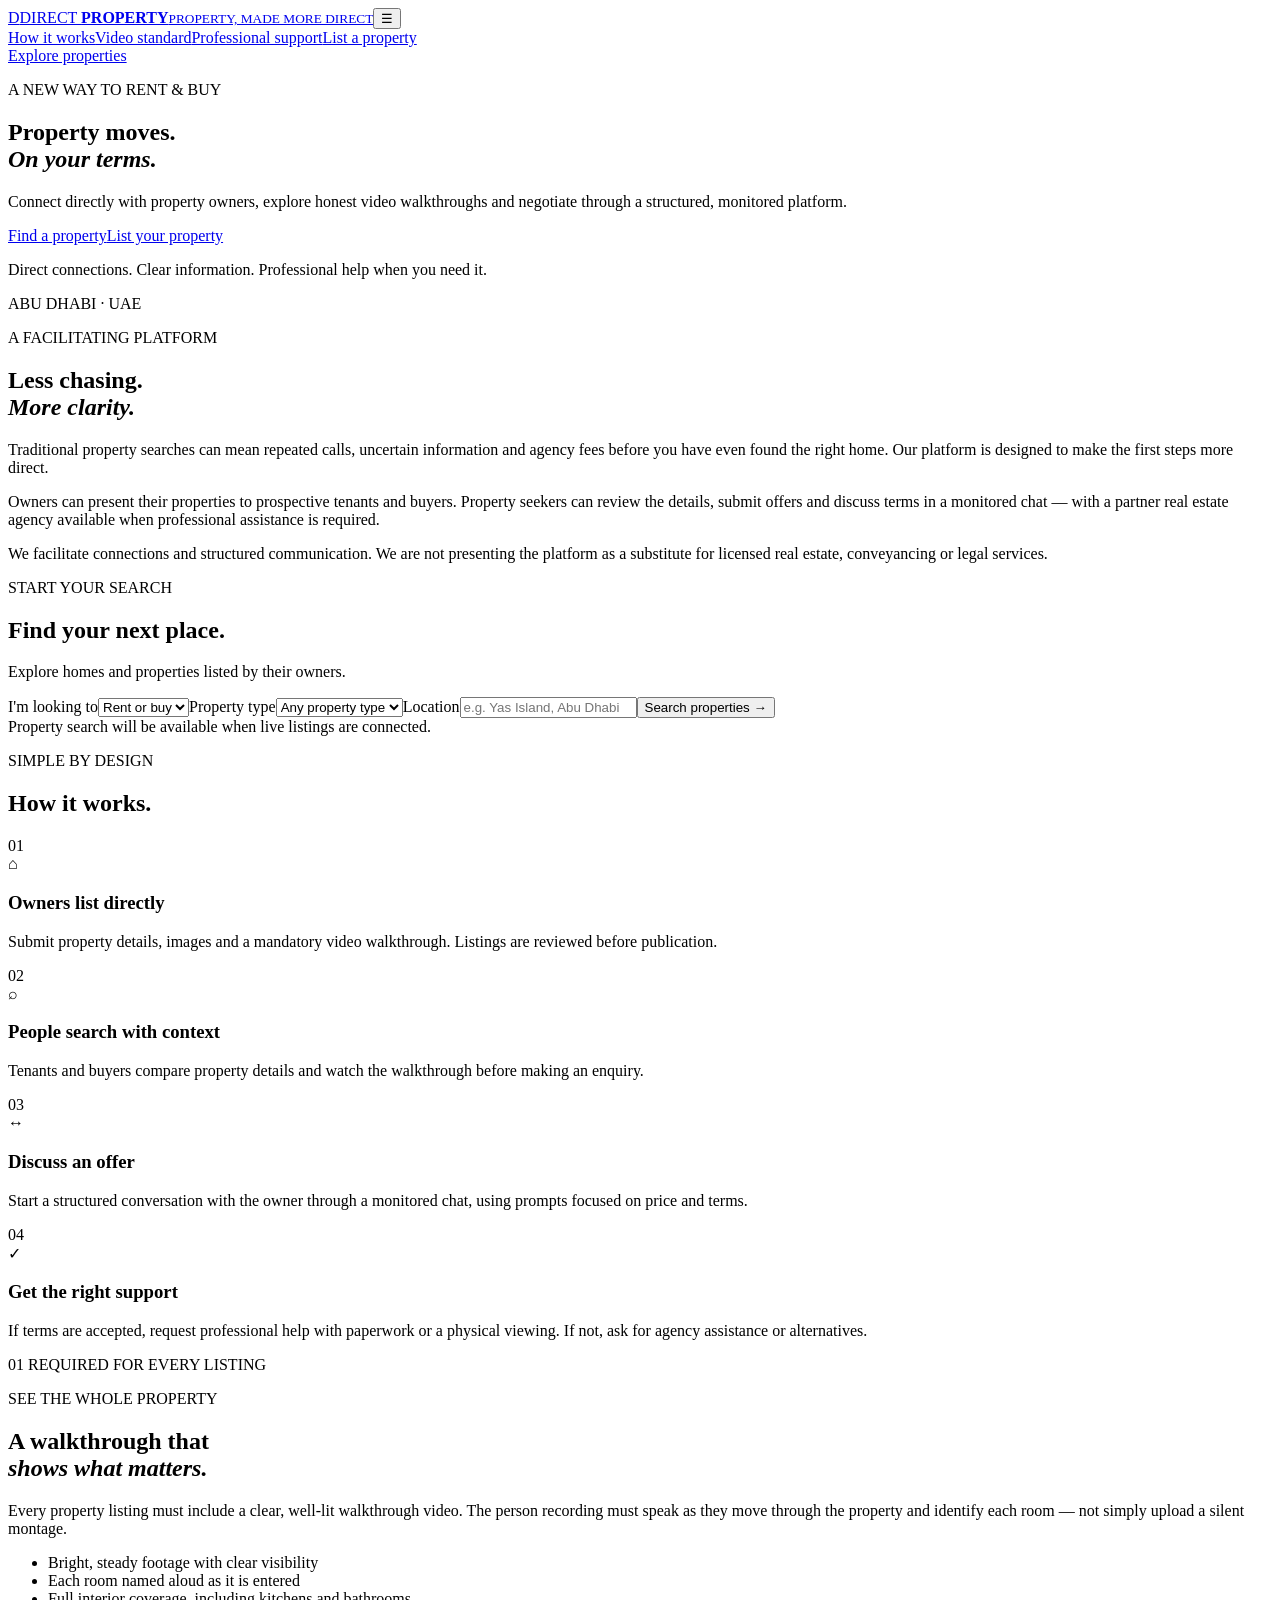
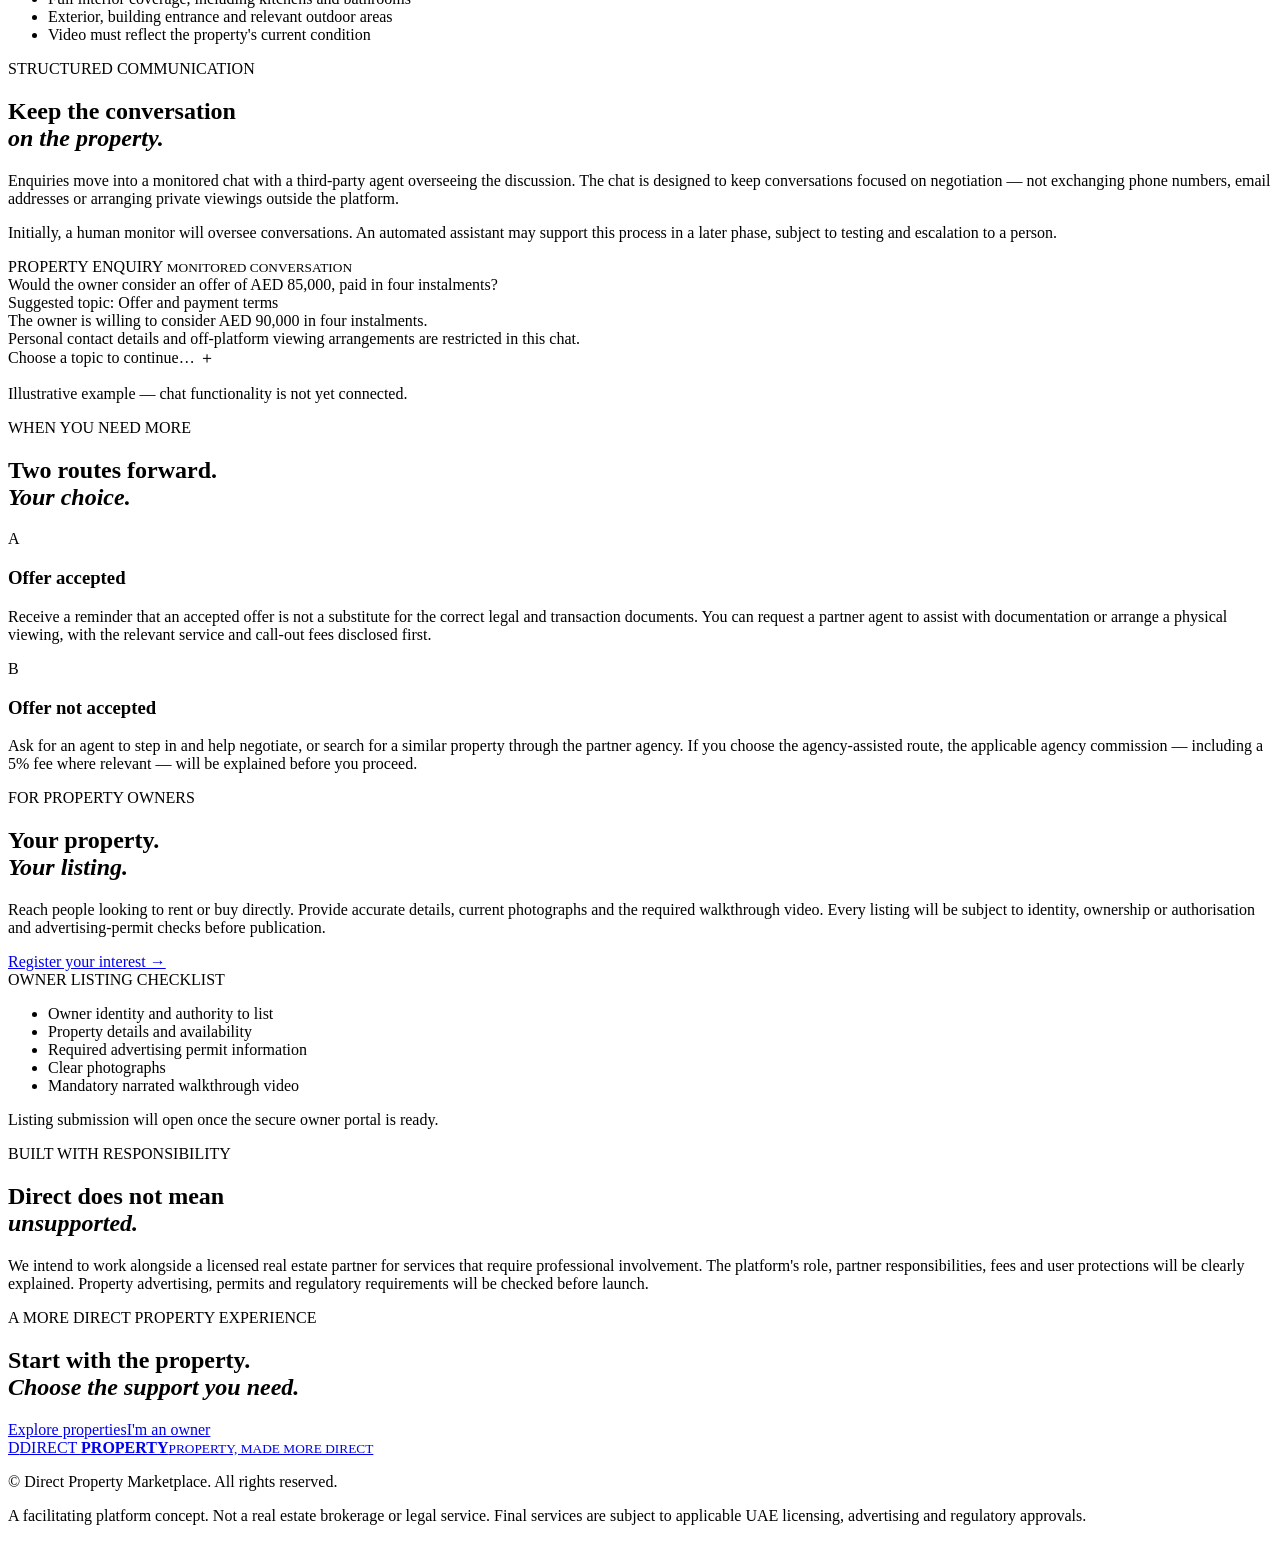
==== index.html @ 38fd944b "Add direct property marketplace homepage" ====
<!doctype html>
<html lang="en"><head><meta charset="utf-8"><meta name="viewport" content="width=device-width, initial-scale=1"><meta name="description" content="A direct property marketplace for owners, tenants, sellers and buyers."><title>Direct Property | A more direct way to move</title><link rel="preconnect" href="https://fonts.googleapis.com"><link href="https://fonts.googleapis.com/css2?family=DM+Sans:wght@400;500;600;700&family=Playfair+Display:wght@500;600;700&display=swap" rel="stylesheet"><link rel="stylesheet" href="styles.css"></head>
<body><header class="site-header"><a class="brand" href="#home"><span class="brand-mark">D</span><span>DIRECT <b>PROPERTY</b><small>PROPERTY, MADE MORE DIRECT</small></span></a><button class="menu-toggle" aria-label="Open menu" aria-expanded="false">☰</button><nav class="main-nav"><a href="#how-it-works">How it works</a><a href="#video-standard">Video standard</a><a href="#support">Professional support</a><a href="#list-property">List a property</a></nav><a class="header-cta" href="#search">Explore properties</a></header>
<main><section class="hero" id="home"><div class="hero-content"><p class="eyebrow light">A NEW WAY TO RENT & BUY</p><h1>Property moves.<br><em>On your terms.</em></h1><p class="hero-copy">Connect directly with property owners, explore honest video walkthroughs and negotiate through a structured, monitored platform.</p><div class="hero-actions"><a class="button button-gold" href="#search">Find a property</a><a class="button button-outline" href="#list-property">List your property</a></div><p class="hero-note">Direct connections. Clear information. Professional help when you need it.</p></div><div class="hero-side-note">ABU DHABI · UAE</div></section>
<section class="intro section-wrap"><div><p class="eyebrow">A FACILITATING PLATFORM</p><h2>Less chasing.<br><em>More clarity.</em></h2></div><div class="intro-text"><p>Traditional property searches can mean repeated calls, uncertain information and agency fees before you have even found the right home. Our platform is designed to make the first steps more direct.</p><p>Owners can present their properties to prospective tenants and buyers. Property seekers can review the details, submit offers and discuss terms in a monitored chat — with a partner real estate agency available when professional assistance is required.</p><p class="small-note">We facilitate connections and structured communication. We are not presenting the platform as a substitute for licensed real estate, conveyancing or legal services.</p></div></section>
<section class="search-section" id="search"><div class="section-wrap"><div class="section-heading"><div><p class="eyebrow">START YOUR SEARCH</p><h2>Find your next place.</h2></div><p>Explore homes and properties listed by their owners.</p></div><form class="search-panel" id="search-form"><label>I'm looking to<select id="purpose"><option value="all">Rent or buy</option><option value="rent">Rent</option><option value="sale">Buy</option></select></label><label>Property type<select id="property-type"><option value="all">Any property type</option><option>Apartment</option><option>Villa</option><option>Townhouse</option><option>Duplex</option><option>Penthouse</option><option>Land</option><option>Commercial</option></select></label><label>Location<input id="location" placeholder="e.g. Yas Island, Abu Dhabi"></label><button class="button button-dark" type="submit">Search properties →</button></form><div class="search-result" id="search-result" aria-live="polite">Property search will be available when live listings are connected.</div></div></section>
<section class="steps-section section-wrap" id="how-it-works"><p class="eyebrow">SIMPLE BY DESIGN</p><h2>How it works.</h2><div class="steps-grid"><article class="step"><span>01</span><div class="step-icon">⌂</div><h3>Owners list directly</h3><p>Submit property details, images and a mandatory video walkthrough. Listings are reviewed before publication.</p></article><article class="step"><span>02</span><div class="step-icon">⌕</div><h3>People search with context</h3><p>Tenants and buyers compare property details and watch the walkthrough before making an enquiry.</p></article><article class="step"><span>03</span><div class="step-icon">↔</div><h3>Discuss an offer</h3><p>Start a structured conversation with the owner through a monitored chat, using prompts focused on price and terms.</p></article><article class="step"><span>04</span><div class="step-icon">✓</div><h3>Get the right support</h3><p>If terms are accepted, request professional help with paperwork or a physical viewing. If not, ask for agency assistance or alternatives.</p></article></div></section>
<section class="video-section" id="video-standard"><div class="video-image"><div class="video-stamp"><span>01</span> REQUIRED FOR EVERY LISTING</div></div><div class="video-copy"><p class="eyebrow light">SEE THE WHOLE PROPERTY</p><h2>A walkthrough that<br><em>shows what matters.</em></h2><p>Every property listing must include a clear, well-lit walkthrough video. The person recording must speak as they move through the property and identify each room — not simply upload a silent montage.</p><ul class="check-list"><li>Bright, steady footage with clear visibility</li><li>Each room named aloud as it is entered</li><li>Full interior coverage, including kitchens and bathrooms</li><li>Exterior, building entrance and relevant outdoor areas</li><li>Video must reflect the property's current condition</li></ul></div></section>
<section class="chat-section section-wrap"><div class="chat-copy"><p class="eyebrow">STRUCTURED COMMUNICATION</p><h2>Keep the conversation<br><em>on the property.</em></h2><p>Enquiries move into a monitored chat with a third-party agent overseeing the discussion. The chat is designed to keep conversations focused on negotiation — not exchanging phone numbers, email addresses or arranging private viewings outside the platform.</p><p>Initially, a human monitor will oversee conversations. An automated assistant may support this process in a later phase, subject to testing and escalation to a person.</p></div><div class="chat-demo"><div class="chat-top"><span class="online-dot"></span> PROPERTY ENQUIRY <small>MONITORED CONVERSATION</small></div><div class="chat-bubble">Would the owner consider an offer of AED 85,000, paid in four instalments?</div><div class="chat-system">Suggested topic: Offer and payment terms</div><div class="chat-bubble owner">The owner is willing to consider AED 90,000 in four instalments.</div><div class="chat-system warning">Personal contact details and off-platform viewing arrangements are restricted in this chat.</div><div class="chat-input">Choose a topic to continue… <span>＋</span></div><p class="demo-caption">Illustrative example — chat functionality is not yet connected.</p></div></section>
<section class="outcome-section" id="support"><div class="section-wrap"><p class="eyebrow light">WHEN YOU NEED MORE</p><h2>Two routes forward.<br><em>Your choice.</em></h2><div class="outcome-grid"><article><div class="outcome-number">A</div><h3>Offer accepted</h3><p>Receive a reminder that an accepted offer is not a substitute for the correct legal and transaction documents. You can request a partner agent to assist with documentation or arrange a physical viewing, with the relevant service and call-out fees disclosed first.</p></article><article><div class="outcome-number">B</div><h3>Offer not accepted</h3><p>Ask for an agent to step in and help negotiate, or search for a similar property through the partner agency. If you choose the agency-assisted route, the applicable agency commission — including a 5% fee where relevant — will be explained before you proceed.</p></article></div></div></section>
<section class="list-section section-wrap" id="list-property"><div><p class="eyebrow">FOR PROPERTY OWNERS</p><h2>Your property.<br><em>Your listing.</em></h2><p>Reach people looking to rent or buy directly. Provide accurate details, current photographs and the required walkthrough video. Every listing will be subject to identity, ownership or authorisation and advertising-permit checks before publication.</p><a class="button button-dark" href="mailto:hello@directproperty.example?subject=Property%20listing%20enquiry">Register your interest →</a></div><div class="owner-panel"><div class="owner-panel-top">OWNER LISTING CHECKLIST</div><ul class="check-list dark-check"><li>Owner identity and authority to list</li><li>Property details and availability</li><li>Required advertising permit information</li><li>Clear photographs</li><li>Mandatory narrated walkthrough video</li></ul><p>Listing submission will open once the secure owner portal is ready.</p></div></section>
<section class="trust-section"><div class="section-wrap trust-inner"><div><p class="eyebrow">BUILT WITH RESPONSIBILITY</p><h2>Direct does not mean<br><em>unsupported.</em></h2></div><p>We intend to work alongside a licensed real estate partner for services that require professional involvement. The platform's role, partner responsibilities, fees and user protections will be clearly explained. Property advertising, permits and regulatory requirements will be checked before launch.</p></div></section>
<section class="final-cta"><p class="eyebrow light">A MORE DIRECT PROPERTY EXPERIENCE</p><h2>Start with the property.<br><em>Choose the support you need.</em></h2><div class="hero-actions"><a class="button button-gold" href="#search">Explore properties</a><a class="button button-outline" href="#list-property">I'm an owner</a></div></section></main>
<footer><a class="brand footer-brand" href="#home"><span class="brand-mark">D</span><span>DIRECT <b>PROPERTY</b><small>PROPERTY, MADE MORE DIRECT</small></span></a><p>© <span id="year"></span> Direct Property Marketplace. All rights reserved.</p><p class="footer-disclaimer">A facilitating platform concept. Not a real estate brokerage or legal service. Final services are subject to applicable UAE licensing, advertising and regulatory approvals.</p></footer><script src="script.js"></script></body></html>
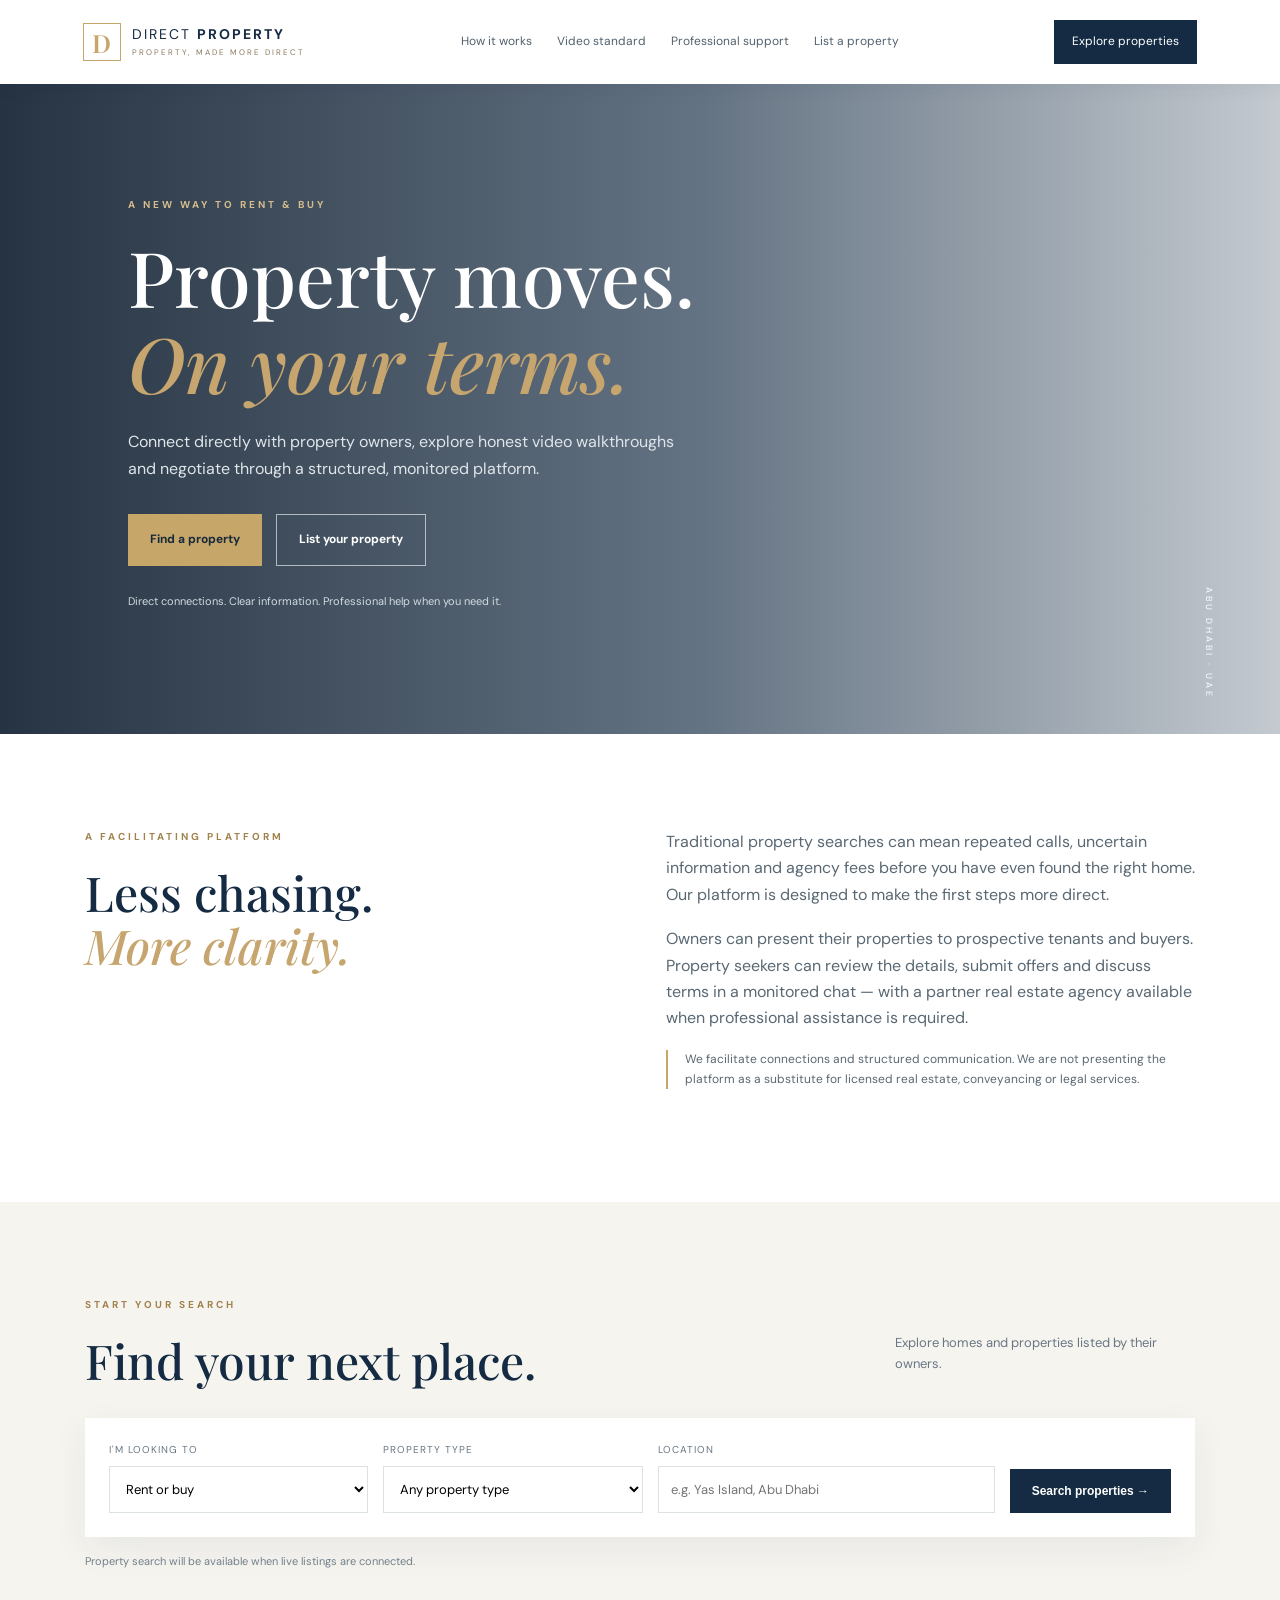
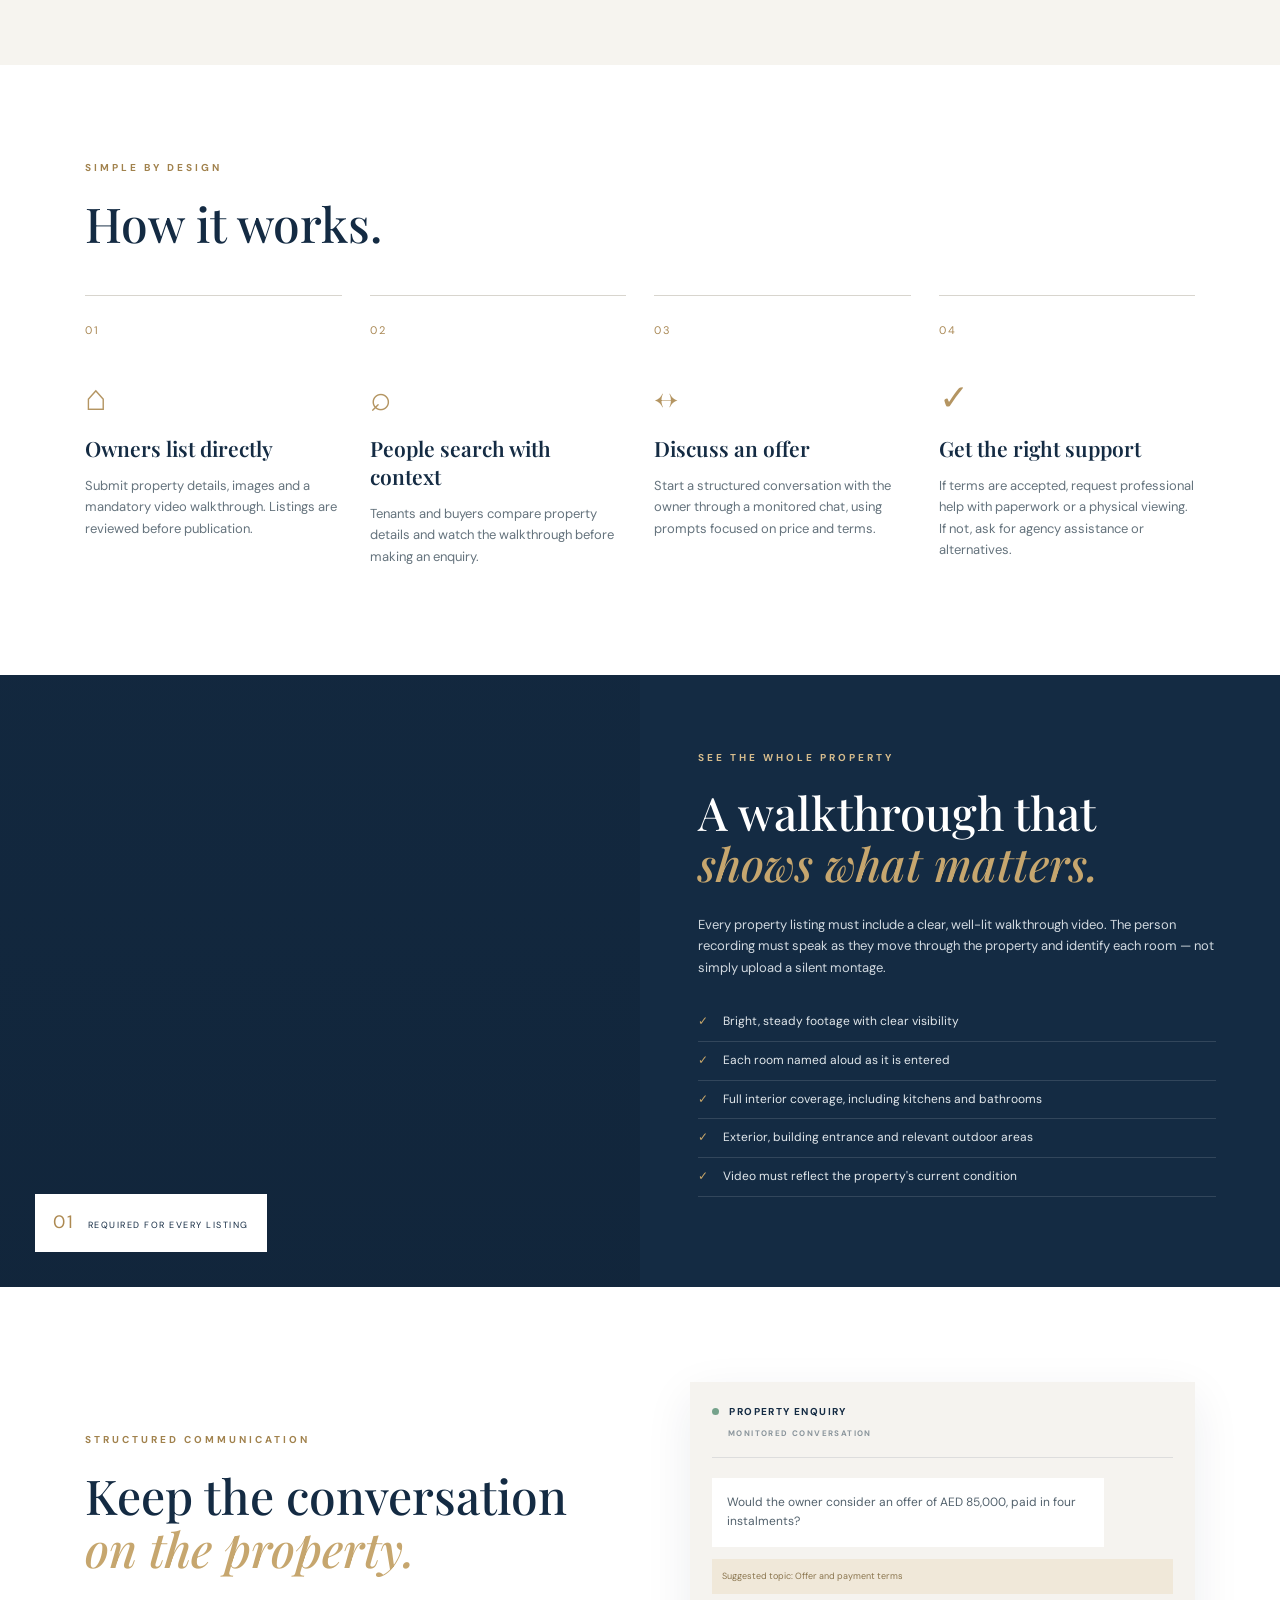
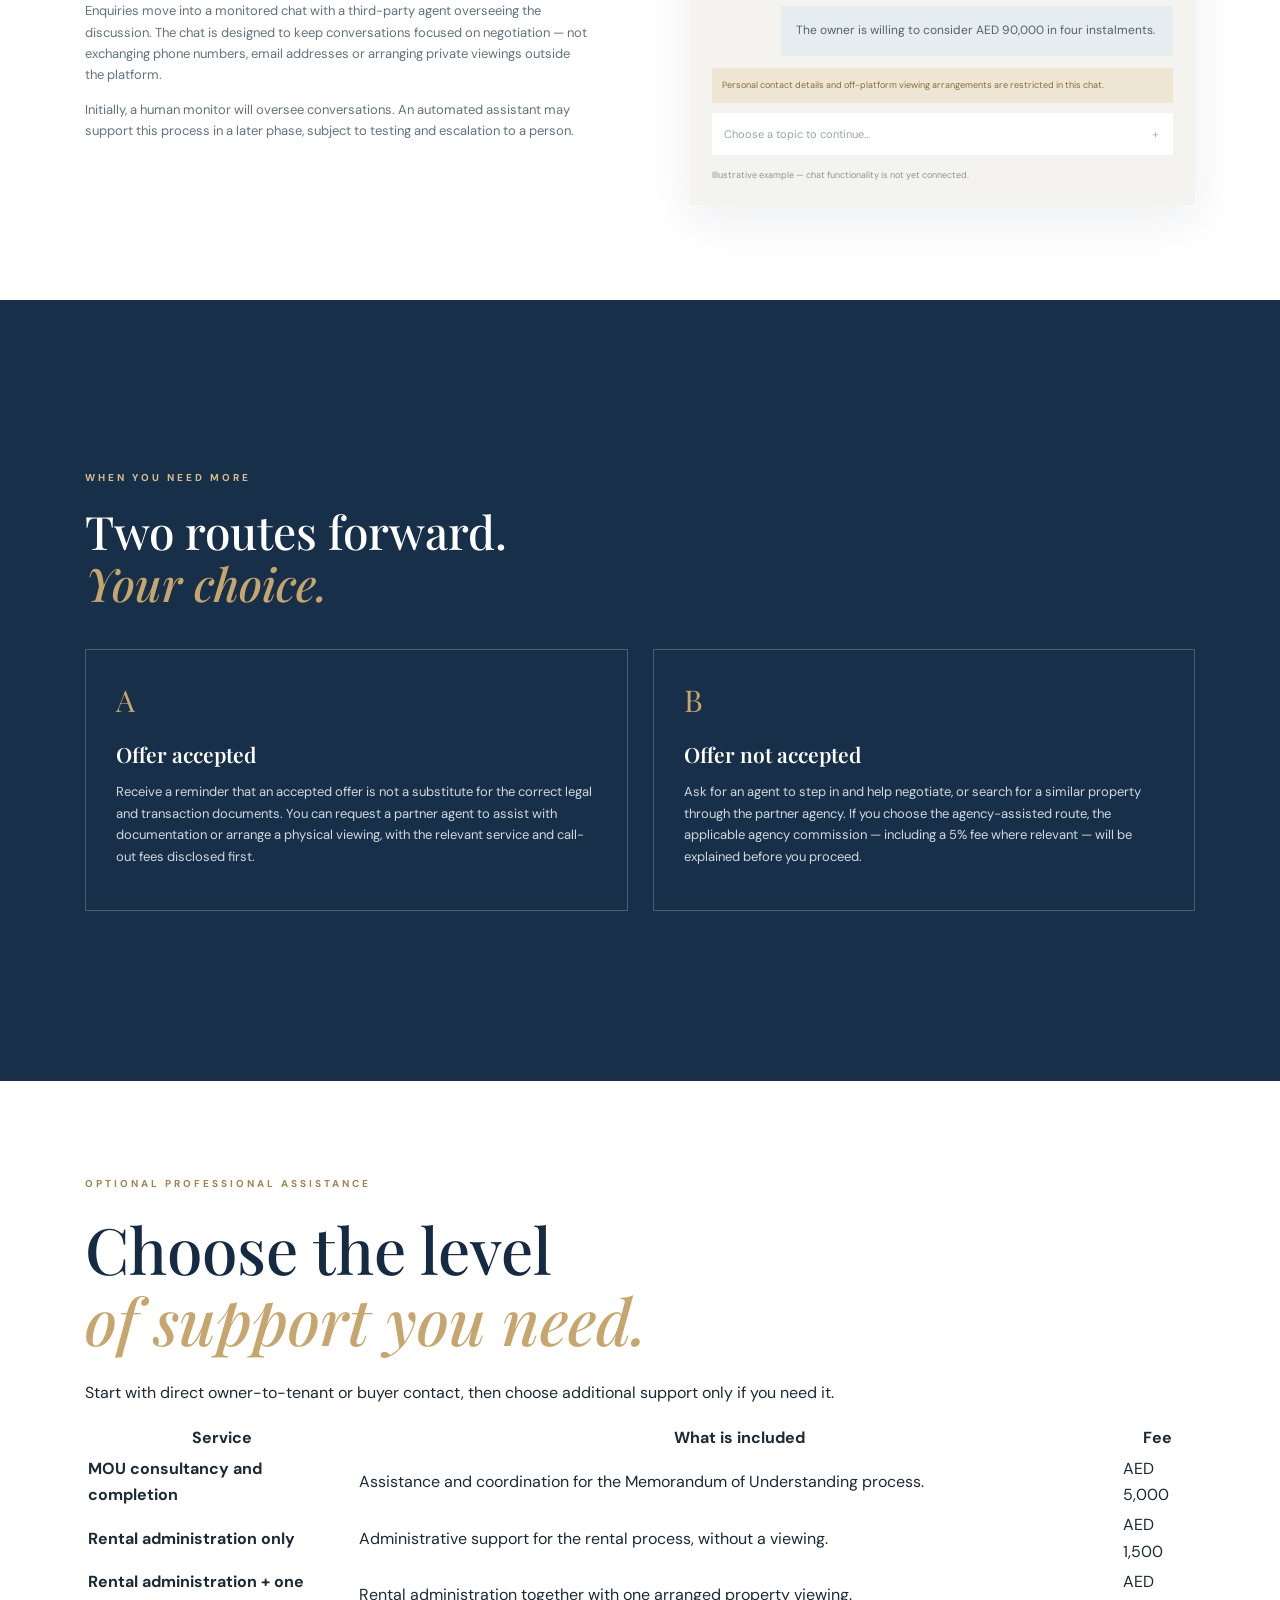
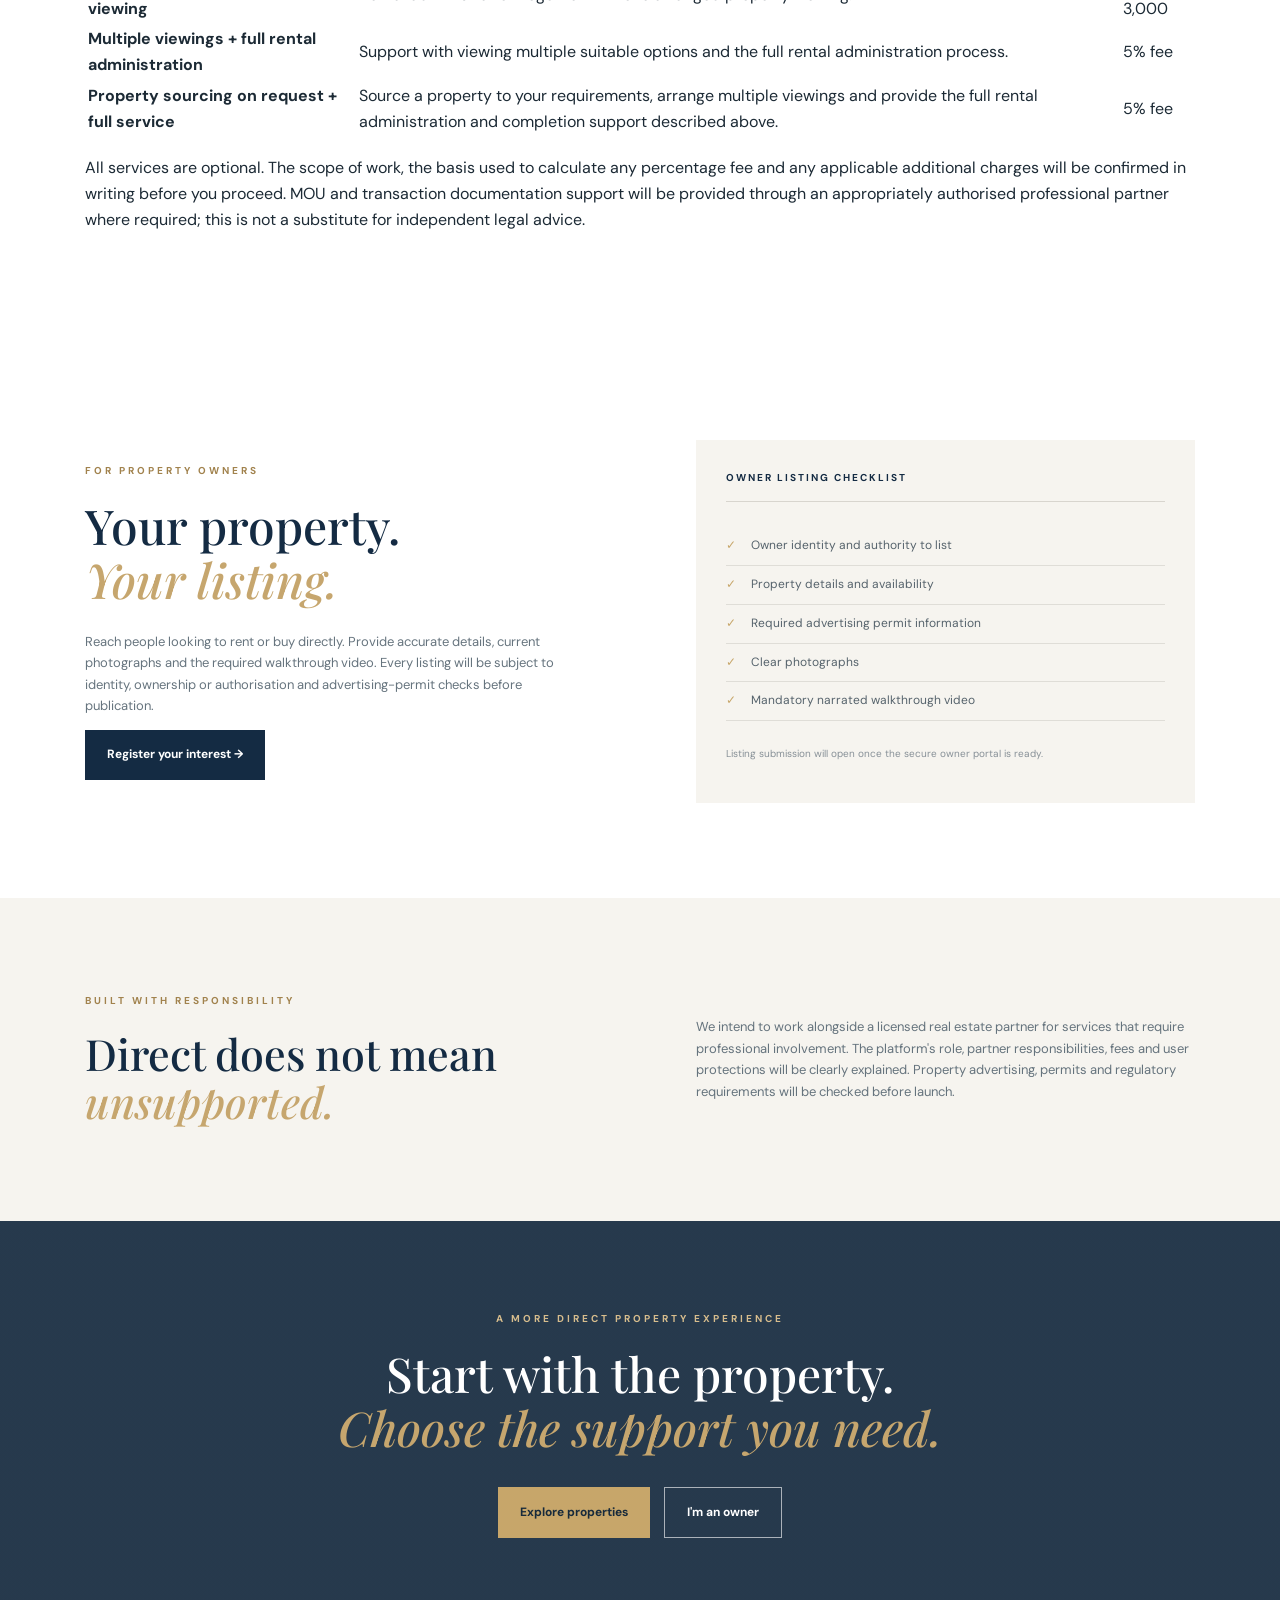
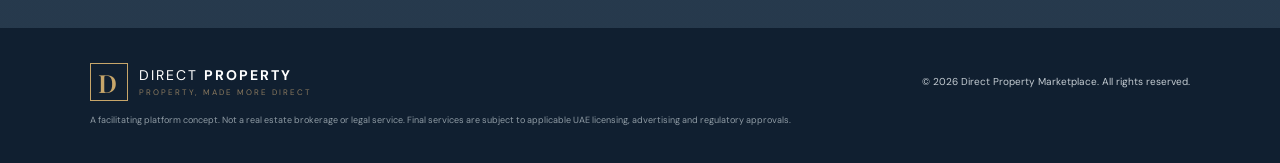
==== commit 70620cbc: "Add professional services and fees section" ====
--- a/index.html
+++ b/index.html
@@ -8,6 +8,7 @@
 <section class="video-section" id="video-standard"><div class="video-image"><div class="video-stamp"><span>01</span> REQUIRED FOR EVERY LISTING</div></div><div class="video-copy"><p class="eyebrow light">SEE THE WHOLE PROPERTY</p><h2>A walkthrough that<br><em>shows what matters.</em></h2><p>Every property listing must include a clear, well-lit walkthrough video. The person recording must speak as they move through the property and identify each room — not simply upload a silent montage.</p><ul class="check-list"><li>Bright, steady footage with clear visibility</li><li>Each room named aloud as it is entered</li><li>Full interior coverage, including kitchens and bathrooms</li><li>Exterior, building entrance and relevant outdoor areas</li><li>Video must reflect the property's current condition</li></ul></div></section>
 <section class="chat-section section-wrap"><div class="chat-copy"><p class="eyebrow">STRUCTURED COMMUNICATION</p><h2>Keep the conversation<br><em>on the property.</em></h2><p>Enquiries move into a monitored chat with a third-party agent overseeing the discussion. The chat is designed to keep conversations focused on negotiation — not exchanging phone numbers, email addresses or arranging private viewings outside the platform.</p><p>Initially, a human monitor will oversee conversations. An automated assistant may support this process in a later phase, subject to testing and escalation to a person.</p></div><div class="chat-demo"><div class="chat-top"><span class="online-dot"></span> PROPERTY ENQUIRY <small>MONITORED CONVERSATION</small></div><div class="chat-bubble">Would the owner consider an offer of AED 85,000, paid in four instalments?</div><div class="chat-system">Suggested topic: Offer and payment terms</div><div class="chat-bubble owner">The owner is willing to consider AED 90,000 in four instalments.</div><div class="chat-system warning">Personal contact details and off-platform viewing arrangements are restricted in this chat.</div><div class="chat-input">Choose a topic to continue… <span>＋</span></div><p class="demo-caption">Illustrative example — chat functionality is not yet connected.</p></div></section>
 <section class="outcome-section" id="support"><div class="section-wrap"><p class="eyebrow light">WHEN YOU NEED MORE</p><h2>Two routes forward.<br><em>Your choice.</em></h2><div class="outcome-grid"><article><div class="outcome-number">A</div><h3>Offer accepted</h3><p>Receive a reminder that an accepted offer is not a substitute for the correct legal and transaction documents. You can request a partner agent to assist with documentation or arrange a physical viewing, with the relevant service and call-out fees disclosed first.</p></article><article><div class="outcome-number">B</div><h3>Offer not accepted</h3><p>Ask for an agent to step in and help negotiate, or search for a similar property through the partner agency. If you choose the agency-assisted route, the applicable agency commission — including a 5% fee where relevant — will be explained before you proceed.</p></article></div></div></section>
+<section class="fees-section section-wrap" id="service-fees"><div class="fees-heading"><div><p class="eyebrow">OPTIONAL PROFESSIONAL ASSISTANCE</p><h2>Choose the level<br><em>of support you need.</em></h2></div><p>Start with direct owner-to-tenant or buyer contact, then choose additional support only if you need it.</p></div><div class="fees-table-wrap"><table class="fees-table"><thead><tr><th>Service</th><th>What is included</th><th>Fee</th></tr></thead><tbody><tr><td><strong>MOU consultancy and completion</strong></td><td>Assistance and coordination for the Memorandum of Understanding process.</td><td class="fee-amount">AED 5,000</td></tr><tr><td><strong>Rental administration only</strong></td><td>Administrative support for the rental process, without a viewing.</td><td class="fee-amount">AED 1,500</td></tr><tr><td><strong>Rental administration + one viewing</strong></td><td>Rental administration together with one arranged property viewing.</td><td class="fee-amount">AED 3,000</td></tr><tr><td><strong>Multiple viewings + full rental administration</strong></td><td>Support with viewing multiple suitable options and the full rental administration process.</td><td class="fee-amount">5% fee</td></tr><tr><td><strong>Property sourcing on request + full service</strong></td><td>Source a property to your requirements, arrange multiple viewings and provide the full rental administration and completion support described above.</td><td class="fee-amount">5% fee</td></tr></tbody></table></div><p class="fees-note">All services are optional. The scope of work, the basis used to calculate any percentage fee and any applicable additional charges will be confirmed in writing before you proceed. MOU and transaction documentation support will be provided through an appropriately authorised professional partner where required; this is not a substitute for independent legal advice.</p></section>
 <section class="list-section section-wrap" id="list-property"><div><p class="eyebrow">FOR PROPERTY OWNERS</p><h2>Your property.<br><em>Your listing.</em></h2><p>Reach people looking to rent or buy directly. Provide accurate details, current photographs and the required walkthrough video. Every listing will be subject to identity, ownership or authorisation and advertising-permit checks before publication.</p><a class="button button-dark" href="mailto:hello@directproperty.example?subject=Property%20listing%20enquiry">Register your interest →</a></div><div class="owner-panel"><div class="owner-panel-top">OWNER LISTING CHECKLIST</div><ul class="check-list dark-check"><li>Owner identity and authority to list</li><li>Property details and availability</li><li>Required advertising permit information</li><li>Clear photographs</li><li>Mandatory narrated walkthrough video</li></ul><p>Listing submission will open once the secure owner portal is ready.</p></div></section>
 <section class="trust-section"><div class="section-wrap trust-inner"><div><p class="eyebrow">BUILT WITH RESPONSIBILITY</p><h2>Direct does not mean<br><em>unsupported.</em></h2></div><p>We intend to work alongside a licensed real estate partner for services that require professional involvement. The platform's role, partner responsibilities, fees and user protections will be clearly explained. Property advertising, permits and regulatory requirements will be checked before launch.</p></div></section>
 <section class="final-cta"><p class="eyebrow light">A MORE DIRECT PROPERTY EXPERIENCE</p><h2>Start with the property.<br><em>Choose the support you need.</em></h2><div class="hero-actions"><a class="button button-gold" href="#search">Explore properties</a><a class="button button-outline" href="#list-property">I'm an owner</a></div></section></main>
--- a/styles.css
+++ b/styles.css
@@ -0,0 +1 @@
+:root{--navy:#142b43;--gold:#c7a66a;--ink:#1c2a35;--cream:#f6f4ef}*{box-sizing:border-box}html{scroll-behavior:smooth}body{margin:0;color:var(--ink);font-family:'DM Sans',sans-serif;line-height:1.65}a{color:inherit;text-decoration:none}.site-header{height:84px;padding:0 6.5%;display:flex;align-items:center;justify-content:space-between;background:#fff;position:sticky;top:0;z-index:20;box-shadow:0 3px 18px #142b4310}.brand{display:flex;align-items:center;gap:11px;font-size:14px;letter-spacing:2px;color:var(--navy);line-height:1.2}.brand small{display:block;font-size:8px;letter-spacing:2px;color:#8a795e;margin-top:5px}.brand-mark{width:38px;height:38px;border:1px solid var(--gold);display:grid;place-items:center;color:var(--gold);font:600 25px 'Playfair Display'}.main-nav{display:flex;gap:25px;font-size:12px;color:#52616d}.main-nav a:hover{color:#a27d40}.header-cta{font-size:12px;padding:12px 18px;background:var(--navy);color:white}.menu-toggle{display:none;background:none;border:0;font-size:24px}.hero{min-height:650px;position:relative;display:flex;align-items:center;padding:90px 10%;color:white;background:linear-gradient(90deg,#101f30e8,#142b43a8 55%,#142b4340),url('https://images.unsplash.com/photo-1600607687939-ce8a6c25118c?auto=format&fit=crop&w=2000&q=85') center/cover}.hero-content{max-width:680px}.eyebrow{font-size:10px;letter-spacing:3px;font-weight:700;color:#a1824d;margin:0 0 20px}.eyebrow.light{color:#d7bd8d}.hero h1,h2{font:500 clamp(38px,5vw,64px)/1.12 'Playfair Display',serif;margin:0 0 24px;color:var(--navy)}.hero h1{color:white;font-size:clamp(52px,6vw,78px)}h1 em,h2 em{font-weight:500;color:#c6a66e}.hero-copy{max-width:570px;color:#e0e5e9;font-size:16px}.hero-actions{display:flex;gap:14px;flex-wrap:wrap;margin-top:32px}.button{display:inline-flex;align-items:center;gap:18px;padding:15px 22px;font-size:12px;font-weight:700}.button-gold{background:var(--gold);color:#172a3b}.button-outline{border:1px solid #ffffff9c;color:white}.button-dark{background:var(--navy);color:white;border:0;cursor:pointer}.hero-note{font-size:11px;color:#d3dbe0;margin-top:26px}.hero-side-note{position:absolute;right:5%;bottom:35px;font-size:9px;letter-spacing:3px;writing-mode:vertical-rl}.section-wrap{max-width:1180px;margin:auto;padding:95px 35px}.intro{display:grid;grid-template-columns:1fr 1.1fr;gap:9%}.intro h2,.section-heading h2,.steps-section h2,.chat-copy h2,.list-section h2,.trust-section h2{font-size:48px}.intro-text p{color:#596873;margin:0 0 18px}.small-note{font-size:12px;border-left:2px solid var(--gold);padding-left:17px}.search-section,.trust-section{background:var(--cream)}.section-heading{display:flex;justify-content:space-between;align-items:end;margin-bottom:30px}.section-heading h2{margin:0}.section-heading>p{color:#687783;max-width:300px;font-size:13px}.search-panel{background:white;padding:24px;display:grid;grid-template-columns:1fr 1fr 1.3fr auto;gap:15px;align-items:end;box-shadow:0 12px 35px #152b4310}.search-panel label{display:flex;flex-direction:column;gap:8px;font-size:10px;letter-spacing:1px;text-transform:uppercase;color:#687783}.search-panel input,.search-panel select{height:47px;border:1px solid #dce1e4;background:white;padding:0 12px;font:13px 'DM Sans';min-width:0}.search-result{font-size:11px;color:#71808b;margin-top:15px}.steps-section>h2{margin-bottom:45px}.steps-grid{display:grid;grid-template-columns:repeat(4,1fr);gap:28px}.step{border-top:1px solid #d8d5ce;padding-top:20px}.step>span{font-size:11px;color:#aa8956;letter-spacing:2px}.step-icon{font:36px 'Playfair Display';color:#b49562;margin:28px 0 15px}.step h3,.outcome-grid h3{font:600 21px 'Playfair Display';color:var(--navy);margin:0 0 12px}.step p,.outcome-grid p{font-size:13px;color:#65737d}.video-section{display:grid;grid-template-columns:1fr 1fr;background:var(--navy);color:white}.video-image{min-height:570px;background:linear-gradient(#0c1b2c33,#0c1b2c55),url('https://images.unsplash.com/photo-1600210492486-724fe5c67fb0?auto=format&fit=crop&w=1200&q=85') center/cover;position:relative}.video-stamp{position:absolute;bottom:35px;left:35px;background:white;color:var(--navy);padding:14px 18px;font-size:9px;letter-spacing:1.5px}.video-stamp span{color:#ad8951;font-size:18px;margin-right:10px}.video-copy{padding:75px 10% 65px 9%}.video-copy h2,.outcome-section h2,.final-cta h2{color:white;font-size:46px}.video-copy>p:not(.eyebrow){color:#d0d8df;font-size:13px}.check-list{list-style:none;padding:0;margin:25px 0}.check-list li{font-size:12px;color:#e1e7eb;padding:9px 0 9px 25px;position:relative;border-bottom:1px solid #ffffff20}.check-list li:before{content:'✓';position:absolute;left:0;color:var(--gold)}.chat-section{display:grid;grid-template-columns:1fr 1fr;gap:9%;align-items:center}.chat-copy>p:not(.eyebrow){font-size:13px;color:#64727d}.chat-demo{background:#f5f3ef;padding:22px;box-shadow:0 15px 45px #142b4314}.chat-top{font-size:10px;letter-spacing:1.4px;font-weight:700;color:var(--navy);padding-bottom:17px;border-bottom:1px solid #ddd}.chat-top small{display:block;font-size:8px;color:#89949b;margin:6px 0 0 16px}.online-dot{display:inline-block;width:7px;height:7px;border-radius:50%;background:#75a28b;margin-right:7px}.chat-bubble{background:white;padding:15px;margin:20px 25px 12px 0;font-size:12px;color:#52616c;max-width:85%}.chat-bubble.owner{margin:12px 0 12px auto;background:#e6edf1}.chat-system{font-size:9px;color:#8a754e;background:#f0e8d9;padding:10px;margin:10px 0}.chat-system.warning{color:#876b3e;background:#eee5d4}.chat-input{background:white;padding:12px;color:#9aa3a9;font-size:11px;display:flex;justify-content:space-between}.demo-caption{font-size:9px;color:#89949b;margin:13px 0 0}.outcome-section{background:#172f48;color:white;padding:75px 0}.outcome-section h2{margin-bottom:40px}.outcome-grid{display:grid;grid-template-columns:1fr 1fr;gap:25px}.outcome-grid article{border:1px solid #ffffff3a;padding:30px}.outcome-number{font:30px 'Playfair Display';color:var(--gold);margin-bottom:20px}.outcome-grid h3{color:white}.outcome-grid p{color:#d0d8df}.list-section{display:grid;grid-template-columns:1fr 1fr;gap:10%;align-items:center}.list-section>div:first-child>p:not(.eyebrow){color:#66747e;font-size:13px}.owner-panel{background:var(--cream);padding:30px}.owner-panel-top{font-size:10px;letter-spacing:2px;font-weight:700;color:var(--navy);padding-bottom:15px;border-bottom:1px solid #d8d5ce}.dark-check li{color:#56636c;border-color:#dfddd7}.owner-panel>p{font-size:10px;color:#879097;margin-top:22px}.trust-inner{display:grid;grid-template-columns:1fr 1fr;gap:10%;align-items:center}.trust-section h2{font-size:43px;margin:0}.trust-inner>p{font-size:13px;color:#65737d}.final-cta{background:linear-gradient(90deg,#11263be8,#11263be8),url('https://images.unsplash.com/photo-1600607687920-4e2a09cf159d?auto=format&fit=crop&w=1800&q=85') center/cover;text-align:center;padding:90px 20px;color:white}.final-cta h2{font-size:48px}.final-cta .hero-actions{justify-content:center}footer{padding:35px 7%;display:grid;grid-template-columns:1fr 1fr;gap:12px;align-items:center;background:#101f30;color:#c5cdd3}footer>p{font-size:10px;text-align:right;margin:0}.footer-brand{color:white}.footer-disclaimer{grid-column:1/-1;text-align:left;color:#8f9ba4;font-size:9px}@media(max-width:900px){.main-nav{gap:12px}.main-nav a{font-size:10px}.header-cta{display:none}.search-panel{grid-template-columns:1fr 1fr}.steps-grid{grid-template-columns:1fr 1fr}}@media(max-width:650px){.site-header{height:70px;padding:0 5%}.menu-toggle{display:block;color:var(--navy)}.main-nav{display:none;position:absolute;top:70px;left:0;right:0;background:white;padding:20px 7%;flex-direction:column}.main-nav.open{display:flex}.hero{min-height:590px;padding:70px 7%}.hero h1{font-size:52px}.hero-side-note{display:none}.section-wrap{padding:68px 7%}.intro,.chat-section,.list-section,.trust-inner,.video-section{grid-template-columns:1fr}.intro{gap:20px}.intro h2,.section-heading h2,.steps-section h2,.chat-copy h2,.list-section h2,.trust-section h2{font-size:39px}.section-heading{display:block}.section-heading>p{margin-top:12px}.search-panel,.steps-grid,.outcome-grid{grid-template-columns:1fr}.video-image{min-height:320px}.video-copy{padding:55px 7%}.video-copy h2,.outcome-section h2,.final-cta h2{font-size:38px}.chat-demo{margin-top:15px}.list-section{gap:30px}.trust-inner{gap:12px}.final-cta{padding:70px 7%}footer{grid-template-columns:1fr}footer>p{text-align:left}.footer-disclaimer{grid-column:auto}}
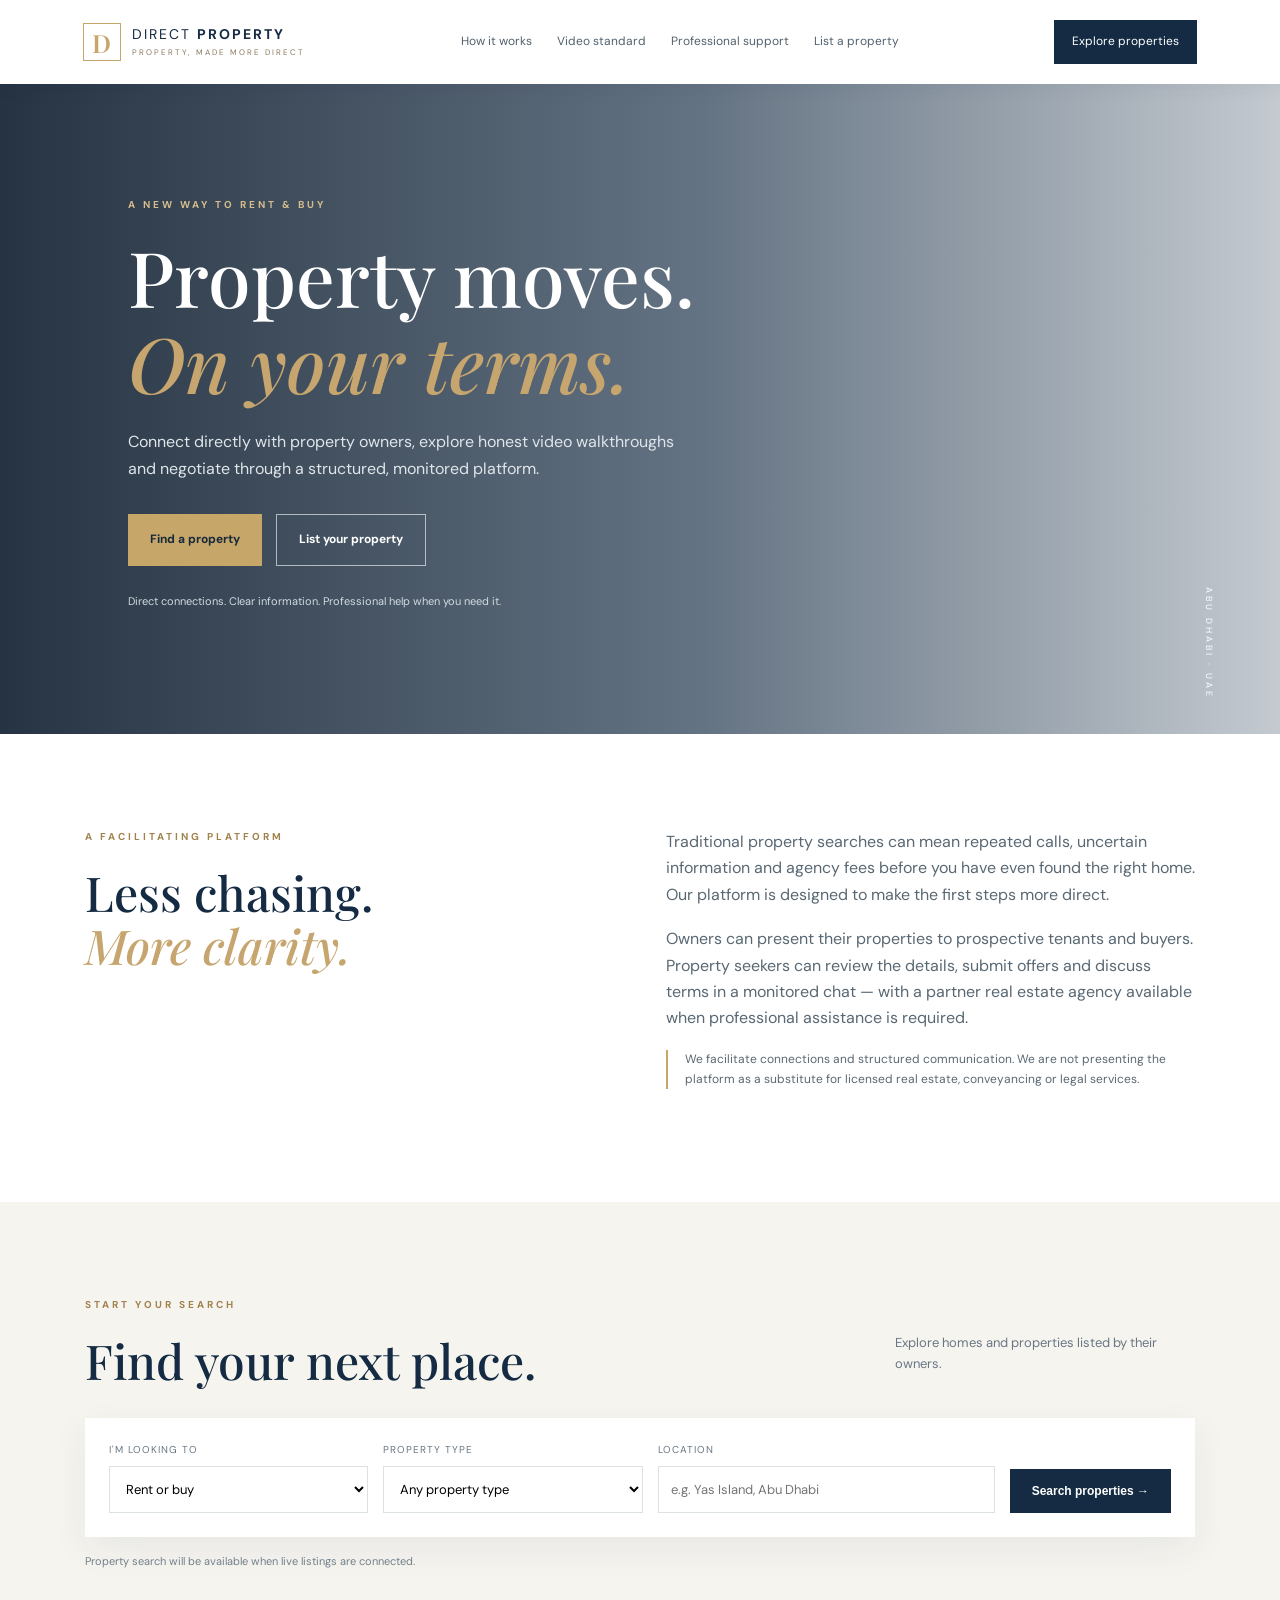
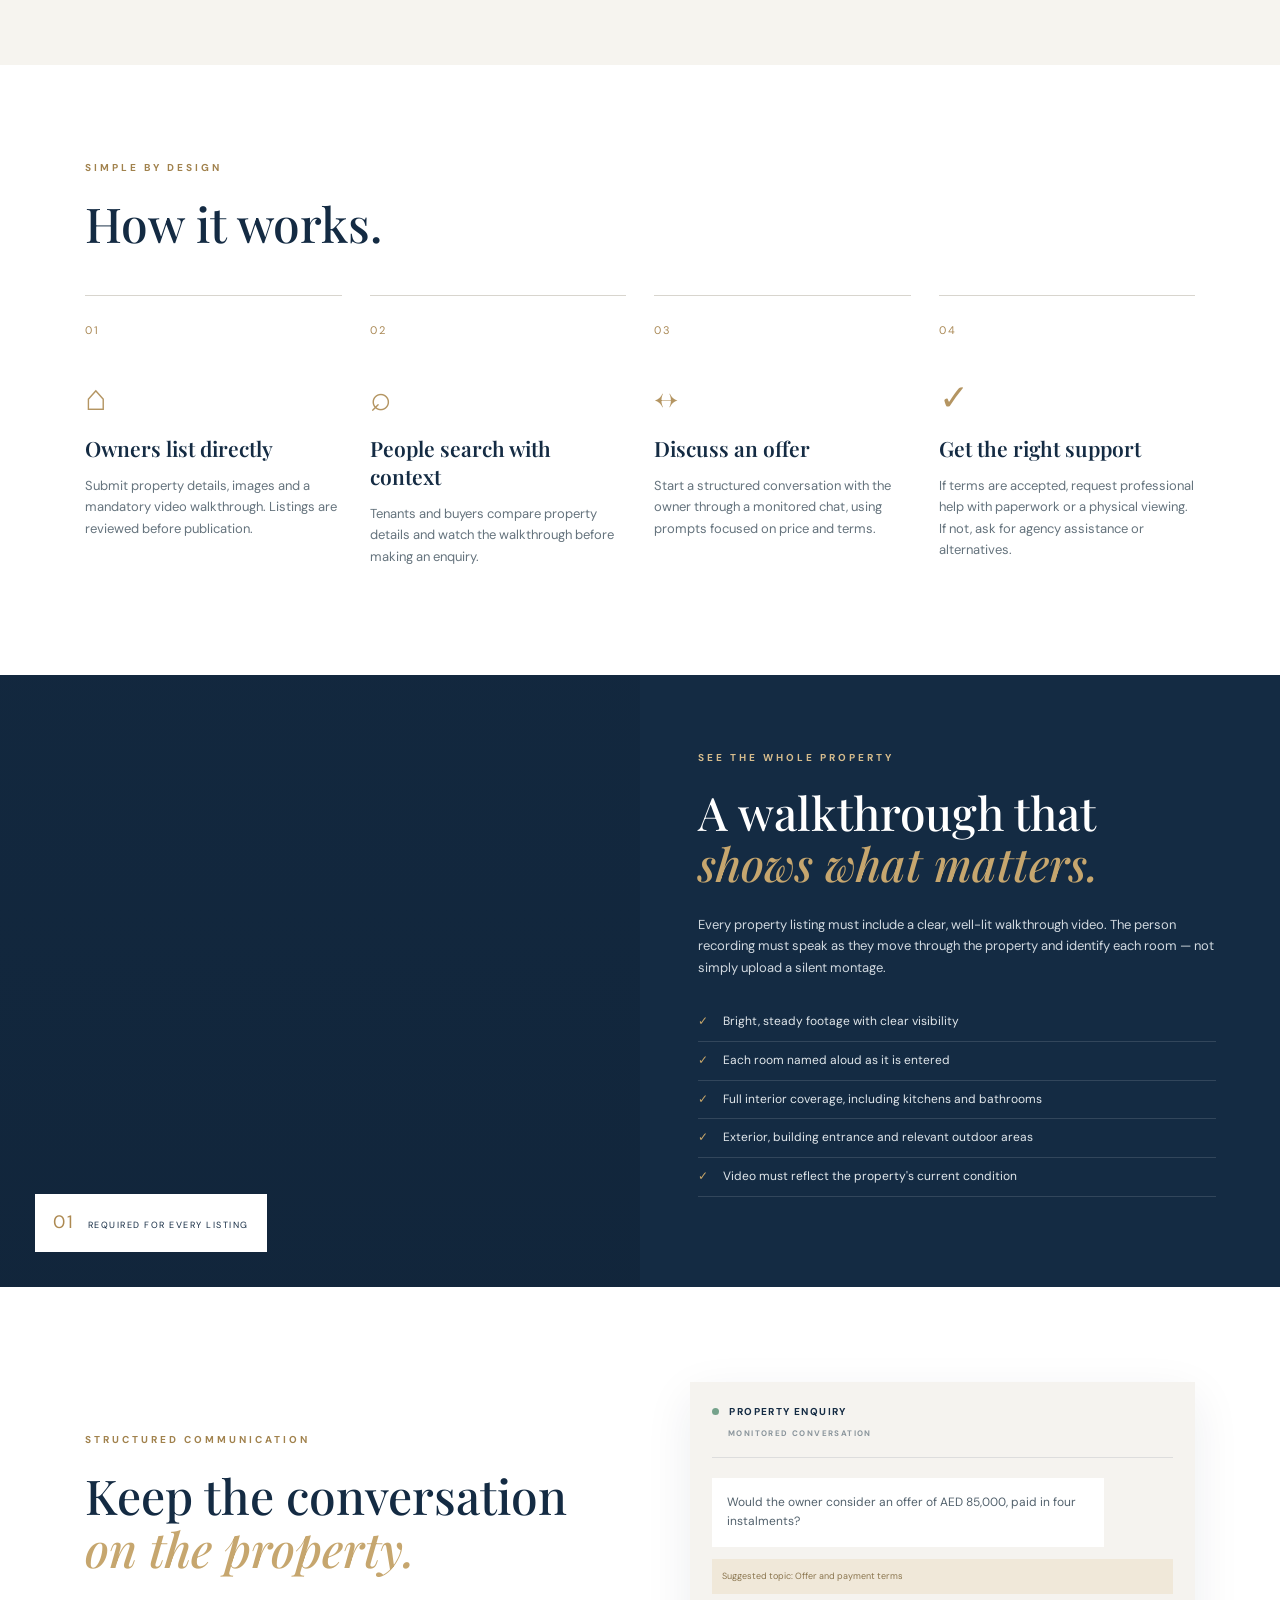
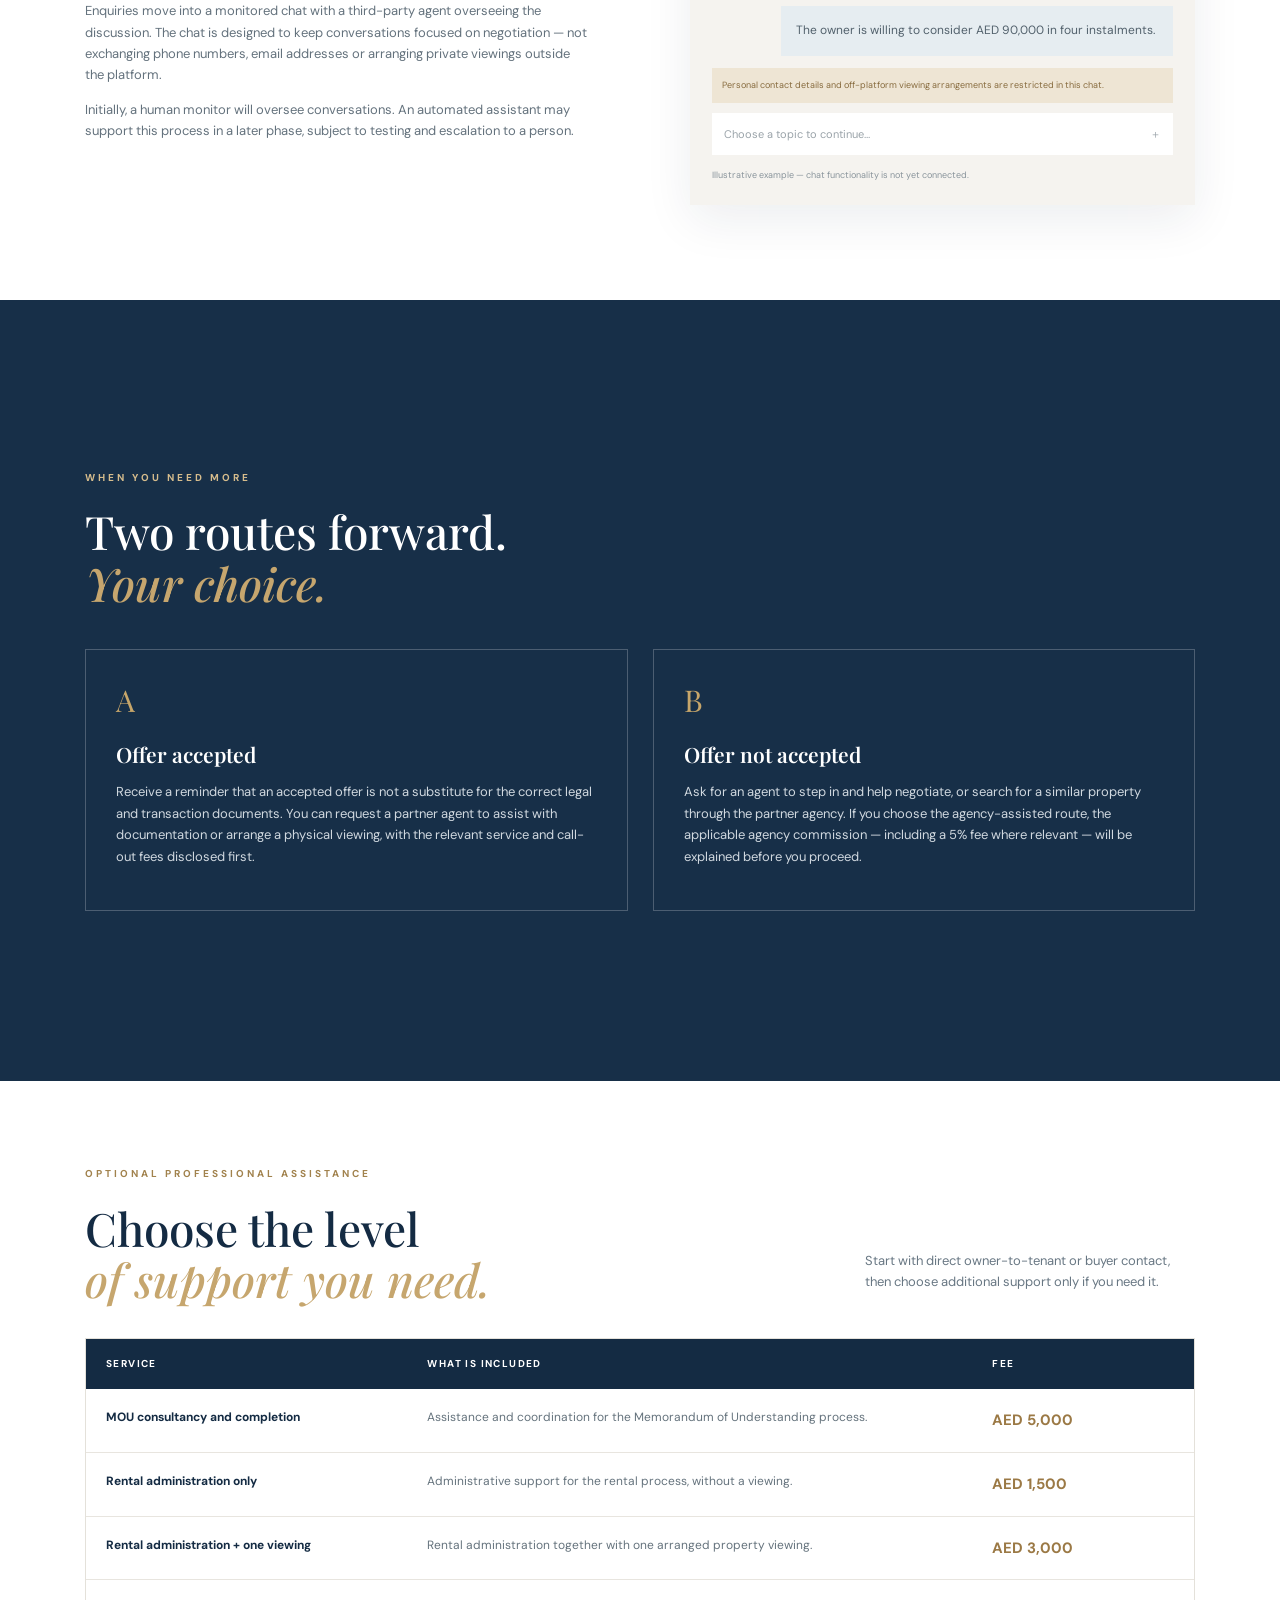
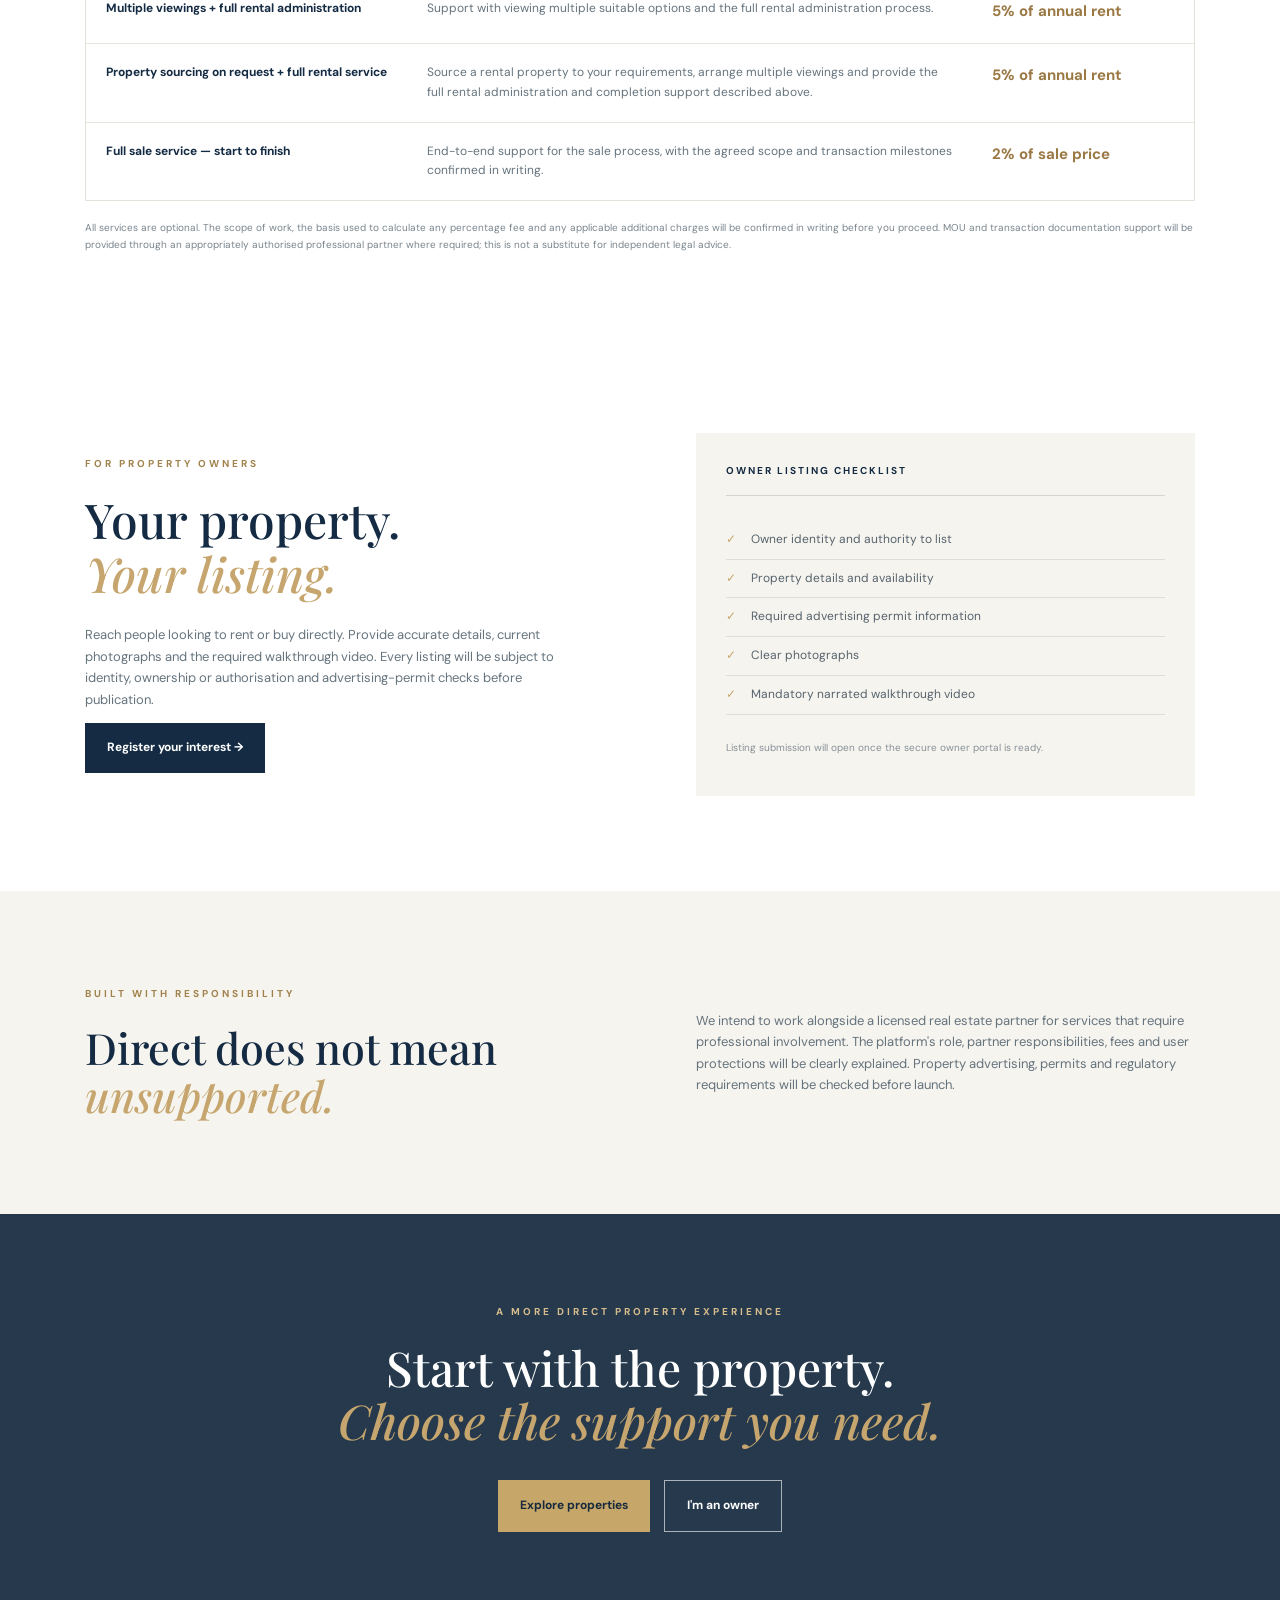
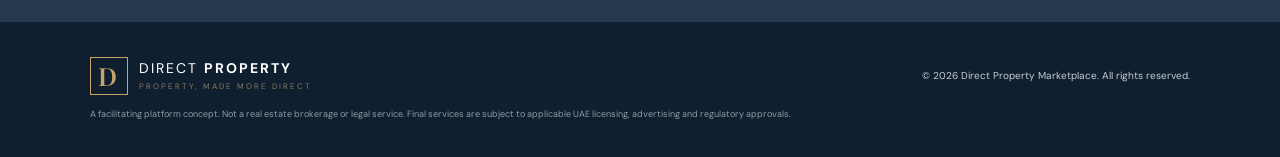
==== commit 6f7db2fe: "Clarify rental percentage basis and add 2% full sale service" ====
--- a/index.html
+++ b/index.html
@@ -8,7 +8,7 @@
 <section class="video-section" id="video-standard"><div class="video-image"><div class="video-stamp"><span>01</span> REQUIRED FOR EVERY LISTING</div></div><div class="video-copy"><p class="eyebrow light">SEE THE WHOLE PROPERTY</p><h2>A walkthrough that<br><em>shows what matters.</em></h2><p>Every property listing must include a clear, well-lit walkthrough video. The person recording must speak as they move through the property and identify each room — not simply upload a silent montage.</p><ul class="check-list"><li>Bright, steady footage with clear visibility</li><li>Each room named aloud as it is entered</li><li>Full interior coverage, including kitchens and bathrooms</li><li>Exterior, building entrance and relevant outdoor areas</li><li>Video must reflect the property's current condition</li></ul></div></section>
 <section class="chat-section section-wrap"><div class="chat-copy"><p class="eyebrow">STRUCTURED COMMUNICATION</p><h2>Keep the conversation<br><em>on the property.</em></h2><p>Enquiries move into a monitored chat with a third-party agent overseeing the discussion. The chat is designed to keep conversations focused on negotiation — not exchanging phone numbers, email addresses or arranging private viewings outside the platform.</p><p>Initially, a human monitor will oversee conversations. An automated assistant may support this process in a later phase, subject to testing and escalation to a person.</p></div><div class="chat-demo"><div class="chat-top"><span class="online-dot"></span> PROPERTY ENQUIRY <small>MONITORED CONVERSATION</small></div><div class="chat-bubble">Would the owner consider an offer of AED 85,000, paid in four instalments?</div><div class="chat-system">Suggested topic: Offer and payment terms</div><div class="chat-bubble owner">The owner is willing to consider AED 90,000 in four instalments.</div><div class="chat-system warning">Personal contact details and off-platform viewing arrangements are restricted in this chat.</div><div class="chat-input">Choose a topic to continue… <span>＋</span></div><p class="demo-caption">Illustrative example — chat functionality is not yet connected.</p></div></section>
 <section class="outcome-section" id="support"><div class="section-wrap"><p class="eyebrow light">WHEN YOU NEED MORE</p><h2>Two routes forward.<br><em>Your choice.</em></h2><div class="outcome-grid"><article><div class="outcome-number">A</div><h3>Offer accepted</h3><p>Receive a reminder that an accepted offer is not a substitute for the correct legal and transaction documents. You can request a partner agent to assist with documentation or arrange a physical viewing, with the relevant service and call-out fees disclosed first.</p></article><article><div class="outcome-number">B</div><h3>Offer not accepted</h3><p>Ask for an agent to step in and help negotiate, or search for a similar property through the partner agency. If you choose the agency-assisted route, the applicable agency commission — including a 5% fee where relevant — will be explained before you proceed.</p></article></div></div></section>
-<section class="fees-section section-wrap" id="service-fees"><div class="fees-heading"><div><p class="eyebrow">OPTIONAL PROFESSIONAL ASSISTANCE</p><h2>Choose the level<br><em>of support you need.</em></h2></div><p>Start with direct owner-to-tenant or buyer contact, then choose additional support only if you need it.</p></div><div class="fees-table-wrap"><table class="fees-table"><thead><tr><th>Service</th><th>What is included</th><th>Fee</th></tr></thead><tbody><tr><td><strong>MOU consultancy and completion</strong></td><td>Assistance and coordination for the Memorandum of Understanding process.</td><td class="fee-amount">AED 5,000</td></tr><tr><td><strong>Rental administration only</strong></td><td>Administrative support for the rental process, without a viewing.</td><td class="fee-amount">AED 1,500</td></tr><tr><td><strong>Rental administration + one viewing</strong></td><td>Rental administration together with one arranged property viewing.</td><td class="fee-amount">AED 3,000</td></tr><tr><td><strong>Multiple viewings + full rental administration</strong></td><td>Support with viewing multiple suitable options and the full rental administration process.</td><td class="fee-amount">5% fee</td></tr><tr><td><strong>Property sourcing on request + full service</strong></td><td>Source a property to your requirements, arrange multiple viewings and provide the full rental administration and completion support described above.</td><td class="fee-amount">5% fee</td></tr></tbody></table></div><p class="fees-note">All services are optional. The scope of work, the basis used to calculate any percentage fee and any applicable additional charges will be confirmed in writing before you proceed. MOU and transaction documentation support will be provided through an appropriately authorised professional partner where required; this is not a substitute for independent legal advice.</p></section>
+<section class="fees-section section-wrap" id="service-fees"><div class="fees-heading"><div><p class="eyebrow">OPTIONAL PROFESSIONAL ASSISTANCE</p><h2>Choose the level<br><em>of support you need.</em></h2></div><p>Start with direct owner-to-tenant or buyer contact, then choose additional support only if you need it.</p></div><div class="fees-table-wrap"><table class="fees-table"><thead><tr><th>Service</th><th>What is included</th><th>Fee</th></tr></thead><tbody><tr><td><strong>MOU consultancy and completion</strong></td><td>Assistance and coordination for the Memorandum of Understanding process.</td><td class="fee-amount">AED 5,000</td></tr><tr><td><strong>Rental administration only</strong></td><td>Administrative support for the rental process, without a viewing.</td><td class="fee-amount">AED 1,500</td></tr><tr><td><strong>Rental administration + one viewing</strong></td><td>Rental administration together with one arranged property viewing.</td><td class="fee-amount">AED 3,000</td></tr><tr><td><strong>Multiple viewings + full rental administration</strong></td><td>Support with viewing multiple suitable options and the full rental administration process.</td><td class="fee-amount">5% of annual rent</td></tr><tr><td><strong>Property sourcing on request + full rental service</strong></td><td>Source a rental property to your requirements, arrange multiple viewings and provide the full rental administration and completion support described above.</td><td class="fee-amount">5% of annual rent</td></tr><tr><td><strong>Full sale service — start to finish</strong></td><td>End-to-end support for the sale process, with the agreed scope and transaction milestones confirmed in writing.</td><td class="fee-amount">2% of sale price</td></tr></tbody></table></div><p class="fees-note">All services are optional. The scope of work, the basis used to calculate any percentage fee and any applicable additional charges will be confirmed in writing before you proceed. MOU and transaction documentation support will be provided through an appropriately authorised professional partner where required; this is not a substitute for independent legal advice.</p></section>
 <section class="list-section section-wrap" id="list-property"><div><p class="eyebrow">FOR PROPERTY OWNERS</p><h2>Your property.<br><em>Your listing.</em></h2><p>Reach people looking to rent or buy directly. Provide accurate details, current photographs and the required walkthrough video. Every listing will be subject to identity, ownership or authorisation and advertising-permit checks before publication.</p><a class="button button-dark" href="mailto:hello@directproperty.example?subject=Property%20listing%20enquiry">Register your interest →</a></div><div class="owner-panel"><div class="owner-panel-top">OWNER LISTING CHECKLIST</div><ul class="check-list dark-check"><li>Owner identity and authority to list</li><li>Property details and availability</li><li>Required advertising permit information</li><li>Clear photographs</li><li>Mandatory narrated walkthrough video</li></ul><p>Listing submission will open once the secure owner portal is ready.</p></div></section>
 <section class="trust-section"><div class="section-wrap trust-inner"><div><p class="eyebrow">BUILT WITH RESPONSIBILITY</p><h2>Direct does not mean<br><em>unsupported.</em></h2></div><p>We intend to work alongside a licensed real estate partner for services that require professional involvement. The platform's role, partner responsibilities, fees and user protections will be clearly explained. Property advertising, permits and regulatory requirements will be checked before launch.</p></div></section>
 <section class="final-cta"><p class="eyebrow light">A MORE DIRECT PROPERTY EXPERIENCE</p><h2>Start with the property.<br><em>Choose the support you need.</em></h2><div class="hero-actions"><a class="button button-gold" href="#search">Explore properties</a><a class="button button-outline" href="#list-property">I'm an owner</a></div></section></main>
--- a/styles.css
+++ b/styles.css
@@ -1 +1,2 @@
-:root{--navy:#142b43;--gold:#c7a66a;--ink:#1c2a35;--cream:#f6f4ef}*{box-sizing:border-box}html{scroll-behavior:smooth}body{margin:0;color:var(--ink);font-family:'DM Sans',sans-serif;line-height:1.65}a{color:inherit;text-decoration:none}.site-header{height:84px;padding:0 6.5%;display:flex;align-items:center;justify-content:space-between;background:#fff;position:sticky;top:0;z-index:20;box-shadow:0 3px 18px #142b4310}.brand{display:flex;align-items:center;gap:11px;font-size:14px;letter-spacing:2px;color:var(--navy);line-height:1.2}.brand small{display:block;font-size:8px;letter-spacing:2px;color:#8a795e;margin-top:5px}.brand-mark{width:38px;height:38px;border:1px solid var(--gold);display:grid;place-items:center;color:var(--gold);font:600 25px 'Playfair Display'}.main-nav{display:flex;gap:25px;font-size:12px;color:#52616d}.main-nav a:hover{color:#a27d40}.header-cta{font-size:12px;padding:12px 18px;background:var(--navy);color:white}.menu-toggle{display:none;background:none;border:0;font-size:24px}.hero{min-height:650px;position:relative;display:flex;align-items:center;padding:90px 10%;color:white;background:linear-gradient(90deg,#101f30e8,#142b43a8 55%,#142b4340),url('https://images.unsplash.com/photo-1600607687939-ce8a6c25118c?auto=format&fit=crop&w=2000&q=85') center/cover}.hero-content{max-width:680px}.eyebrow{font-size:10px;letter-spacing:3px;font-weight:700;color:#a1824d;margin:0 0 20px}.eyebrow.light{color:#d7bd8d}.hero h1,h2{font:500 clamp(38px,5vw,64px)/1.12 'Playfair Display',serif;margin:0 0 24px;color:var(--navy)}.hero h1{color:white;font-size:clamp(52px,6vw,78px)}h1 em,h2 em{font-weight:500;color:#c6a66e}.hero-copy{max-width:570px;color:#e0e5e9;font-size:16px}.hero-actions{display:flex;gap:14px;flex-wrap:wrap;margin-top:32px}.button{display:inline-flex;align-items:center;gap:18px;padding:15px 22px;font-size:12px;font-weight:700}.button-gold{background:var(--gold);color:#172a3b}.button-outline{border:1px solid #ffffff9c;color:white}.button-dark{background:var(--navy);color:white;border:0;cursor:pointer}.hero-note{font-size:11px;color:#d3dbe0;margin-top:26px}.hero-side-note{position:absolute;right:5%;bottom:35px;font-size:9px;letter-spacing:3px;writing-mode:vertical-rl}.section-wrap{max-width:1180px;margin:auto;padding:95px 35px}.intro{display:grid;grid-template-columns:1fr 1.1fr;gap:9%}.intro h2,.section-heading h2,.steps-section h2,.chat-copy h2,.list-section h2,.trust-section h2{font-size:48px}.intro-text p{color:#596873;margin:0 0 18px}.small-note{font-size:12px;border-left:2px solid var(--gold);padding-left:17px}.search-section,.trust-section{background:var(--cream)}.section-heading{display:flex;justify-content:space-between;align-items:end;margin-bottom:30px}.section-heading h2{margin:0}.section-heading>p{color:#687783;max-width:300px;font-size:13px}.search-panel{background:white;padding:24px;display:grid;grid-template-columns:1fr 1fr 1.3fr auto;gap:15px;align-items:end;box-shadow:0 12px 35px #152b4310}.search-panel label{display:flex;flex-direction:column;gap:8px;font-size:10px;letter-spacing:1px;text-transform:uppercase;color:#687783}.search-panel input,.search-panel select{height:47px;border:1px solid #dce1e4;background:white;padding:0 12px;font:13px 'DM Sans';min-width:0}.search-result{font-size:11px;color:#71808b;margin-top:15px}.steps-section>h2{margin-bottom:45px}.steps-grid{display:grid;grid-template-columns:repeat(4,1fr);gap:28px}.step{border-top:1px solid #d8d5ce;padding-top:20px}.step>span{font-size:11px;color:#aa8956;letter-spacing:2px}.step-icon{font:36px 'Playfair Display';color:#b49562;margin:28px 0 15px}.step h3,.outcome-grid h3{font:600 21px 'Playfair Display';color:var(--navy);margin:0 0 12px}.step p,.outcome-grid p{font-size:13px;color:#65737d}.video-section{display:grid;grid-template-columns:1fr 1fr;background:var(--navy);color:white}.video-image{min-height:570px;background:linear-gradient(#0c1b2c33,#0c1b2c55),url('https://images.unsplash.com/photo-1600210492486-724fe5c67fb0?auto=format&fit=crop&w=1200&q=85') center/cover;position:relative}.video-stamp{position:absolute;bottom:35px;left:35px;background:white;color:var(--navy);padding:14px 18px;font-size:9px;letter-spacing:1.5px}.video-stamp span{color:#ad8951;font-size:18px;margin-right:10px}.video-copy{padding:75px 10% 65px 9%}.video-copy h2,.outcome-section h2,.final-cta h2{color:white;font-size:46px}.video-copy>p:not(.eyebrow){color:#d0d8df;font-size:13px}.check-list{list-style:none;padding:0;margin:25px 0}.check-list li{font-size:12px;color:#e1e7eb;padding:9px 0 9px 25px;position:relative;border-bottom:1px solid #ffffff20}.check-list li:before{content:'✓';position:absolute;left:0;color:var(--gold)}.chat-section{display:grid;grid-template-columns:1fr 1fr;gap:9%;align-items:center}.chat-copy>p:not(.eyebrow){font-size:13px;color:#64727d}.chat-demo{background:#f5f3ef;padding:22px;box-shadow:0 15px 45px #142b4314}.chat-top{font-size:10px;letter-spacing:1.4px;font-weight:700;color:var(--navy);padding-bottom:17px;border-bottom:1px solid #ddd}.chat-top small{display:block;font-size:8px;color:#89949b;margin:6px 0 0 16px}.online-dot{display:inline-block;width:7px;height:7px;border-radius:50%;background:#75a28b;margin-right:7px}.chat-bubble{background:white;padding:15px;margin:20px 25px 12px 0;font-size:12px;color:#52616c;max-width:85%}.chat-bubble.owner{margin:12px 0 12px auto;background:#e6edf1}.chat-system{font-size:9px;color:#8a754e;background:#f0e8d9;padding:10px;margin:10px 0}.chat-system.warning{color:#876b3e;background:#eee5d4}.chat-input{background:white;padding:12px;color:#9aa3a9;font-size:11px;display:flex;justify-content:space-between}.demo-caption{font-size:9px;color:#89949b;margin:13px 0 0}.outcome-section{background:#172f48;color:white;padding:75px 0}.outcome-section h2{margin-bottom:40px}.outcome-grid{display:grid;grid-template-columns:1fr 1fr;gap:25px}.outcome-grid article{border:1px solid #ffffff3a;padding:30px}.outcome-number{font:30px 'Playfair Display';color:var(--gold);margin-bottom:20px}.outcome-grid h3{color:white}.outcome-grid p{color:#d0d8df}.list-section{display:grid;grid-template-columns:1fr 1fr;gap:10%;align-items:center}.list-section>div:first-child>p:not(.eyebrow){color:#66747e;font-size:13px}.owner-panel{background:var(--cream);padding:30px}.owner-panel-top{font-size:10px;letter-spacing:2px;font-weight:700;color:var(--navy);padding-bottom:15px;border-bottom:1px solid #d8d5ce}.dark-check li{color:#56636c;border-color:#dfddd7}.owner-panel>p{font-size:10px;color:#879097;margin-top:22px}.trust-inner{display:grid;grid-template-columns:1fr 1fr;gap:10%;align-items:center}.trust-section h2{font-size:43px;margin:0}.trust-inner>p{font-size:13px;color:#65737d}.final-cta{background:linear-gradient(90deg,#11263be8,#11263be8),url('https://images.unsplash.com/photo-1600607687920-4e2a09cf159d?auto=format&fit=crop&w=1800&q=85') center/cover;text-align:center;padding:90px 20px;color:white}.final-cta h2{font-size:48px}.final-cta .hero-actions{justify-content:center}footer{padding:35px 7%;display:grid;grid-template-columns:1fr 1fr;gap:12px;align-items:center;background:#101f30;color:#c5cdd3}footer>p{font-size:10px;text-align:right;margin:0}.footer-brand{color:white}.footer-disclaimer{grid-column:1/-1;text-align:left;color:#8f9ba4;font-size:9px}@media(max-width:900px){.main-nav{gap:12px}.main-nav a{font-size:10px}.header-cta{display:none}.search-panel{grid-template-columns:1fr 1fr}.steps-grid{grid-template-columns:1fr 1fr}}@media(max-width:650px){.site-header{height:70px;padding:0 5%}.menu-toggle{display:block;color:var(--navy)}.main-nav{display:none;position:absolute;top:70px;left:0;right:0;background:white;padding:20px 7%;flex-direction:column}.main-nav.open{display:flex}.hero{min-height:590px;padding:70px 7%}.hero h1{font-size:52px}.hero-side-note{display:none}.section-wrap{padding:68px 7%}.intro,.chat-section,.list-section,.trust-inner,.video-section{grid-template-columns:1fr}.intro{gap:20px}.intro h2,.section-heading h2,.steps-section h2,.chat-copy h2,.list-section h2,.trust-section h2{font-size:39px}.section-heading{display:block}.section-heading>p{margin-top:12px}.search-panel,.steps-grid,.outcome-grid{grid-template-columns:1fr}.video-image{min-height:320px}.video-copy{padding:55px 7%}.video-copy h2,.outcome-section h2,.final-cta h2{font-size:38px}.chat-demo{margin-top:15px}.list-section{gap:30px}.trust-inner{gap:12px}.final-cta{padding:70px 7%}footer{grid-template-columns:1fr}footer>p{text-align:left}.footer-disclaimer{grid-column:auto}}+:root{--navy:#142b43;--gold:#c7a66a;--ink:#1c2a35;--cream:#f6f4ef}*{box-sizing:border-box}html{scroll-behavior:smooth}body{margin:0;color:var(--ink);font-family:'DM Sans',sans-serif;line-height:1.65}a{color:inherit;text-decoration:none}.site-header{height:84px;padding:0 6.5%;display:flex;align-items:center;justify-content:space-between;background:#fff;position:sticky;top:0;z-index:20;box-shadow:0 3px 18px #142b4310}.brand{display:flex;align-items:center;gap:11px;font-size:14px;letter-spacing:2px;color:var(--navy);line-height:1.2}.brand small{display:block;font-size:8px;letter-spacing:2px;color:#8a795e;margin-top:5px}.brand-mark{width:38px;height:38px;border:1px solid var(--gold);display:grid;place-items:center;color:var(--gold);font:600 25px 'Playfair Display'}.main-nav{display:flex;gap:25px;font-size:12px;color:#52616d}.main-nav a:hover{color:#a27d40}.header-cta{font-size:12px;padding:12px 18px;background:var(--navy);color:white}.menu-toggle{display:none;background:none;border:0;font-size:24px}.hero{min-height:650px;position:relative;display:flex;align-items:center;padding:90px 10%;color:white;background:linear-gradient(90deg,#101f30e8,#142b43a8 55%,#142b4340),url('https://images.unsplash.com/photo-1600607687939-ce8a6c25118c?auto=format&fit=crop&w=2000&q=85') center/cover}.hero-content{max-width:680px}.eyebrow{font-size:10px;letter-spacing:3px;font-weight:700;color:#a1824d;margin:0 0 20px}.eyebrow.light{color:#d7bd8d}.hero h1,h2{font:500 clamp(38px,5vw,64px)/1.12 'Playfair Display',serif;margin:0 0 24px;color:var(--navy)}.hero h1{color:white;font-size:clamp(52px,6vw,78px)}h1 em,h2 em{font-weight:500;color:#c6a66e}.hero-copy{max-width:570px;color:#e0e5e9;font-size:16px}.hero-actions{display:flex;gap:14px;flex-wrap:wrap;margin-top:32px}.button{display:inline-flex;align-items:center;gap:18px;padding:15px 22px;font-size:12px;font-weight:700}.button-gold{background:var(--gold);color:#172a3b}.button-outline{border:1px solid #ffffff9c;color:white}.button-dark{background:var(--navy);color:white;border:0;cursor:pointer}.hero-note{font-size:11px;color:#d3dbe0;margin-top:26px}.hero-side-note{position:absolute;right:5%;bottom:35px;font-size:9px;letter-spacing:3px;writing-mode:vertical-rl}.section-wrap{max-width:1180px;margin:auto;padding:95px 35px}.intro{display:grid;grid-template-columns:1fr 1.1fr;gap:9%}.intro h2,.section-heading h2,.steps-section h2,.chat-copy h2,.list-section h2,.trust-section h2{font-size:48px}.intro-text p{color:#596873;margin:0 0 18px}.small-note{font-size:12px;border-left:2px solid var(--gold);padding-left:17px}.search-section,.trust-section{background:var(--cream)}.section-heading{display:flex;justify-content:space-between;align-items:end;margin-bottom:30px}.section-heading h2{margin:0}.section-heading>p{color:#687783;max-width:300px;font-size:13px}.search-panel{background:white;padding:24px;display:grid;grid-template-columns:1fr 1fr 1.3fr auto;gap:15px;align-items:end;box-shadow:0 12px 35px #152b4310}.search-panel label{display:flex;flex-direction:column;gap:8px;font-size:10px;letter-spacing:1px;text-transform:uppercase;color:#687783}.search-panel input,.search-panel select{height:47px;border:1px solid #dce1e4;background:white;padding:0 12px;font:13px 'DM Sans';min-width:0}.search-result{font-size:11px;color:#71808b;margin-top:15px}.steps-section>h2{margin-bottom:45px}.steps-grid{display:grid;grid-template-columns:repeat(4,1fr);gap:28px}.step{border-top:1px solid #d8d5ce;padding-top:20px}.step>span{font-size:11px;color:#aa8956;letter-spacing:2px}.step-icon{font:36px 'Playfair Display';color:#b49562;margin:28px 0 15px}.step h3,.outcome-grid h3{font:600 21px 'Playfair Display';color:var(--navy);margin:0 0 12px}.step p,.outcome-grid p{font-size:13px;color:#65737d}.video-section{display:grid;grid-template-columns:1fr 1fr;background:var(--navy);color:white}.video-image{min-height:570px;background:linear-gradient(#0c1b2c33,#0c1b2c55),url('https://images.unsplash.com/photo-1600210492486-724fe5c67fb0?auto=format&fit=crop&w=1200&q=85') center/cover;position:relative}.video-stamp{position:absolute;bottom:35px;left:35px;background:white;color:var(--navy);padding:14px 18px;font-size:9px;letter-spacing:1.5px}.video-stamp span{color:#ad8951;font-size:18px;margin-right:10px}.video-copy{padding:75px 10% 65px 9%}.video-copy h2,.outcome-section h2,.final-cta h2{color:white;font-size:46px}.video-copy>p:not(.eyebrow){color:#d0d8df;font-size:13px}.check-list{list-style:none;padding:0;margin:25px 0}.check-list li{font-size:12px;color:#e1e7eb;padding:9px 0 9px 25px;position:relative;border-bottom:1px solid #ffffff20}.check-list li:before{content:'✓';position:absolute;left:0;color:var(--gold)}.chat-section{display:grid;grid-template-columns:1fr 1fr;gap:9%;align-items:center}.chat-copy>p:not(.eyebrow){font-size:13px;color:#64727d}.chat-demo{background:#f5f3ef;padding:22px;box-shadow:0 15px 45px #142b4314}.chat-top{font-size:10px;letter-spacing:1.4px;font-weight:700;color:var(--navy);padding-bottom:17px;border-bottom:1px solid #ddd}.chat-top small{display:block;font-size:8px;color:#89949b;margin:6px 0 0 16px}.online-dot{display:inline-block;width:7px;height:7px;border-radius:50%;background:#75a28b;margin-right:7px}.chat-bubble{background:white;padding:15px;margin:20px 25px 12px 0;font-size:12px;color:#52616c;max-width:85%}.chat-bubble.owner{margin:12px 0 12px auto;background:#e6edf1}.chat-system{font-size:9px;color:#8a754e;background:#f0e8d9;padding:10px;margin:10px 0}.chat-system.warning{color:#876b3e;background:#eee5d4}.chat-input{background:white;padding:12px;color:#9aa3a9;font-size:11px;display:flex;justify-content:space-between}.demo-caption{font-size:9px;color:#89949b;margin:13px 0 0}.outcome-section{background:#172f48;color:white;padding:75px 0}.outcome-section h2{margin-bottom:40px}.outcome-grid{display:grid;grid-template-columns:1fr 1fr;gap:25px}.outcome-grid article{border:1px solid #ffffff3a;padding:30px}.outcome-number{font:30px 'Playfair Display';color:var(--gold);margin-bottom:20px}.outcome-grid h3{color:white}.outcome-grid p{color:#d0d8df}.list-section{display:grid;grid-template-columns:1fr 1fr;gap:10%;align-items:center}.list-section>div:first-child>p:not(.eyebrow){color:#66747e;font-size:13px}.owner-panel{background:var(--cream);padding:30px}.owner-panel-top{font-size:10px;letter-spacing:2px;font-weight:700;color:var(--navy);padding-bottom:15px;border-bottom:1px solid #d8d5ce}.dark-check li{color:#56636c;border-color:#dfddd7}.owner-panel>p{font-size:10px;color:#879097;margin-top:22px}.trust-inner{display:grid;grid-template-columns:1fr 1fr;gap:10%;align-items:center}.trust-section h2{font-size:43px;margin:0}.trust-inner>p{font-size:13px;color:#65737d}.final-cta{background:linear-gradient(90deg,#11263be8,#11263be8),url('https://images.unsplash.com/photo-1600607687920-4e2a09cf159d?auto=format&fit=crop&w=1800&q=85') center/cover;text-align:center;padding:90px 20px;color:white}.final-cta h2{font-size:48px}.final-cta .hero-actions{justify-content:center}footer{padding:35px 7%;display:grid;grid-template-columns:1fr 1fr;gap:12px;align-items:center;background:#101f30;color:#c5cdd3}footer>p{font-size:10px;text-align:right;margin:0}.footer-brand{color:white}.footer-disclaimer{grid-column:1/-1;text-align:left;color:#8f9ba4;font-size:9px}@media(max-width:900px){.main-nav{gap:12px}.main-nav a{font-size:10px}.header-cta{display:none}.search-panel{grid-template-columns:1fr 1fr}.steps-grid{grid-template-columns:1fr 1fr}}@media(max-width:650px){.site-header{height:70px;padding:0 5%}.menu-toggle{display:block;color:var(--navy)}.main-nav{display:none;position:absolute;top:70px;left:0;right:0;background:white;padding:20px 7%;flex-direction:column}.main-nav.open{display:flex}.hero{min-height:590px;padding:70px 7%}.hero h1{font-size:52px}.hero-side-note{display:none}.section-wrap{padding:68px 7%}.intro,.chat-section,.list-section,.trust-inner,.video-section{grid-template-columns:1fr}.intro{gap:20px}.intro h2,.section-heading h2,.steps-section h2,.chat-copy h2,.list-section h2,.trust-section h2{font-size:39px}.section-heading{display:block}.section-heading>p{margin-top:12px}.search-panel,.steps-grid,.outcome-grid{grid-template-columns:1fr}.video-image{min-height:320px}.video-copy{padding:55px 7%}.video-copy h2,.outcome-section h2,.final-cta h2{font-size:38px}.chat-demo{margin-top:15px}.list-section{gap:30px}.trust-inner{gap:12px}.final-cta{padding:70px 7%}footer{grid-template-columns:1fr}footer>p{text-align:left}.footer-disclaimer{grid-column:auto}}
+.fees-section{padding-top:85px;padding-bottom:85px}.fees-heading{display:flex;justify-content:space-between;align-items:end;gap:8%;margin-bottom:32px}.fees-heading h2{font-size:46px;margin:0}.fees-heading>p{max-width:330px;color:#687783;font-size:13px}.fees-table-wrap{overflow-x:auto;background:#fff;border:1px solid #e4e1da}.fees-table{width:100%;border-collapse:collapse;text-align:left}.fees-table th{background:var(--navy);color:#fff;font-size:10px;letter-spacing:1.4px;text-transform:uppercase;padding:17px 20px}.fees-table td{padding:19px 20px;border-bottom:1px solid #e8e5df;font-size:12px;color:#65737d;vertical-align:top}.fees-table tr:last-child td{border-bottom:0}.fees-table td:first-child{width:29%;color:var(--navy)}.fees-table td:nth-child(2){width:51%}.fees-table .fee-amount{width:20%;white-space:nowrap;color:#9b7945;font-weight:700;font-size:15px}.fees-note{font-size:10px;color:#7a858c;line-height:1.7;margin:18px 0 0}@media(max-width:650px){.fees-heading{display:block}.fees-heading h2{font-size:38px}.fees-heading>p{margin-top:15px}.fees-table{min-width:650px}.fees-table td{padding:15px}}
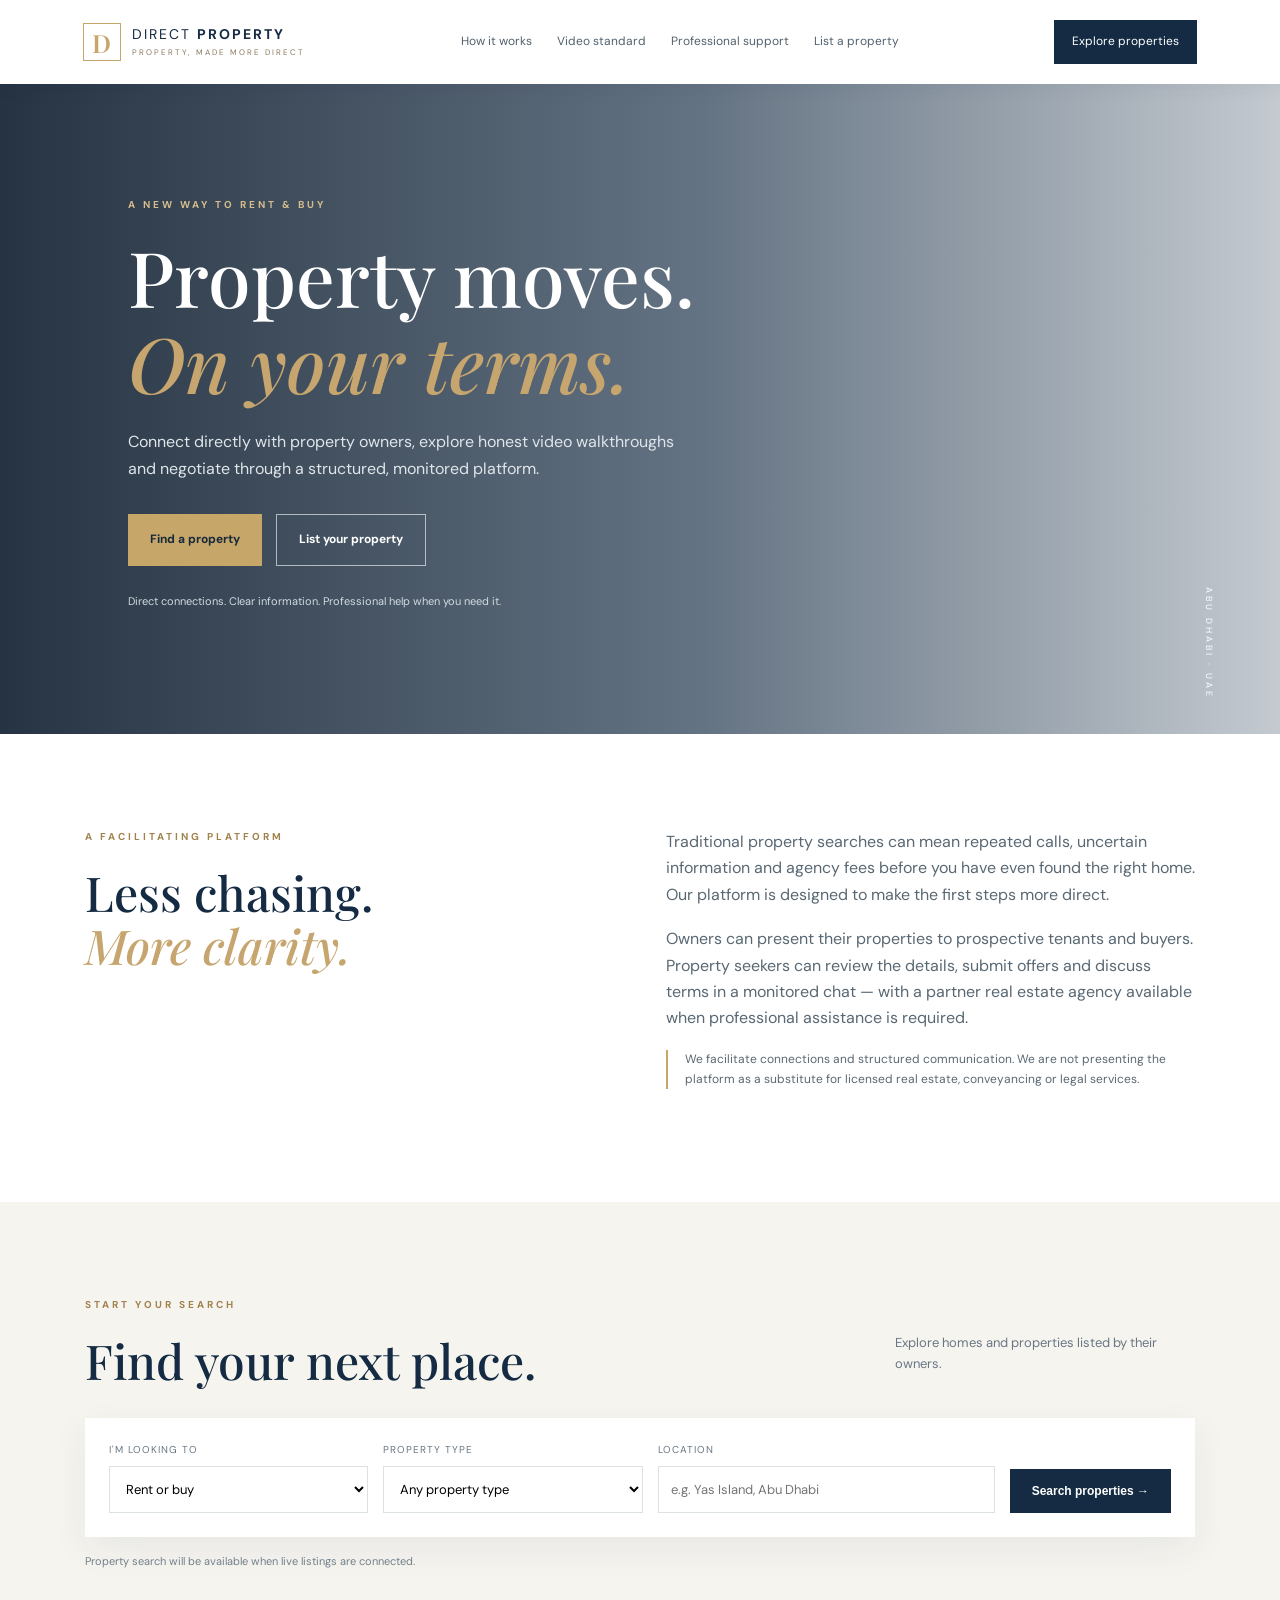
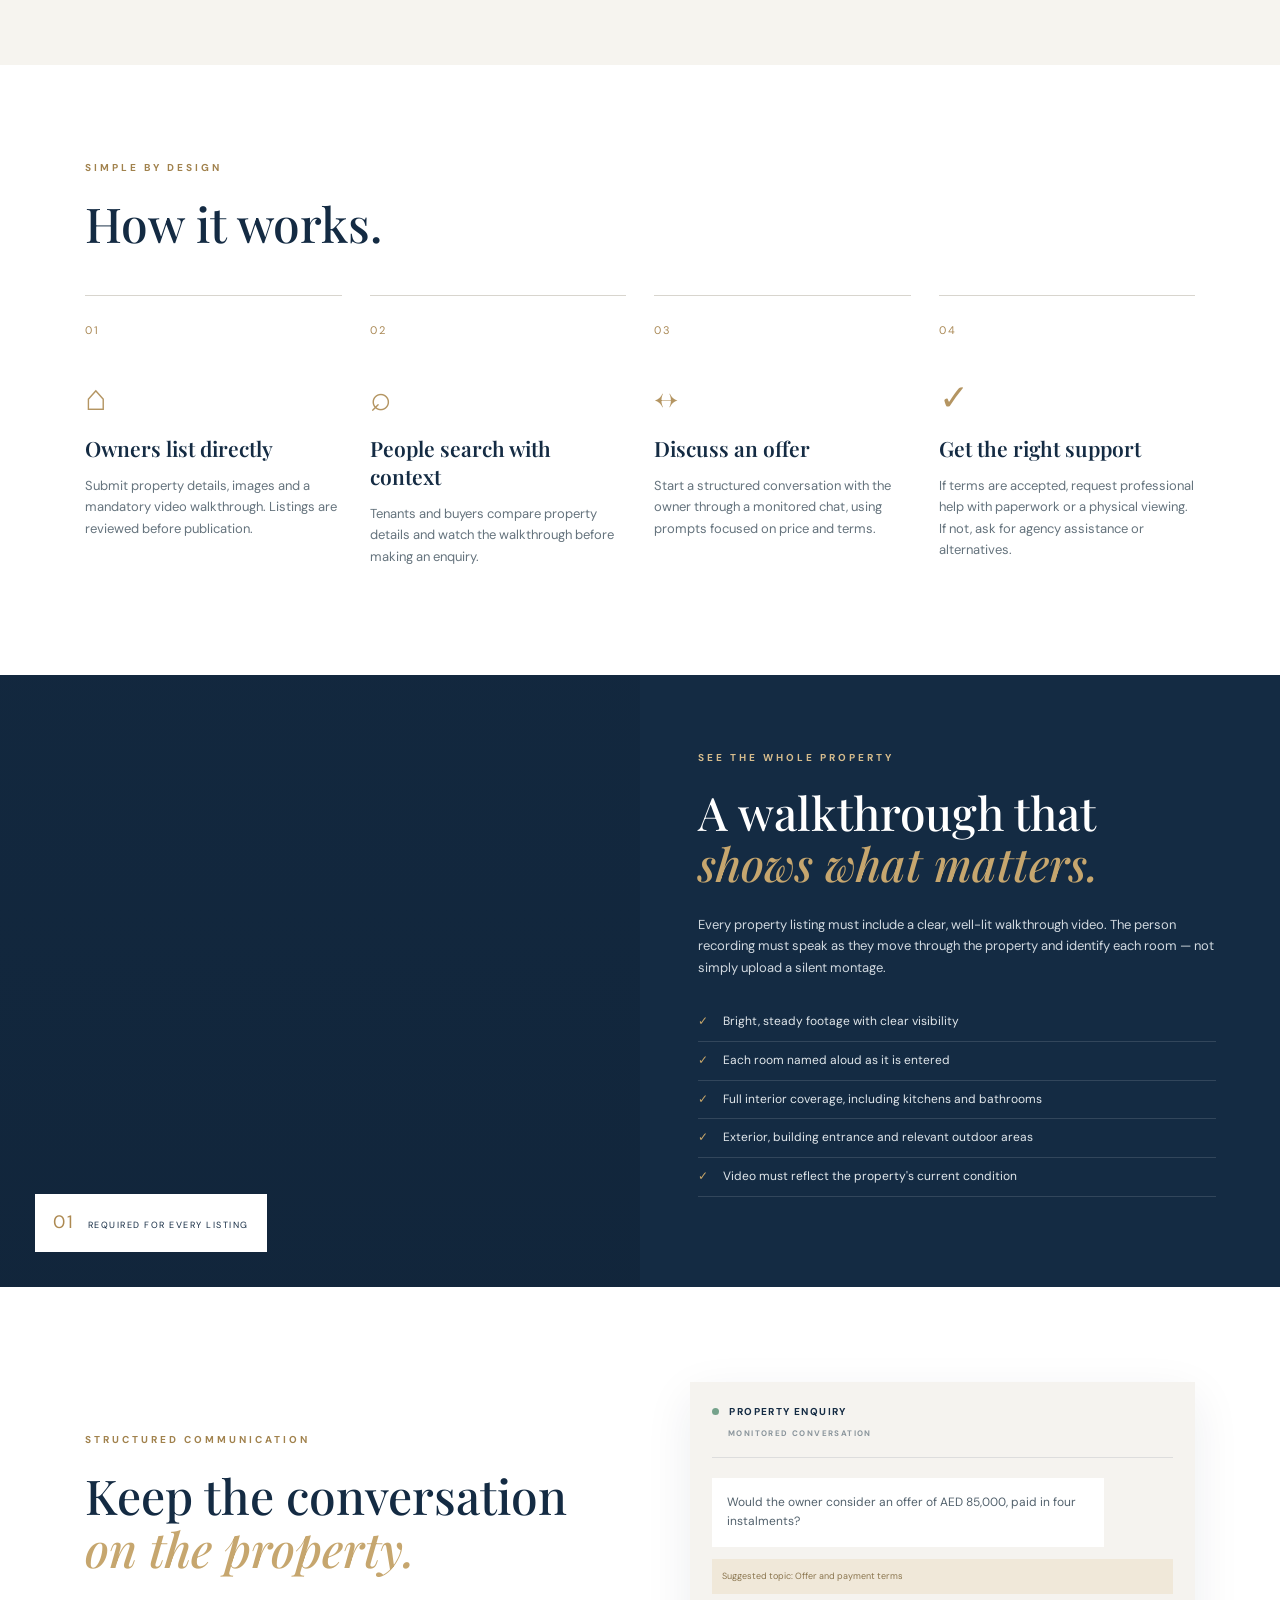
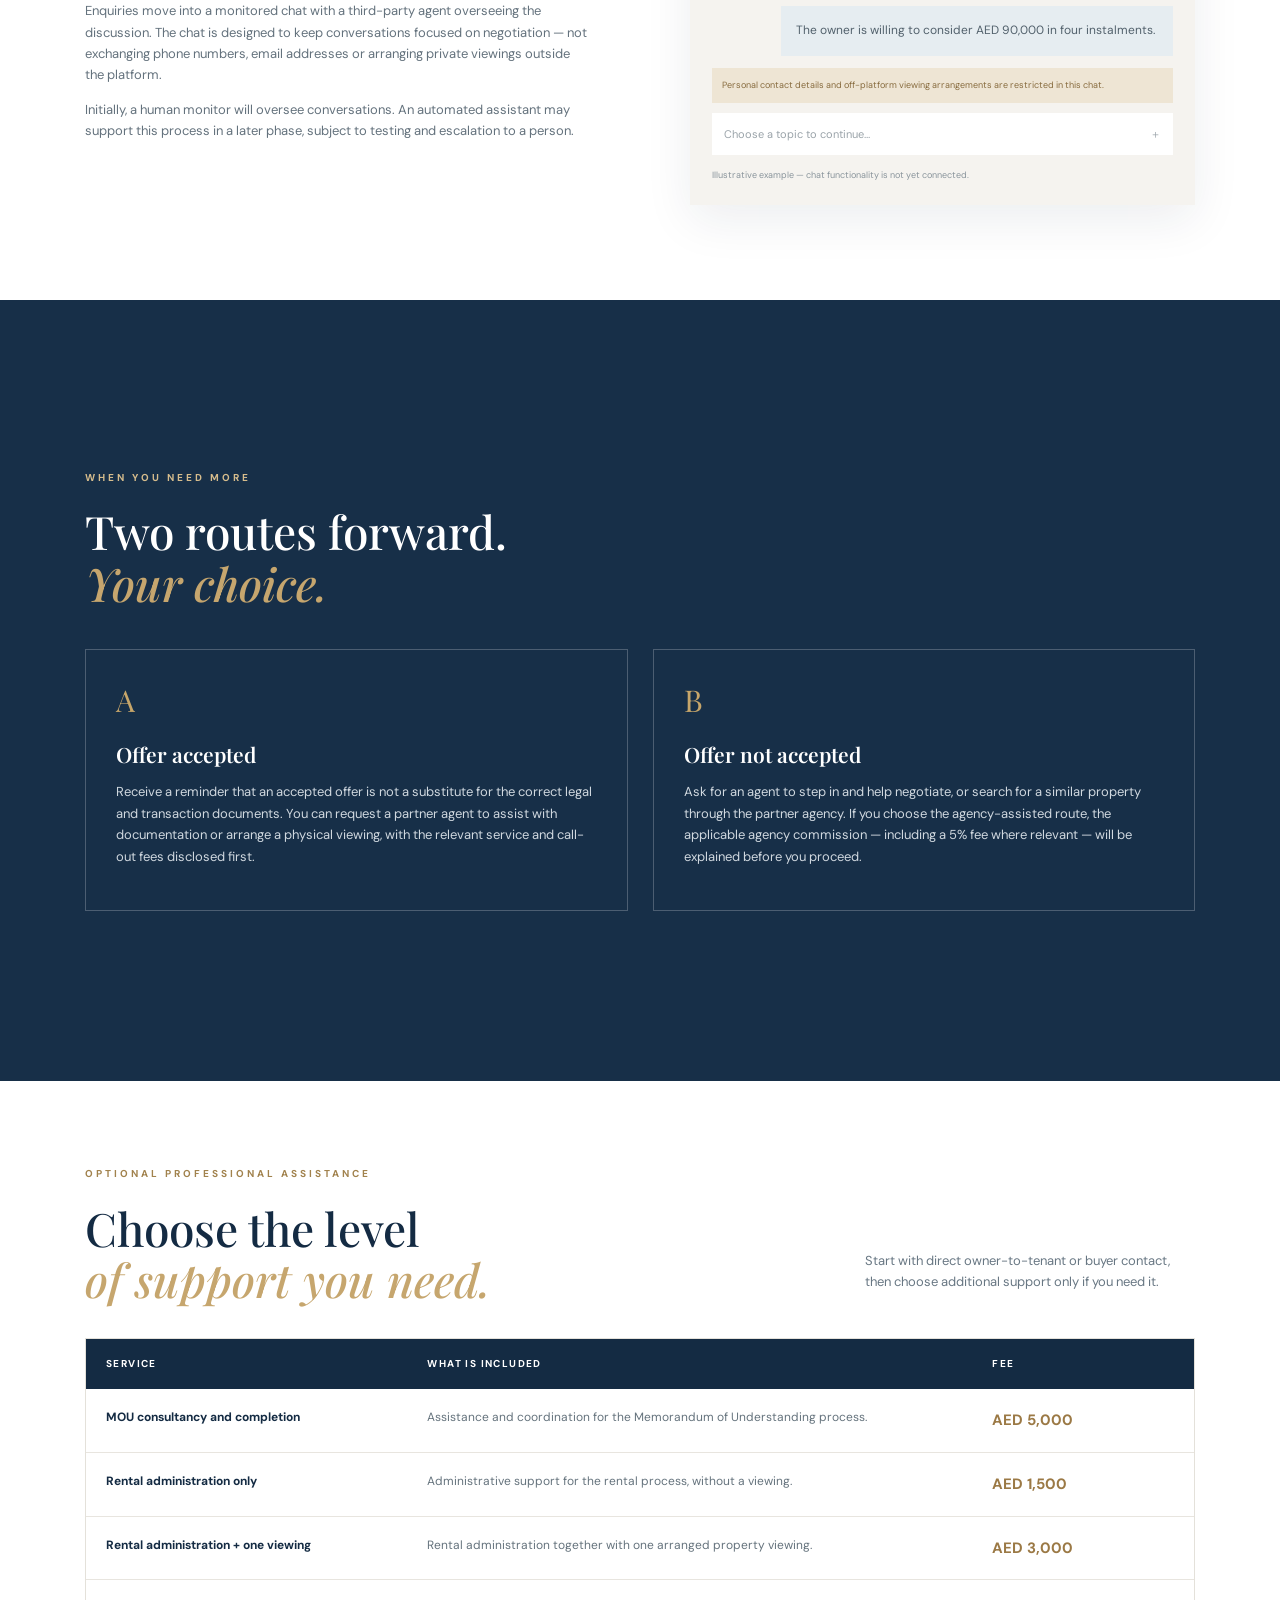
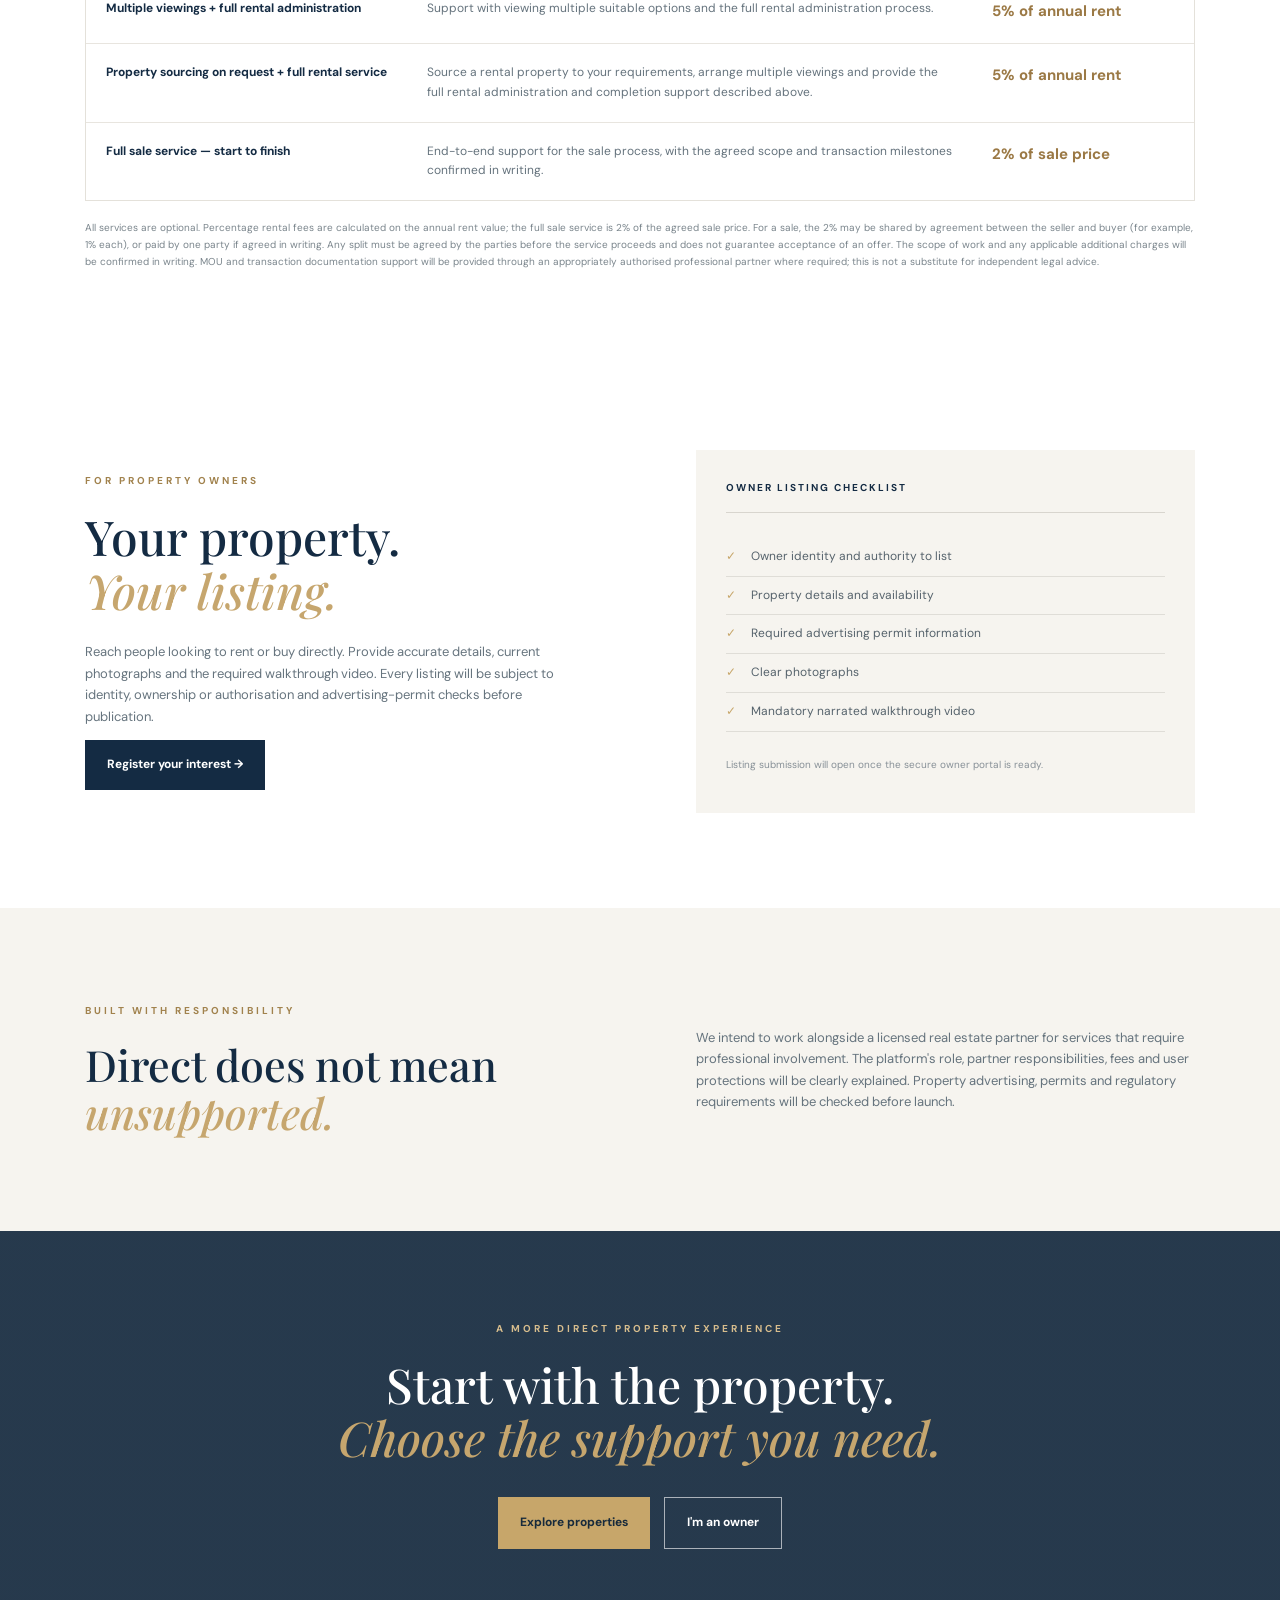
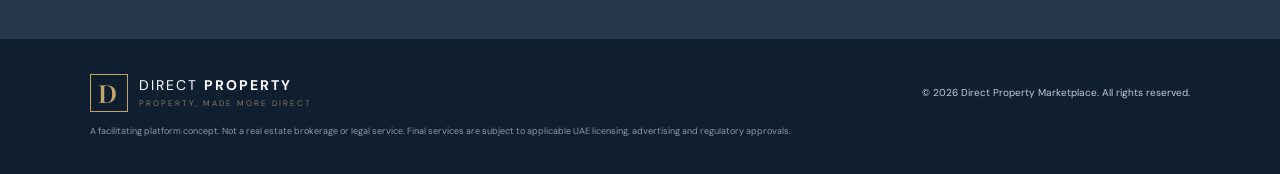
==== commit f91abfb4: "Document sale fee split and percentage fee basis" ====
--- a/index.html
+++ b/index.html
@@ -8,7 +8,7 @@
 <section class="video-section" id="video-standard"><div class="video-image"><div class="video-stamp"><span>01</span> REQUIRED FOR EVERY LISTING</div></div><div class="video-copy"><p class="eyebrow light">SEE THE WHOLE PROPERTY</p><h2>A walkthrough that<br><em>shows what matters.</em></h2><p>Every property listing must include a clear, well-lit walkthrough video. The person recording must speak as they move through the property and identify each room — not simply upload a silent montage.</p><ul class="check-list"><li>Bright, steady footage with clear visibility</li><li>Each room named aloud as it is entered</li><li>Full interior coverage, including kitchens and bathrooms</li><li>Exterior, building entrance and relevant outdoor areas</li><li>Video must reflect the property's current condition</li></ul></div></section>
 <section class="chat-section section-wrap"><div class="chat-copy"><p class="eyebrow">STRUCTURED COMMUNICATION</p><h2>Keep the conversation<br><em>on the property.</em></h2><p>Enquiries move into a monitored chat with a third-party agent overseeing the discussion. The chat is designed to keep conversations focused on negotiation — not exchanging phone numbers, email addresses or arranging private viewings outside the platform.</p><p>Initially, a human monitor will oversee conversations. An automated assistant may support this process in a later phase, subject to testing and escalation to a person.</p></div><div class="chat-demo"><div class="chat-top"><span class="online-dot"></span> PROPERTY ENQUIRY <small>MONITORED CONVERSATION</small></div><div class="chat-bubble">Would the owner consider an offer of AED 85,000, paid in four instalments?</div><div class="chat-system">Suggested topic: Offer and payment terms</div><div class="chat-bubble owner">The owner is willing to consider AED 90,000 in four instalments.</div><div class="chat-system warning">Personal contact details and off-platform viewing arrangements are restricted in this chat.</div><div class="chat-input">Choose a topic to continue… <span>＋</span></div><p class="demo-caption">Illustrative example — chat functionality is not yet connected.</p></div></section>
 <section class="outcome-section" id="support"><div class="section-wrap"><p class="eyebrow light">WHEN YOU NEED MORE</p><h2>Two routes forward.<br><em>Your choice.</em></h2><div class="outcome-grid"><article><div class="outcome-number">A</div><h3>Offer accepted</h3><p>Receive a reminder that an accepted offer is not a substitute for the correct legal and transaction documents. You can request a partner agent to assist with documentation or arrange a physical viewing, with the relevant service and call-out fees disclosed first.</p></article><article><div class="outcome-number">B</div><h3>Offer not accepted</h3><p>Ask for an agent to step in and help negotiate, or search for a similar property through the partner agency. If you choose the agency-assisted route, the applicable agency commission — including a 5% fee where relevant — will be explained before you proceed.</p></article></div></div></section>
-<section class="fees-section section-wrap" id="service-fees"><div class="fees-heading"><div><p class="eyebrow">OPTIONAL PROFESSIONAL ASSISTANCE</p><h2>Choose the level<br><em>of support you need.</em></h2></div><p>Start with direct owner-to-tenant or buyer contact, then choose additional support only if you need it.</p></div><div class="fees-table-wrap"><table class="fees-table"><thead><tr><th>Service</th><th>What is included</th><th>Fee</th></tr></thead><tbody><tr><td><strong>MOU consultancy and completion</strong></td><td>Assistance and coordination for the Memorandum of Understanding process.</td><td class="fee-amount">AED 5,000</td></tr><tr><td><strong>Rental administration only</strong></td><td>Administrative support for the rental process, without a viewing.</td><td class="fee-amount">AED 1,500</td></tr><tr><td><strong>Rental administration + one viewing</strong></td><td>Rental administration together with one arranged property viewing.</td><td class="fee-amount">AED 3,000</td></tr><tr><td><strong>Multiple viewings + full rental administration</strong></td><td>Support with viewing multiple suitable options and the full rental administration process.</td><td class="fee-amount">5% of annual rent</td></tr><tr><td><strong>Property sourcing on request + full rental service</strong></td><td>Source a rental property to your requirements, arrange multiple viewings and provide the full rental administration and completion support described above.</td><td class="fee-amount">5% of annual rent</td></tr><tr><td><strong>Full sale service — start to finish</strong></td><td>End-to-end support for the sale process, with the agreed scope and transaction milestones confirmed in writing.</td><td class="fee-amount">2% of sale price</td></tr></tbody></table></div><p class="fees-note">All services are optional. The scope of work, the basis used to calculate any percentage fee and any applicable additional charges will be confirmed in writing before you proceed. MOU and transaction documentation support will be provided through an appropriately authorised professional partner where required; this is not a substitute for independent legal advice.</p></section>
+<section class="fees-section section-wrap" id="service-fees"><div class="fees-heading"><div><p class="eyebrow">OPTIONAL PROFESSIONAL ASSISTANCE</p><h2>Choose the level<br><em>of support you need.</em></h2></div><p>Start with direct owner-to-tenant or buyer contact, then choose additional support only if you need it.</p></div><div class="fees-table-wrap"><table class="fees-table"><thead><tr><th>Service</th><th>What is included</th><th>Fee</th></tr></thead><tbody><tr><td><strong>MOU consultancy and completion</strong></td><td>Assistance and coordination for the Memorandum of Understanding process.</td><td class="fee-amount">AED 5,000</td></tr><tr><td><strong>Rental administration only</strong></td><td>Administrative support for the rental process, without a viewing.</td><td class="fee-amount">AED 1,500</td></tr><tr><td><strong>Rental administration + one viewing</strong></td><td>Rental administration together with one arranged property viewing.</td><td class="fee-amount">AED 3,000</td></tr><tr><td><strong>Multiple viewings + full rental administration</strong></td><td>Support with viewing multiple suitable options and the full rental administration process.</td><td class="fee-amount">5% of annual rent</td></tr><tr><td><strong>Property sourcing on request + full rental service</strong></td><td>Source a rental property to your requirements, arrange multiple viewings and provide the full rental administration and completion support described above.</td><td class="fee-amount">5% of annual rent</td></tr><tr><td><strong>Full sale service — start to finish</strong></td><td>End-to-end support for the sale process, with the agreed scope and transaction milestones confirmed in writing.</td><td class="fee-amount">2% of sale price</td></tr></tbody></table></div><p class="fees-note">All services are optional. Percentage rental fees are calculated on the annual rent value; the full sale service is 2% of the agreed sale price. For a sale, the 2% may be shared by agreement between the seller and buyer (for example, 1% each), or paid by one party if agreed in writing. Any split must be agreed by the parties before the service proceeds and does not guarantee acceptance of an offer. The scope of work and any applicable additional charges will be confirmed in writing. MOU and transaction documentation support will be provided through an appropriately authorised professional partner where required; this is not a substitute for independent legal advice.</p></section>
 <section class="list-section section-wrap" id="list-property"><div><p class="eyebrow">FOR PROPERTY OWNERS</p><h2>Your property.<br><em>Your listing.</em></h2><p>Reach people looking to rent or buy directly. Provide accurate details, current photographs and the required walkthrough video. Every listing will be subject to identity, ownership or authorisation and advertising-permit checks before publication.</p><a class="button button-dark" href="mailto:hello@directproperty.example?subject=Property%20listing%20enquiry">Register your interest →</a></div><div class="owner-panel"><div class="owner-panel-top">OWNER LISTING CHECKLIST</div><ul class="check-list dark-check"><li>Owner identity and authority to list</li><li>Property details and availability</li><li>Required advertising permit information</li><li>Clear photographs</li><li>Mandatory narrated walkthrough video</li></ul><p>Listing submission will open once the secure owner portal is ready.</p></div></section>
 <section class="trust-section"><div class="section-wrap trust-inner"><div><p class="eyebrow">BUILT WITH RESPONSIBILITY</p><h2>Direct does not mean<br><em>unsupported.</em></h2></div><p>We intend to work alongside a licensed real estate partner for services that require professional involvement. The platform's role, partner responsibilities, fees and user protections will be clearly explained. Property advertising, permits and regulatory requirements will be checked before launch.</p></div></section>
 <section class="final-cta"><p class="eyebrow light">A MORE DIRECT PROPERTY EXPERIENCE</p><h2>Start with the property.<br><em>Choose the support you need.</em></h2><div class="hero-actions"><a class="button button-gold" href="#search">Explore properties</a><a class="button button-outline" href="#list-property">I'm an owner</a></div></section></main>
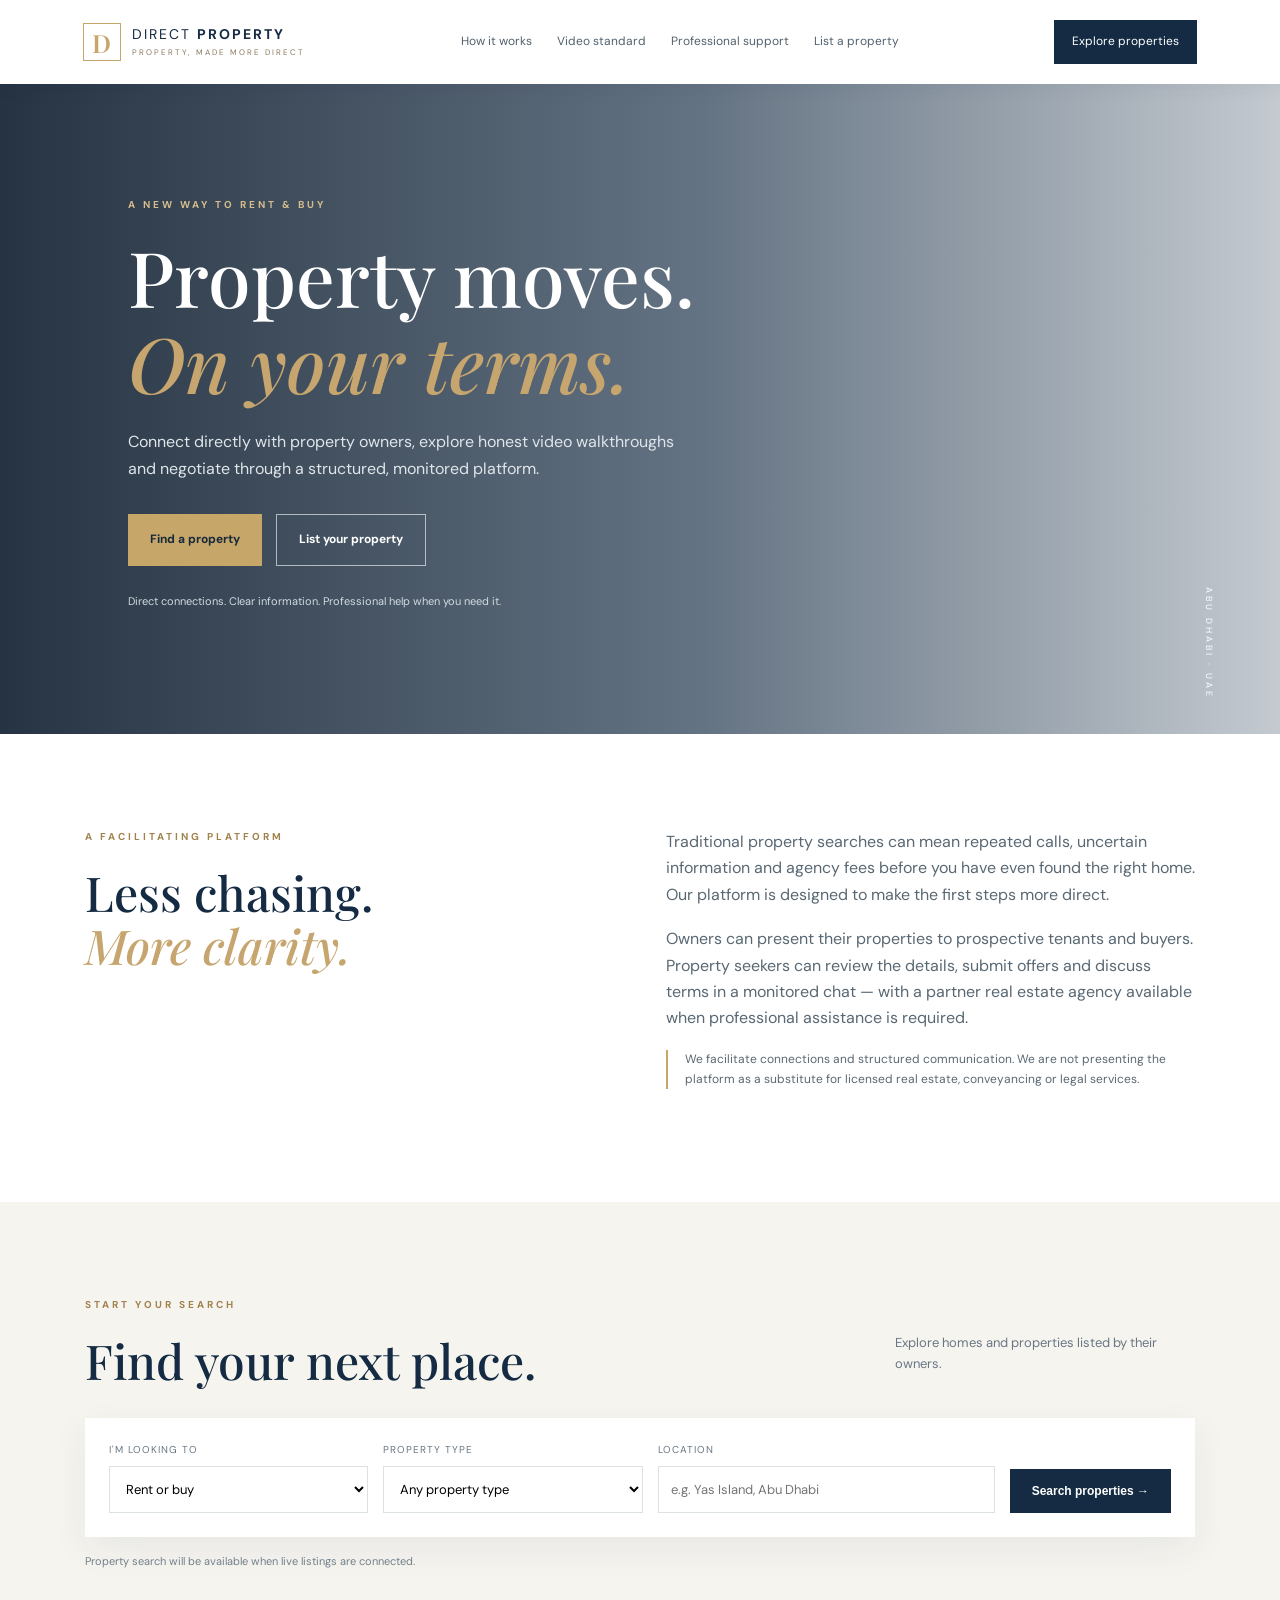
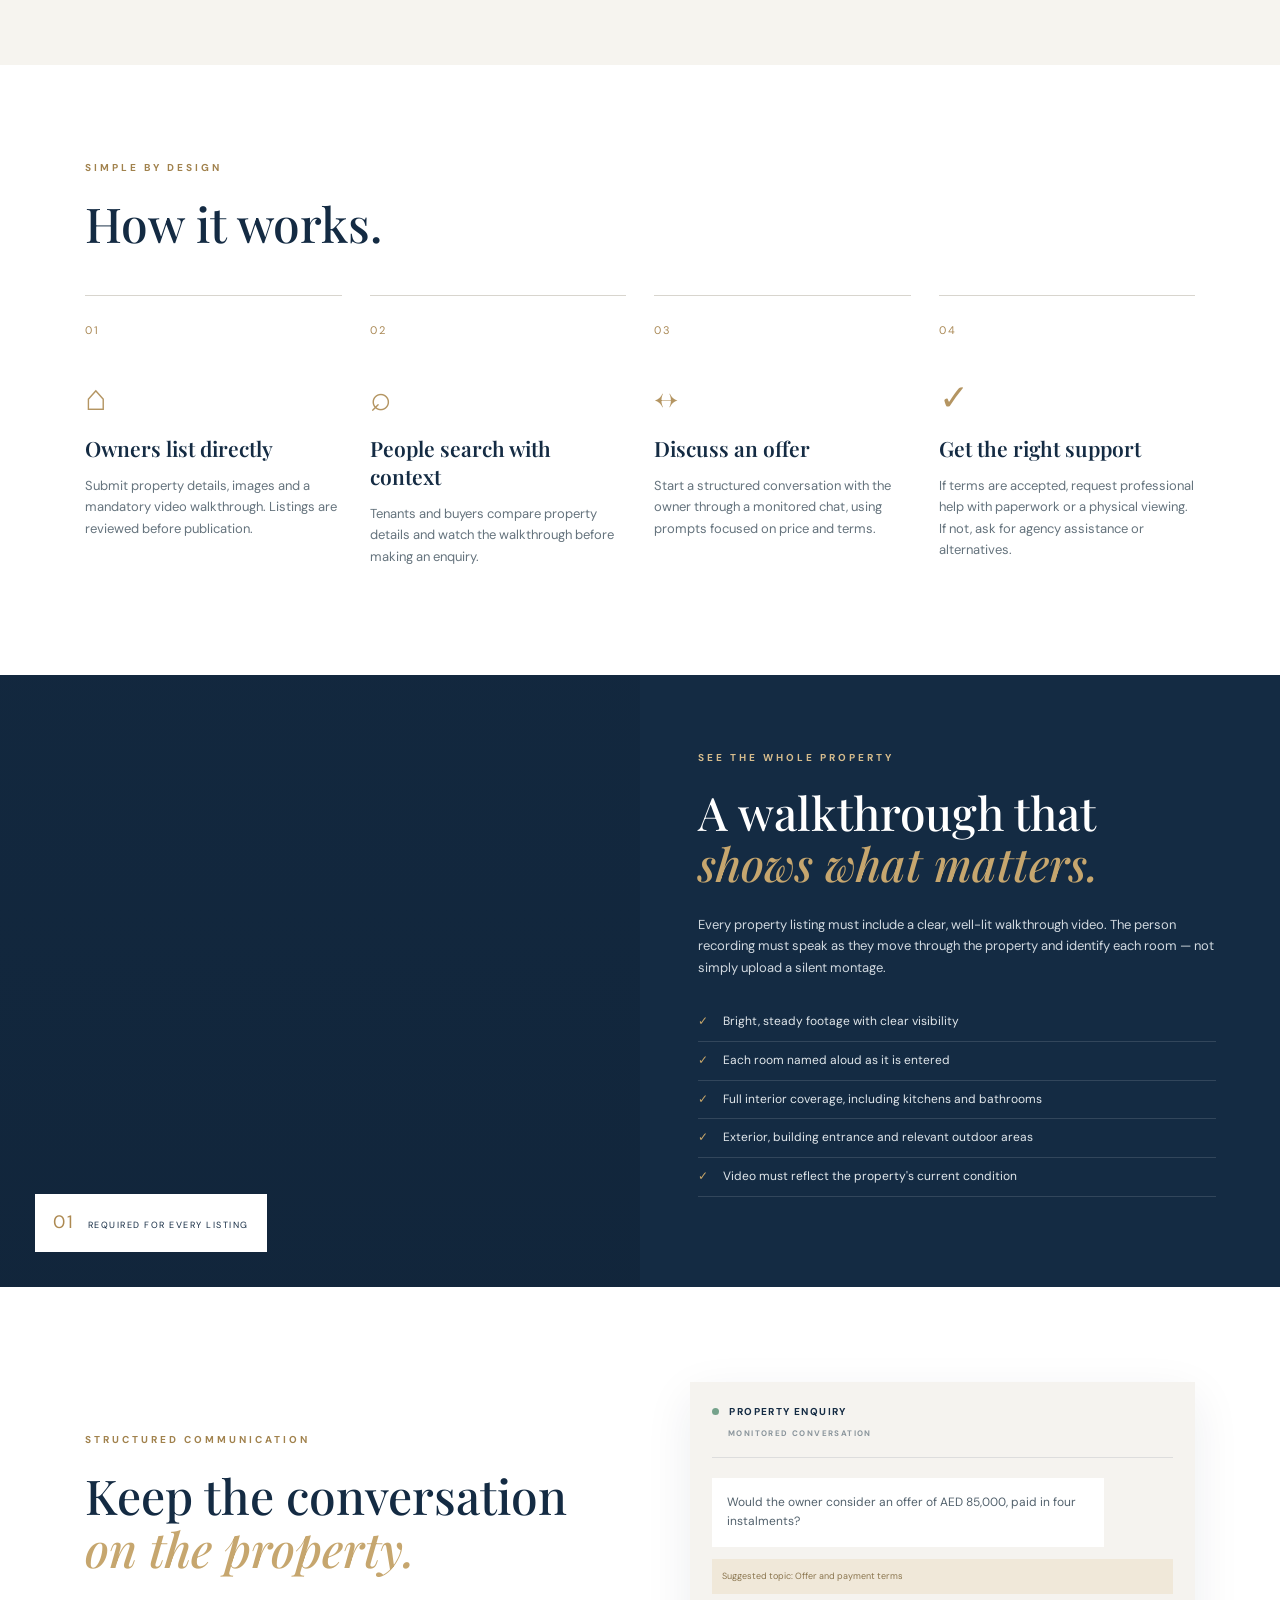
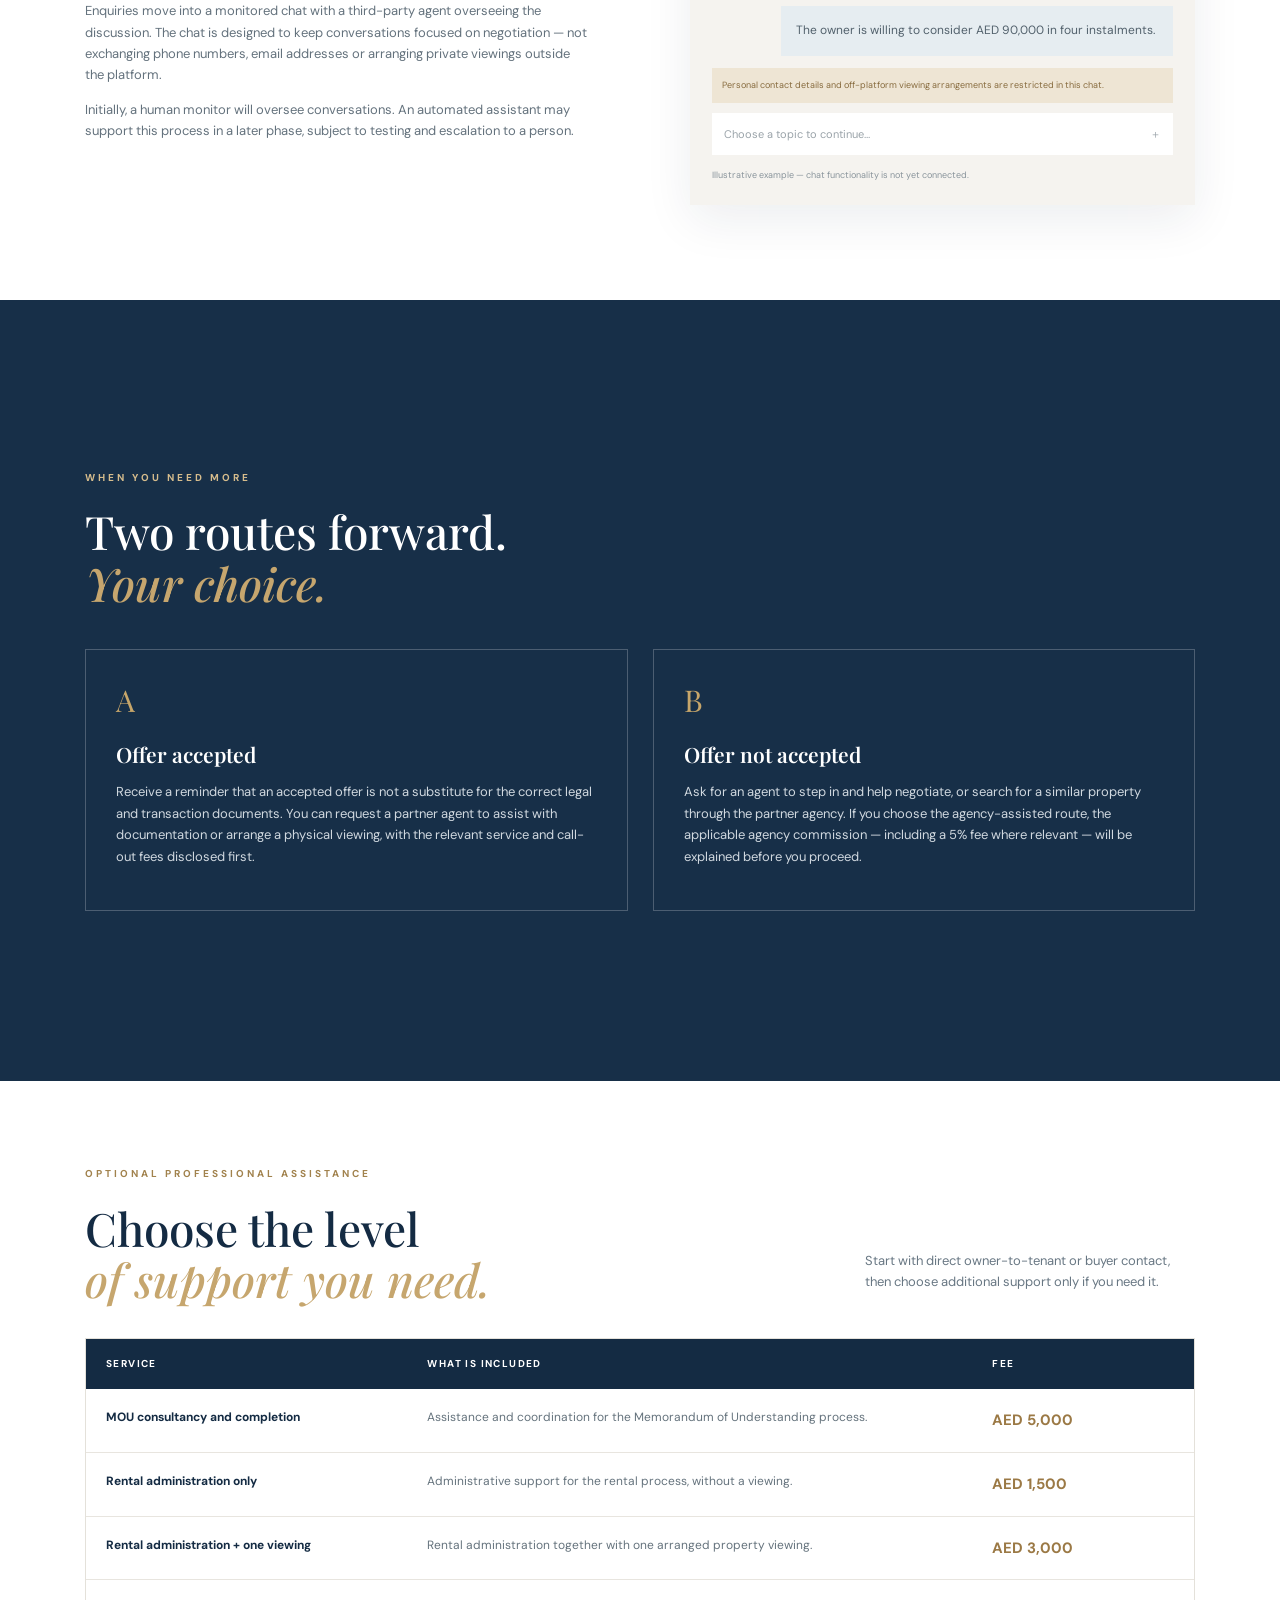
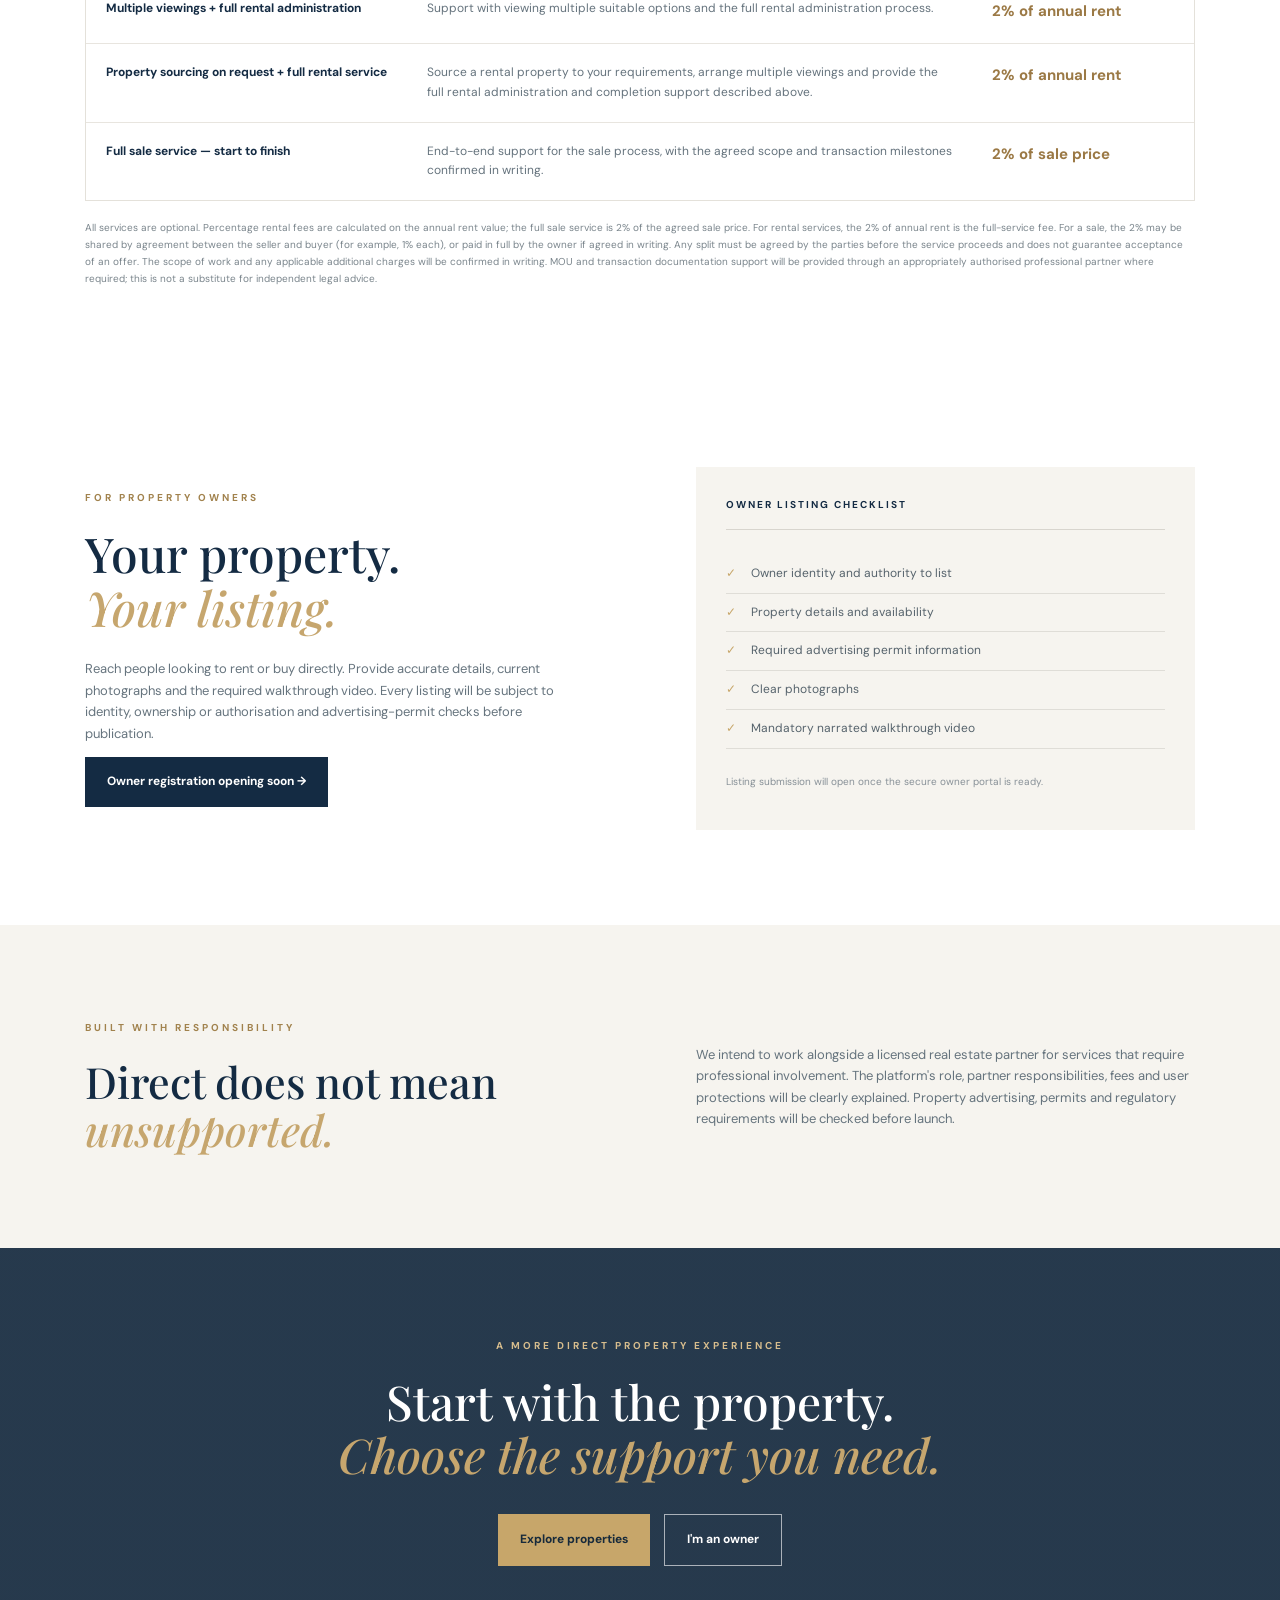
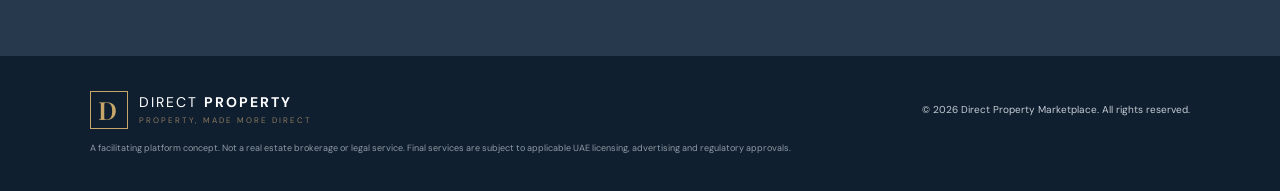
==== commit 60d3f7af: "Correct optional service fees and remove placeholder contact address" ====
--- a/index.html
+++ b/index.html
@@ -8,8 +8,8 @@
 <section class="video-section" id="video-standard"><div class="video-image"><div class="video-stamp"><span>01</span> REQUIRED FOR EVERY LISTING</div></div><div class="video-copy"><p class="eyebrow light">SEE THE WHOLE PROPERTY</p><h2>A walkthrough that<br><em>shows what matters.</em></h2><p>Every property listing must include a clear, well-lit walkthrough video. The person recording must speak as they move through the property and identify each room — not simply upload a silent montage.</p><ul class="check-list"><li>Bright, steady footage with clear visibility</li><li>Each room named aloud as it is entered</li><li>Full interior coverage, including kitchens and bathrooms</li><li>Exterior, building entrance and relevant outdoor areas</li><li>Video must reflect the property's current condition</li></ul></div></section>
 <section class="chat-section section-wrap"><div class="chat-copy"><p class="eyebrow">STRUCTURED COMMUNICATION</p><h2>Keep the conversation<br><em>on the property.</em></h2><p>Enquiries move into a monitored chat with a third-party agent overseeing the discussion. The chat is designed to keep conversations focused on negotiation — not exchanging phone numbers, email addresses or arranging private viewings outside the platform.</p><p>Initially, a human monitor will oversee conversations. An automated assistant may support this process in a later phase, subject to testing and escalation to a person.</p></div><div class="chat-demo"><div class="chat-top"><span class="online-dot"></span> PROPERTY ENQUIRY <small>MONITORED CONVERSATION</small></div><div class="chat-bubble">Would the owner consider an offer of AED 85,000, paid in four instalments?</div><div class="chat-system">Suggested topic: Offer and payment terms</div><div class="chat-bubble owner">The owner is willing to consider AED 90,000 in four instalments.</div><div class="chat-system warning">Personal contact details and off-platform viewing arrangements are restricted in this chat.</div><div class="chat-input">Choose a topic to continue… <span>＋</span></div><p class="demo-caption">Illustrative example — chat functionality is not yet connected.</p></div></section>
 <section class="outcome-section" id="support"><div class="section-wrap"><p class="eyebrow light">WHEN YOU NEED MORE</p><h2>Two routes forward.<br><em>Your choice.</em></h2><div class="outcome-grid"><article><div class="outcome-number">A</div><h3>Offer accepted</h3><p>Receive a reminder that an accepted offer is not a substitute for the correct legal and transaction documents. You can request a partner agent to assist with documentation or arrange a physical viewing, with the relevant service and call-out fees disclosed first.</p></article><article><div class="outcome-number">B</div><h3>Offer not accepted</h3><p>Ask for an agent to step in and help negotiate, or search for a similar property through the partner agency. If you choose the agency-assisted route, the applicable agency commission — including a 5% fee where relevant — will be explained before you proceed.</p></article></div></div></section>
-<section class="fees-section section-wrap" id="service-fees"><div class="fees-heading"><div><p class="eyebrow">OPTIONAL PROFESSIONAL ASSISTANCE</p><h2>Choose the level<br><em>of support you need.</em></h2></div><p>Start with direct owner-to-tenant or buyer contact, then choose additional support only if you need it.</p></div><div class="fees-table-wrap"><table class="fees-table"><thead><tr><th>Service</th><th>What is included</th><th>Fee</th></tr></thead><tbody><tr><td><strong>MOU consultancy and completion</strong></td><td>Assistance and coordination for the Memorandum of Understanding process.</td><td class="fee-amount">AED 5,000</td></tr><tr><td><strong>Rental administration only</strong></td><td>Administrative support for the rental process, without a viewing.</td><td class="fee-amount">AED 1,500</td></tr><tr><td><strong>Rental administration + one viewing</strong></td><td>Rental administration together with one arranged property viewing.</td><td class="fee-amount">AED 3,000</td></tr><tr><td><strong>Multiple viewings + full rental administration</strong></td><td>Support with viewing multiple suitable options and the full rental administration process.</td><td class="fee-amount">5% of annual rent</td></tr><tr><td><strong>Property sourcing on request + full rental service</strong></td><td>Source a rental property to your requirements, arrange multiple viewings and provide the full rental administration and completion support described above.</td><td class="fee-amount">5% of annual rent</td></tr><tr><td><strong>Full sale service — start to finish</strong></td><td>End-to-end support for the sale process, with the agreed scope and transaction milestones confirmed in writing.</td><td class="fee-amount">2% of sale price</td></tr></tbody></table></div><p class="fees-note">All services are optional. Percentage rental fees are calculated on the annual rent value; the full sale service is 2% of the agreed sale price. For a sale, the 2% may be shared by agreement between the seller and buyer (for example, 1% each), or paid by one party if agreed in writing. Any split must be agreed by the parties before the service proceeds and does not guarantee acceptance of an offer. The scope of work and any applicable additional charges will be confirmed in writing. MOU and transaction documentation support will be provided through an appropriately authorised professional partner where required; this is not a substitute for independent legal advice.</p></section>
-<section class="list-section section-wrap" id="list-property"><div><p class="eyebrow">FOR PROPERTY OWNERS</p><h2>Your property.<br><em>Your listing.</em></h2><p>Reach people looking to rent or buy directly. Provide accurate details, current photographs and the required walkthrough video. Every listing will be subject to identity, ownership or authorisation and advertising-permit checks before publication.</p><a class="button button-dark" href="mailto:hello@directproperty.example?subject=Property%20listing%20enquiry">Register your interest →</a></div><div class="owner-panel"><div class="owner-panel-top">OWNER LISTING CHECKLIST</div><ul class="check-list dark-check"><li>Owner identity and authority to list</li><li>Property details and availability</li><li>Required advertising permit information</li><li>Clear photographs</li><li>Mandatory narrated walkthrough video</li></ul><p>Listing submission will open once the secure owner portal is ready.</p></div></section>
+<section class="fees-section section-wrap" id="service-fees"><div class="fees-heading"><div><p class="eyebrow">OPTIONAL PROFESSIONAL ASSISTANCE</p><h2>Choose the level<br><em>of support you need.</em></h2></div><p>Start with direct owner-to-tenant or buyer contact, then choose additional support only if you need it.</p></div><div class="fees-table-wrap"><table class="fees-table"><thead><tr><th>Service</th><th>What is included</th><th>Fee</th></tr></thead><tbody><tr><td><strong>MOU consultancy and completion</strong></td><td>Assistance and coordination for the Memorandum of Understanding process.</td><td class="fee-amount">AED 5,000</td></tr><tr><td><strong>Rental administration only</strong></td><td>Administrative support for the rental process, without a viewing.</td><td class="fee-amount">AED 1,500</td></tr><tr><td><strong>Rental administration + one viewing</strong></td><td>Rental administration together with one arranged property viewing.</td><td class="fee-amount">AED 3,000</td></tr><tr><td><strong>Multiple viewings + full rental administration</strong></td><td>Support with viewing multiple suitable options and the full rental administration process.</td><td class="fee-amount">2% of annual rent</td></tr><tr><td><strong>Property sourcing on request + full rental service</strong></td><td>Source a rental property to your requirements, arrange multiple viewings and provide the full rental administration and completion support described above.</td><td class="fee-amount">2% of annual rent</td></tr><tr><td><strong>Full sale service — start to finish</strong></td><td>End-to-end support for the sale process, with the agreed scope and transaction milestones confirmed in writing.</td><td class="fee-amount">2% of sale price</td></tr></tbody></table></div><p class="fees-note">All services are optional. Percentage rental fees are calculated on the annual rent value; the full sale service is 2% of the agreed sale price. For rental services, the 2% of annual rent is the full-service fee. For a sale, the 2% may be shared by agreement between the seller and buyer (for example, 1% each), or paid in full by the owner if agreed in writing. Any split must be agreed by the parties before the service proceeds and does not guarantee acceptance of an offer. The scope of work and any applicable additional charges will be confirmed in writing. MOU and transaction documentation support will be provided through an appropriately authorised professional partner where required; this is not a substitute for independent legal advice.</p></section>
+<section class="list-section section-wrap" id="list-property"><div><p class="eyebrow">FOR PROPERTY OWNERS</p><h2>Your property.<br><em>Your listing.</em></h2><p>Reach people looking to rent or buy directly. Provide accurate details, current photographs and the required walkthrough video. Every listing will be subject to identity, ownership or authorisation and advertising-permit checks before publication.</p><a class="button button-dark" href="#list-property">Owner registration opening soon →</a></div><div class="owner-panel"><div class="owner-panel-top">OWNER LISTING CHECKLIST</div><ul class="check-list dark-check"><li>Owner identity and authority to list</li><li>Property details and availability</li><li>Required advertising permit information</li><li>Clear photographs</li><li>Mandatory narrated walkthrough video</li></ul><p>Listing submission will open once the secure owner portal is ready.</p></div></section>
 <section class="trust-section"><div class="section-wrap trust-inner"><div><p class="eyebrow">BUILT WITH RESPONSIBILITY</p><h2>Direct does not mean<br><em>unsupported.</em></h2></div><p>We intend to work alongside a licensed real estate partner for services that require professional involvement. The platform's role, partner responsibilities, fees and user protections will be clearly explained. Property advertising, permits and regulatory requirements will be checked before launch.</p></div></section>
 <section class="final-cta"><p class="eyebrow light">A MORE DIRECT PROPERTY EXPERIENCE</p><h2>Start with the property.<br><em>Choose the support you need.</em></h2><div class="hero-actions"><a class="button button-gold" href="#search">Explore properties</a><a class="button button-outline" href="#list-property">I'm an owner</a></div></section></main>
 <footer><a class="brand footer-brand" href="#home"><span class="brand-mark">D</span><span>DIRECT <b>PROPERTY</b><small>PROPERTY, MADE MORE DIRECT</small></span></a><p>© <span id="year"></span> Direct Property Marketplace. All rights reserved.</p><p class="footer-disclaimer">A facilitating platform concept. Not a real estate brokerage or legal service. Final services are subject to applicable UAE licensing, advertising and regulatory approvals.</p></footer><script src="script.js"></script></body></html>
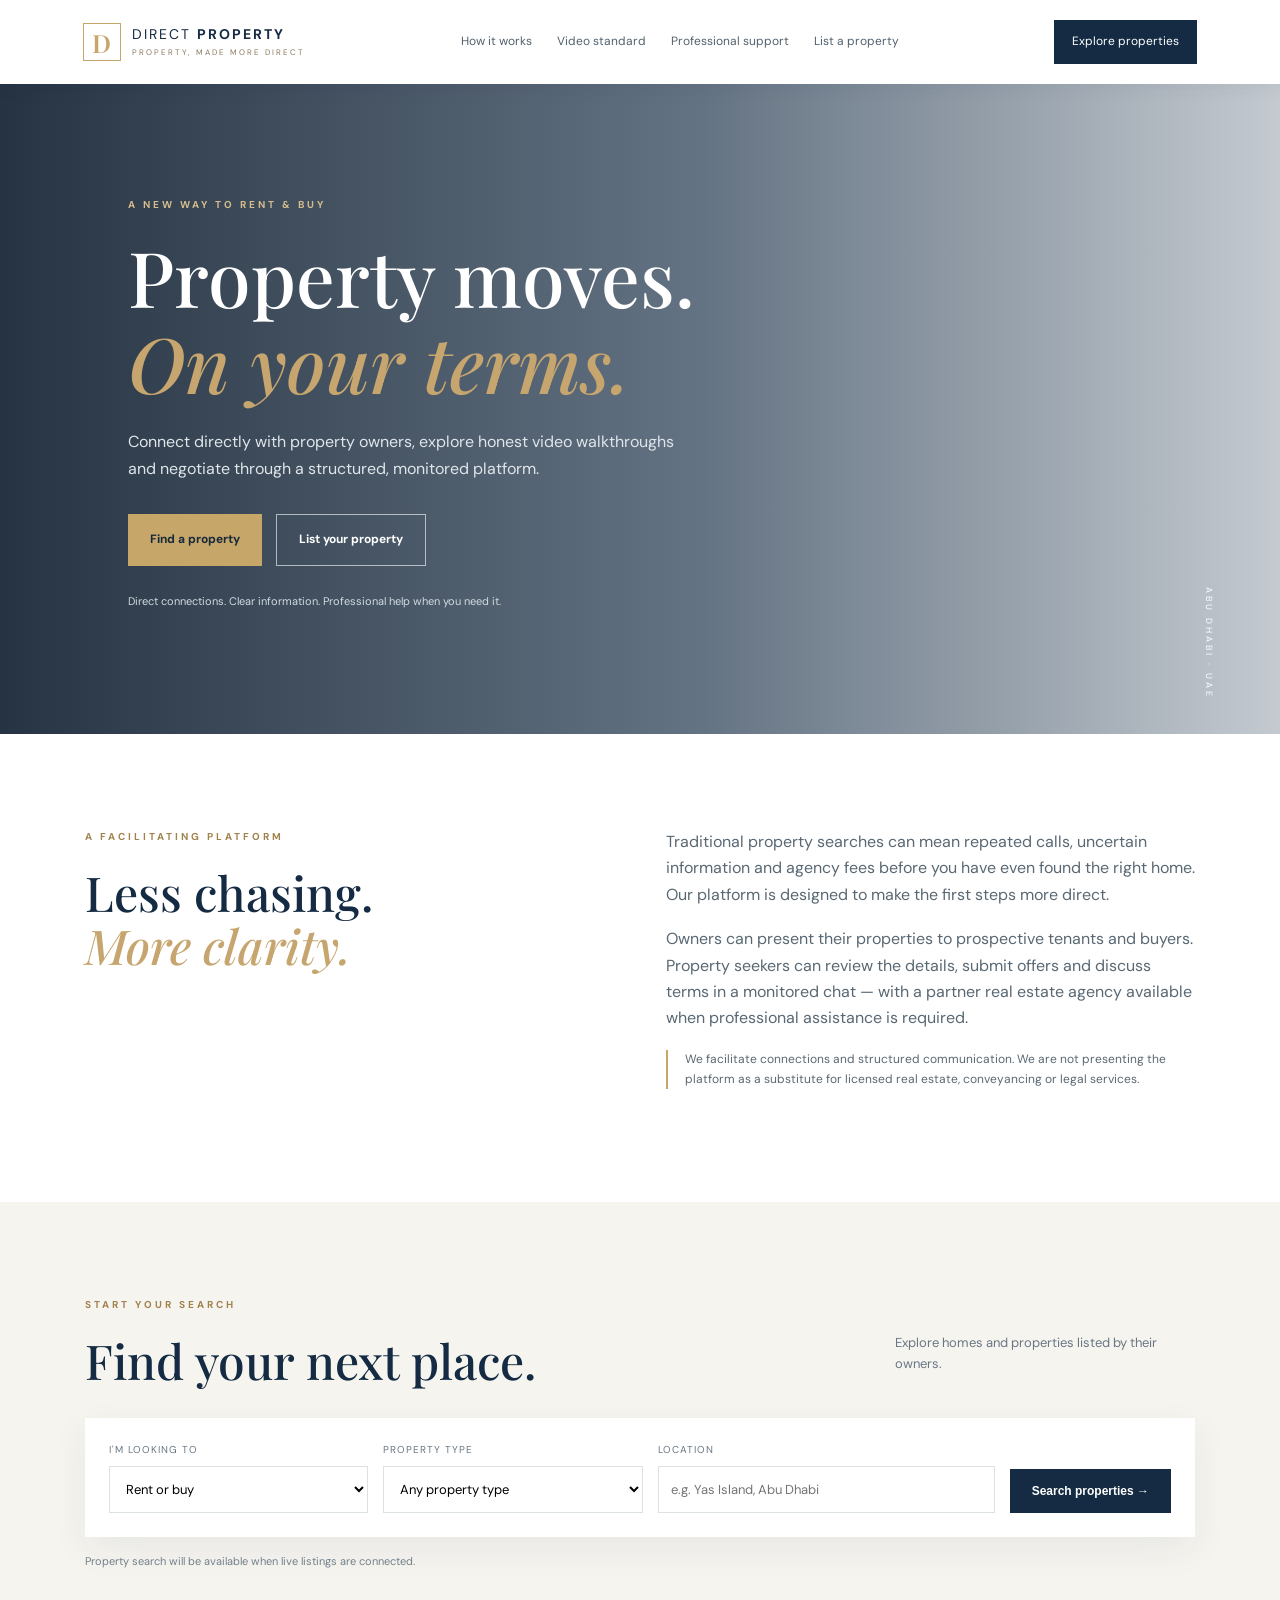
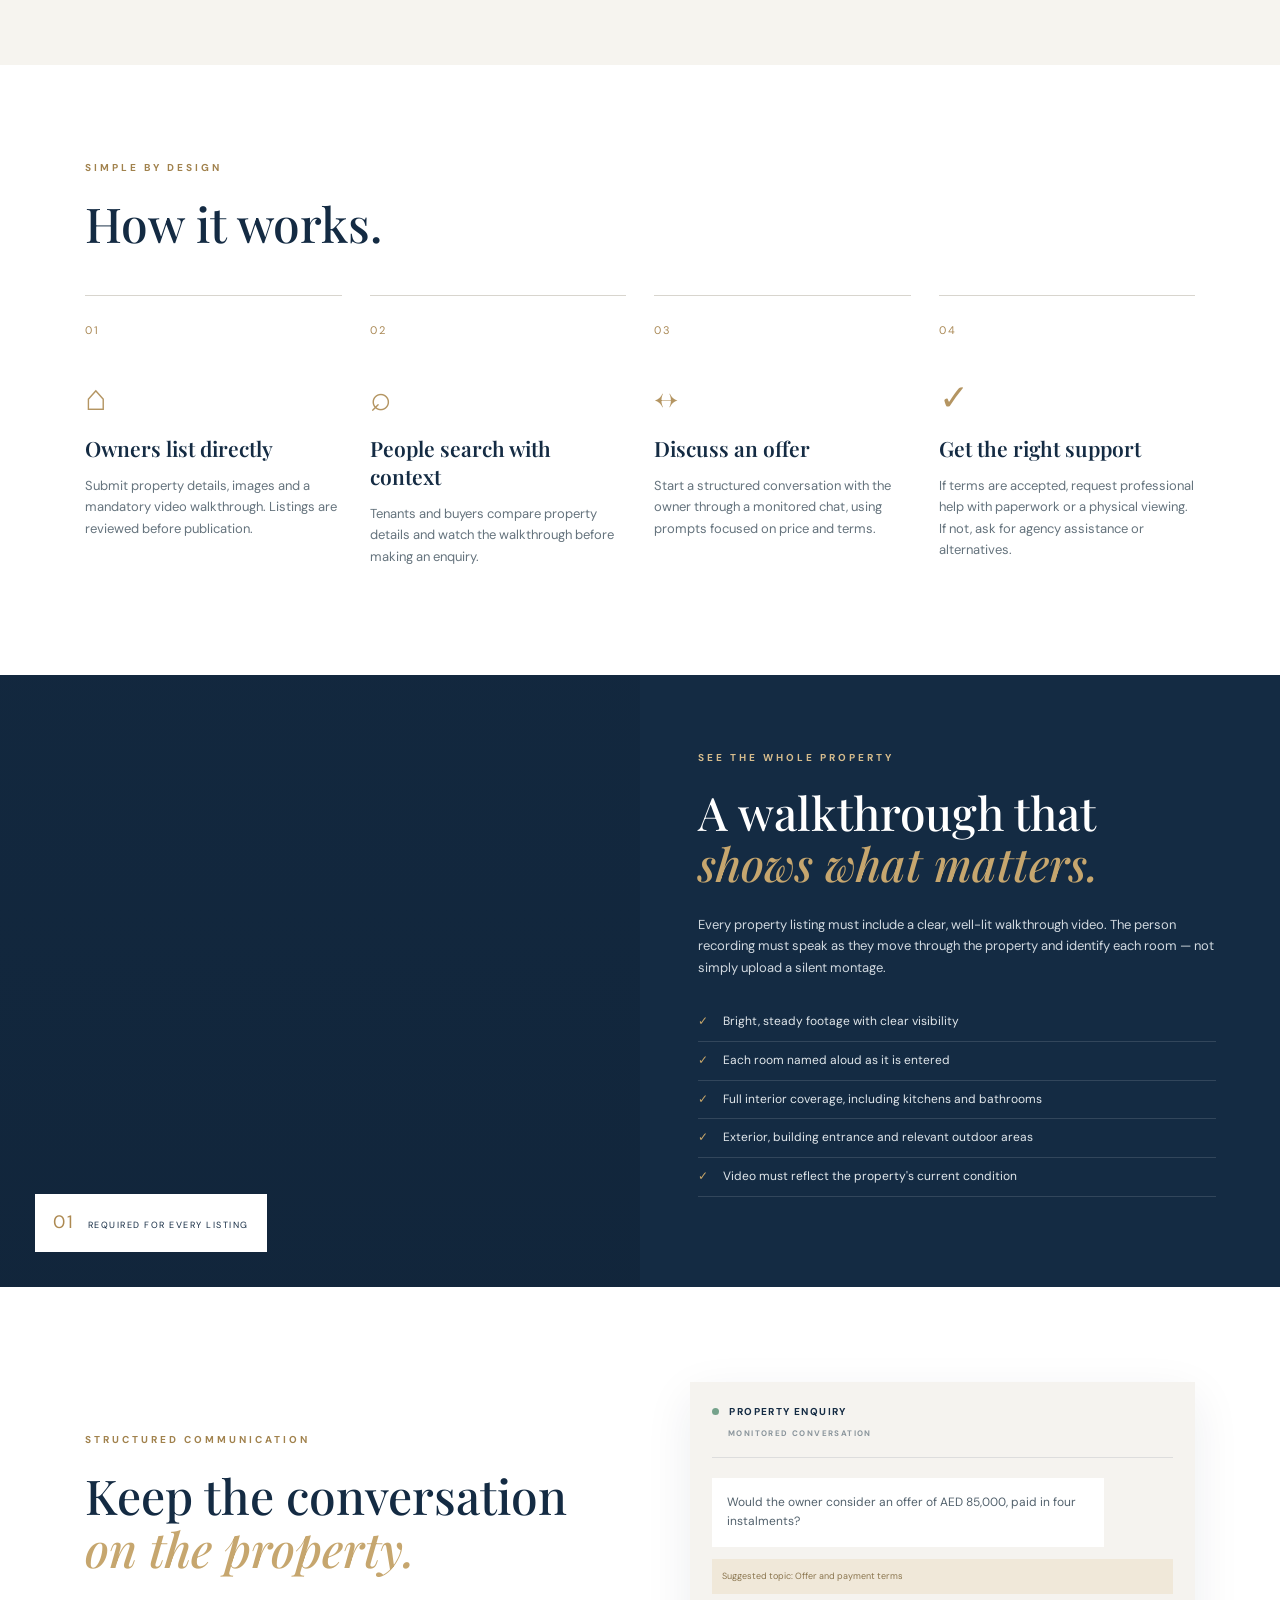
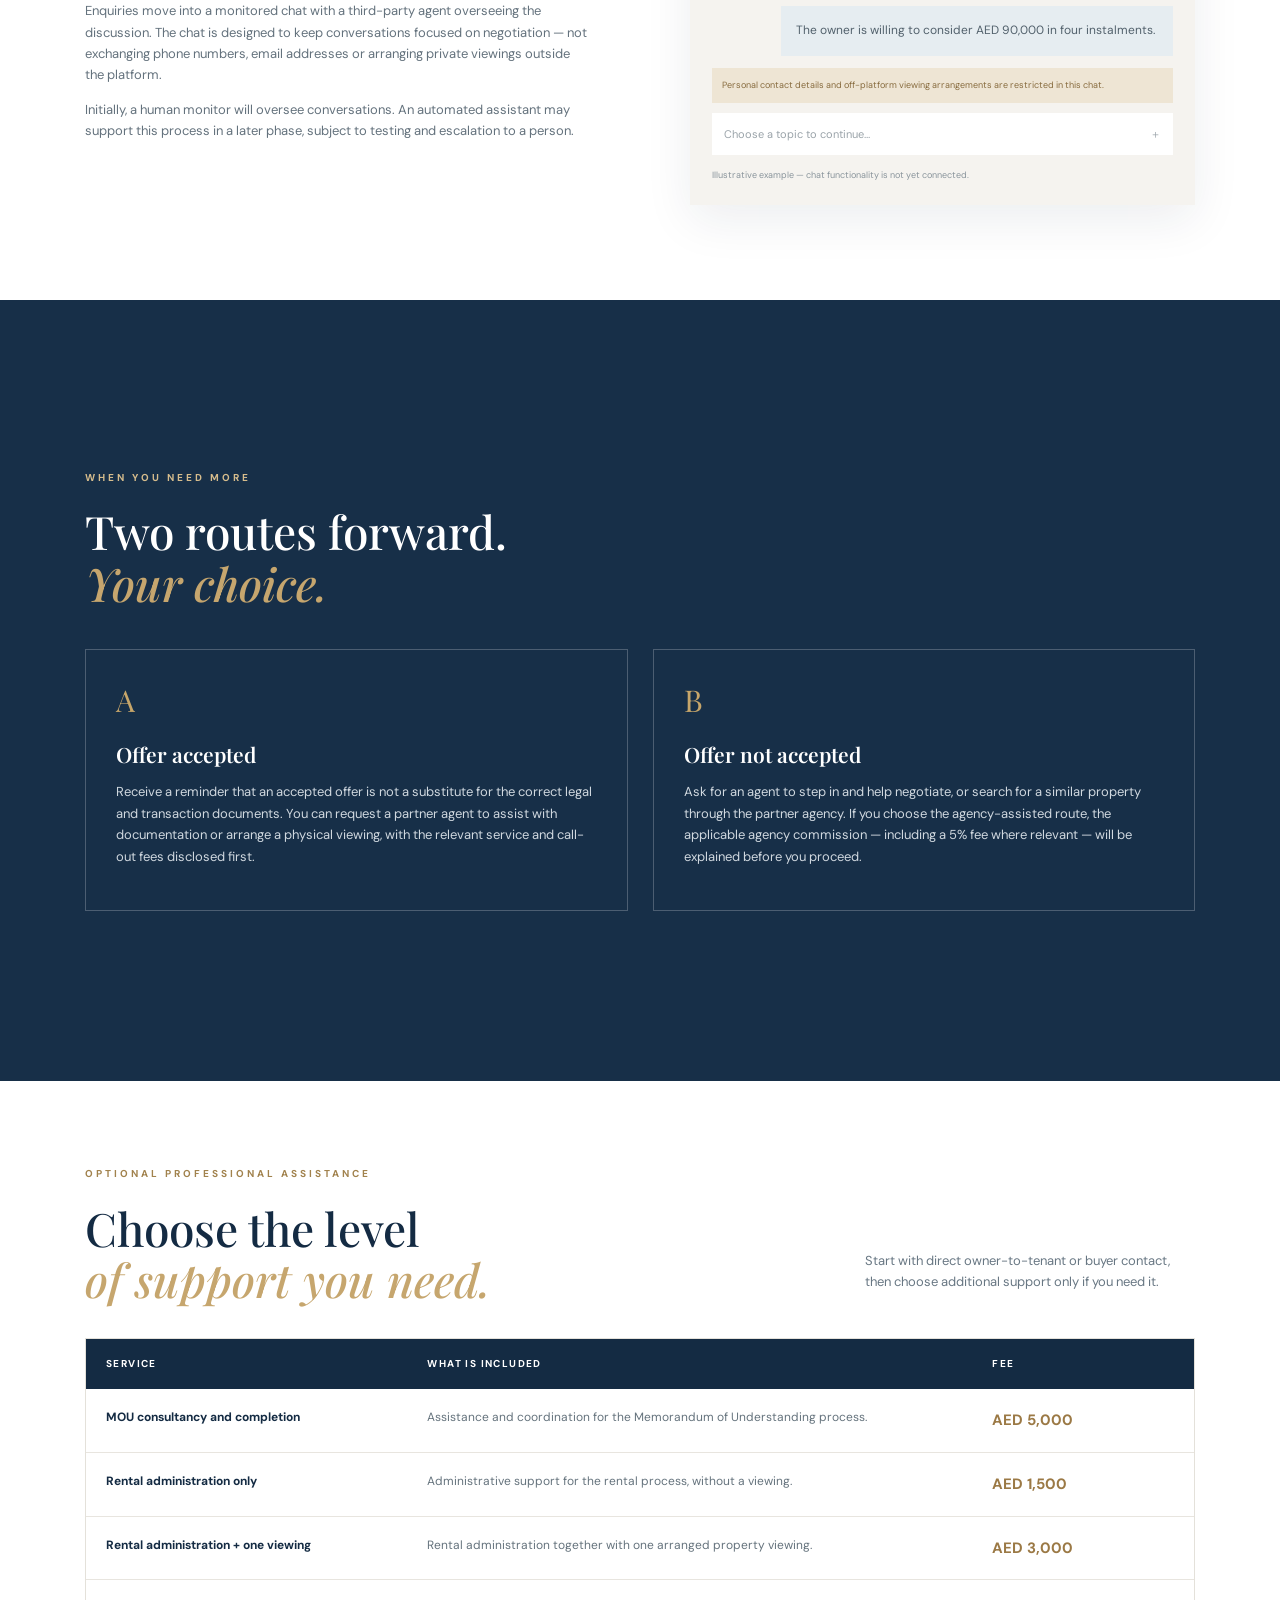
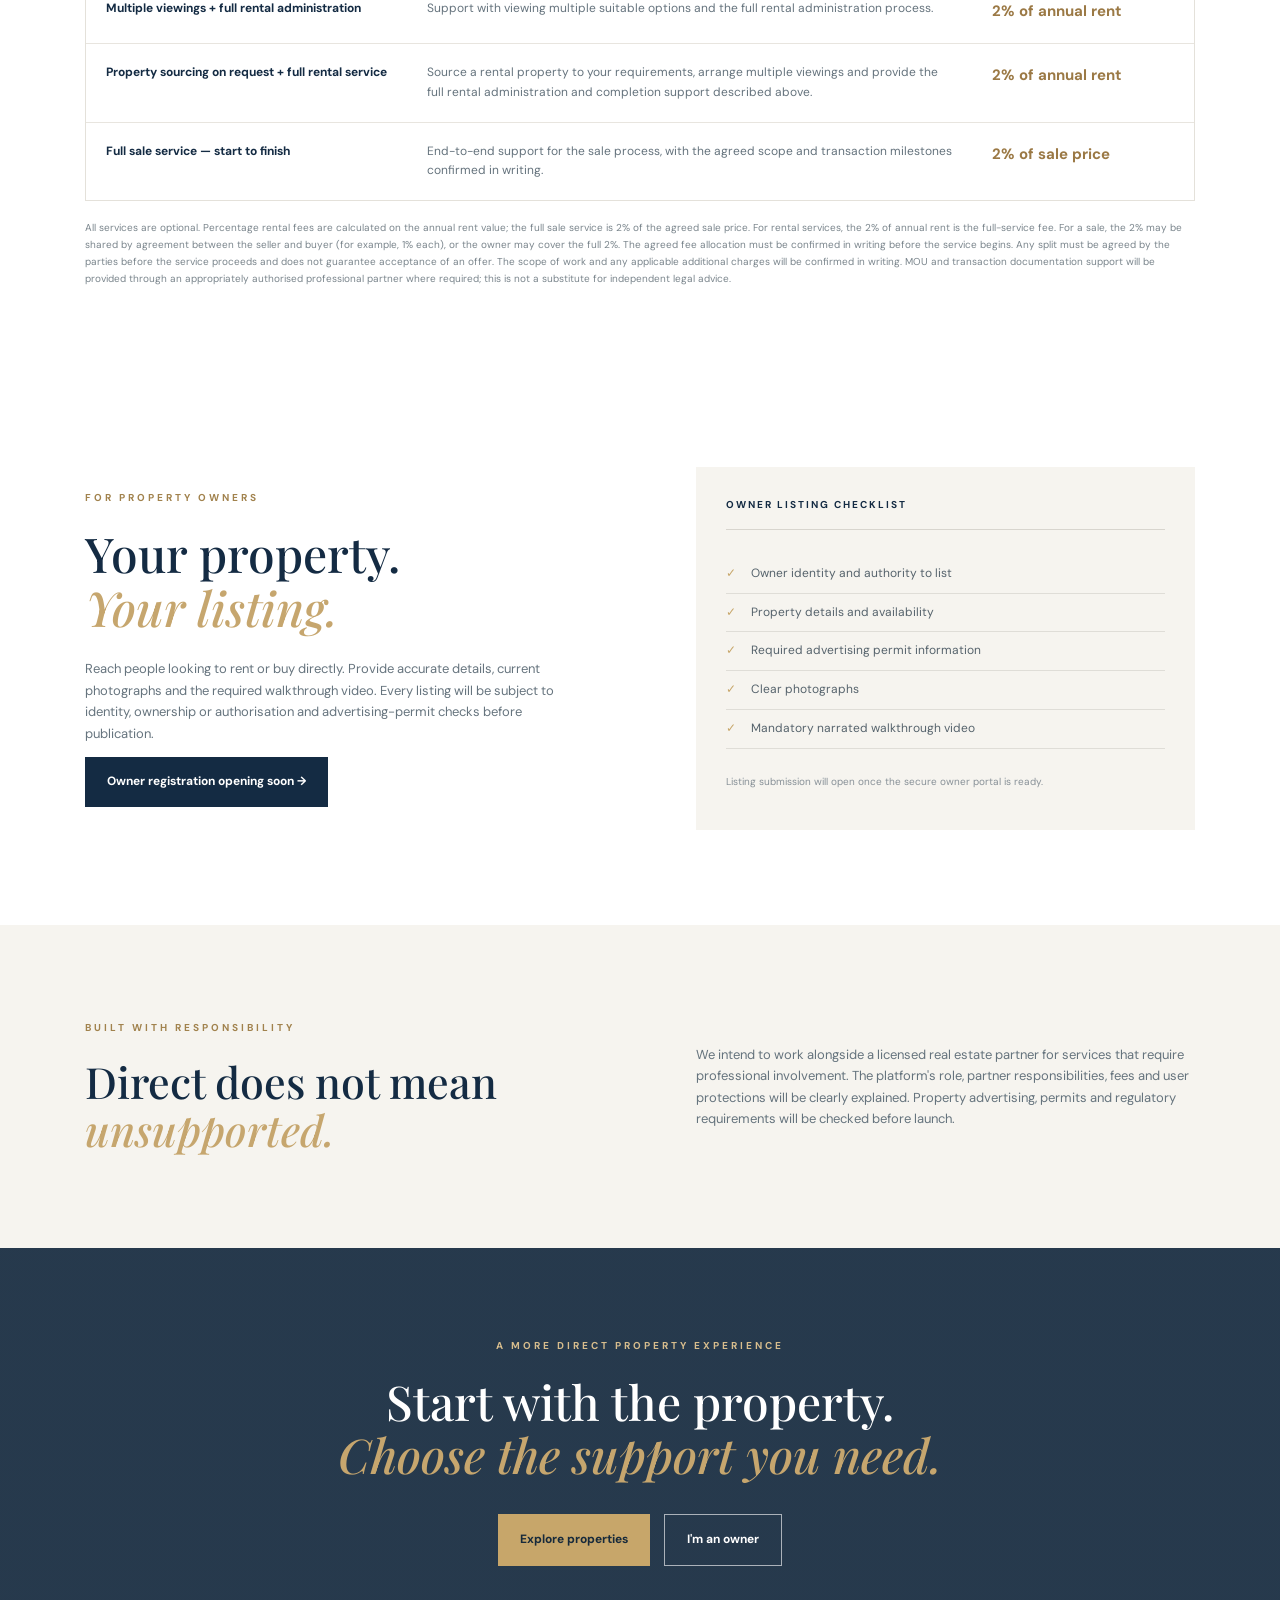
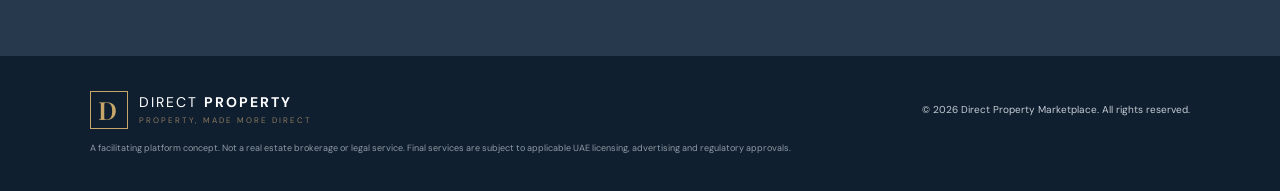
==== commit b80b01c0: "Clarify owner-paid sale fee option" ====
--- a/index.html
+++ b/index.html
@@ -8,7 +8,7 @@
 <section class="video-section" id="video-standard"><div class="video-image"><div class="video-stamp"><span>01</span> REQUIRED FOR EVERY LISTING</div></div><div class="video-copy"><p class="eyebrow light">SEE THE WHOLE PROPERTY</p><h2>A walkthrough that<br><em>shows what matters.</em></h2><p>Every property listing must include a clear, well-lit walkthrough video. The person recording must speak as they move through the property and identify each room — not simply upload a silent montage.</p><ul class="check-list"><li>Bright, steady footage with clear visibility</li><li>Each room named aloud as it is entered</li><li>Full interior coverage, including kitchens and bathrooms</li><li>Exterior, building entrance and relevant outdoor areas</li><li>Video must reflect the property's current condition</li></ul></div></section>
 <section class="chat-section section-wrap"><div class="chat-copy"><p class="eyebrow">STRUCTURED COMMUNICATION</p><h2>Keep the conversation<br><em>on the property.</em></h2><p>Enquiries move into a monitored chat with a third-party agent overseeing the discussion. The chat is designed to keep conversations focused on negotiation — not exchanging phone numbers, email addresses or arranging private viewings outside the platform.</p><p>Initially, a human monitor will oversee conversations. An automated assistant may support this process in a later phase, subject to testing and escalation to a person.</p></div><div class="chat-demo"><div class="chat-top"><span class="online-dot"></span> PROPERTY ENQUIRY <small>MONITORED CONVERSATION</small></div><div class="chat-bubble">Would the owner consider an offer of AED 85,000, paid in four instalments?</div><div class="chat-system">Suggested topic: Offer and payment terms</div><div class="chat-bubble owner">The owner is willing to consider AED 90,000 in four instalments.</div><div class="chat-system warning">Personal contact details and off-platform viewing arrangements are restricted in this chat.</div><div class="chat-input">Choose a topic to continue… <span>＋</span></div><p class="demo-caption">Illustrative example — chat functionality is not yet connected.</p></div></section>
 <section class="outcome-section" id="support"><div class="section-wrap"><p class="eyebrow light">WHEN YOU NEED MORE</p><h2>Two routes forward.<br><em>Your choice.</em></h2><div class="outcome-grid"><article><div class="outcome-number">A</div><h3>Offer accepted</h3><p>Receive a reminder that an accepted offer is not a substitute for the correct legal and transaction documents. You can request a partner agent to assist with documentation or arrange a physical viewing, with the relevant service and call-out fees disclosed first.</p></article><article><div class="outcome-number">B</div><h3>Offer not accepted</h3><p>Ask for an agent to step in and help negotiate, or search for a similar property through the partner agency. If you choose the agency-assisted route, the applicable agency commission — including a 5% fee where relevant — will be explained before you proceed.</p></article></div></div></section>
-<section class="fees-section section-wrap" id="service-fees"><div class="fees-heading"><div><p class="eyebrow">OPTIONAL PROFESSIONAL ASSISTANCE</p><h2>Choose the level<br><em>of support you need.</em></h2></div><p>Start with direct owner-to-tenant or buyer contact, then choose additional support only if you need it.</p></div><div class="fees-table-wrap"><table class="fees-table"><thead><tr><th>Service</th><th>What is included</th><th>Fee</th></tr></thead><tbody><tr><td><strong>MOU consultancy and completion</strong></td><td>Assistance and coordination for the Memorandum of Understanding process.</td><td class="fee-amount">AED 5,000</td></tr><tr><td><strong>Rental administration only</strong></td><td>Administrative support for the rental process, without a viewing.</td><td class="fee-amount">AED 1,500</td></tr><tr><td><strong>Rental administration + one viewing</strong></td><td>Rental administration together with one arranged property viewing.</td><td class="fee-amount">AED 3,000</td></tr><tr><td><strong>Multiple viewings + full rental administration</strong></td><td>Support with viewing multiple suitable options and the full rental administration process.</td><td class="fee-amount">2% of annual rent</td></tr><tr><td><strong>Property sourcing on request + full rental service</strong></td><td>Source a rental property to your requirements, arrange multiple viewings and provide the full rental administration and completion support described above.</td><td class="fee-amount">2% of annual rent</td></tr><tr><td><strong>Full sale service — start to finish</strong></td><td>End-to-end support for the sale process, with the agreed scope and transaction milestones confirmed in writing.</td><td class="fee-amount">2% of sale price</td></tr></tbody></table></div><p class="fees-note">All services are optional. Percentage rental fees are calculated on the annual rent value; the full sale service is 2% of the agreed sale price. For rental services, the 2% of annual rent is the full-service fee. For a sale, the 2% may be shared by agreement between the seller and buyer (for example, 1% each), or paid in full by the owner if agreed in writing. Any split must be agreed by the parties before the service proceeds and does not guarantee acceptance of an offer. The scope of work and any applicable additional charges will be confirmed in writing. MOU and transaction documentation support will be provided through an appropriately authorised professional partner where required; this is not a substitute for independent legal advice.</p></section>
+<section class="fees-section section-wrap" id="service-fees"><div class="fees-heading"><div><p class="eyebrow">OPTIONAL PROFESSIONAL ASSISTANCE</p><h2>Choose the level<br><em>of support you need.</em></h2></div><p>Start with direct owner-to-tenant or buyer contact, then choose additional support only if you need it.</p></div><div class="fees-table-wrap"><table class="fees-table"><thead><tr><th>Service</th><th>What is included</th><th>Fee</th></tr></thead><tbody><tr><td><strong>MOU consultancy and completion</strong></td><td>Assistance and coordination for the Memorandum of Understanding process.</td><td class="fee-amount">AED 5,000</td></tr><tr><td><strong>Rental administration only</strong></td><td>Administrative support for the rental process, without a viewing.</td><td class="fee-amount">AED 1,500</td></tr><tr><td><strong>Rental administration + one viewing</strong></td><td>Rental administration together with one arranged property viewing.</td><td class="fee-amount">AED 3,000</td></tr><tr><td><strong>Multiple viewings + full rental administration</strong></td><td>Support with viewing multiple suitable options and the full rental administration process.</td><td class="fee-amount">2% of annual rent</td></tr><tr><td><strong>Property sourcing on request + full rental service</strong></td><td>Source a rental property to your requirements, arrange multiple viewings and provide the full rental administration and completion support described above.</td><td class="fee-amount">2% of annual rent</td></tr><tr><td><strong>Full sale service — start to finish</strong></td><td>End-to-end support for the sale process, with the agreed scope and transaction milestones confirmed in writing.</td><td class="fee-amount">2% of sale price</td></tr></tbody></table></div><p class="fees-note">All services are optional. Percentage rental fees are calculated on the annual rent value; the full sale service is 2% of the agreed sale price. For rental services, the 2% of annual rent is the full-service fee. For a sale, the 2% may be shared by agreement between the seller and buyer (for example, 1% each), or the owner may cover the full 2%. The agreed fee allocation must be confirmed in writing before the service begins. Any split must be agreed by the parties before the service proceeds and does not guarantee acceptance of an offer. The scope of work and any applicable additional charges will be confirmed in writing. MOU and transaction documentation support will be provided through an appropriately authorised professional partner where required; this is not a substitute for independent legal advice.</p></section>
 <section class="list-section section-wrap" id="list-property"><div><p class="eyebrow">FOR PROPERTY OWNERS</p><h2>Your property.<br><em>Your listing.</em></h2><p>Reach people looking to rent or buy directly. Provide accurate details, current photographs and the required walkthrough video. Every listing will be subject to identity, ownership or authorisation and advertising-permit checks before publication.</p><a class="button button-dark" href="#list-property">Owner registration opening soon →</a></div><div class="owner-panel"><div class="owner-panel-top">OWNER LISTING CHECKLIST</div><ul class="check-list dark-check"><li>Owner identity and authority to list</li><li>Property details and availability</li><li>Required advertising permit information</li><li>Clear photographs</li><li>Mandatory narrated walkthrough video</li></ul><p>Listing submission will open once the secure owner portal is ready.</p></div></section>
 <section class="trust-section"><div class="section-wrap trust-inner"><div><p class="eyebrow">BUILT WITH RESPONSIBILITY</p><h2>Direct does not mean<br><em>unsupported.</em></h2></div><p>We intend to work alongside a licensed real estate partner for services that require professional involvement. The platform's role, partner responsibilities, fees and user protections will be clearly explained. Property advertising, permits and regulatory requirements will be checked before launch.</p></div></section>
 <section class="final-cta"><p class="eyebrow light">A MORE DIRECT PROPERTY EXPERIENCE</p><h2>Start with the property.<br><em>Choose the support you need.</em></h2><div class="hero-actions"><a class="button button-gold" href="#search">Explore properties</a><a class="button button-outline" href="#list-property">I'm an owner</a></div></section></main>
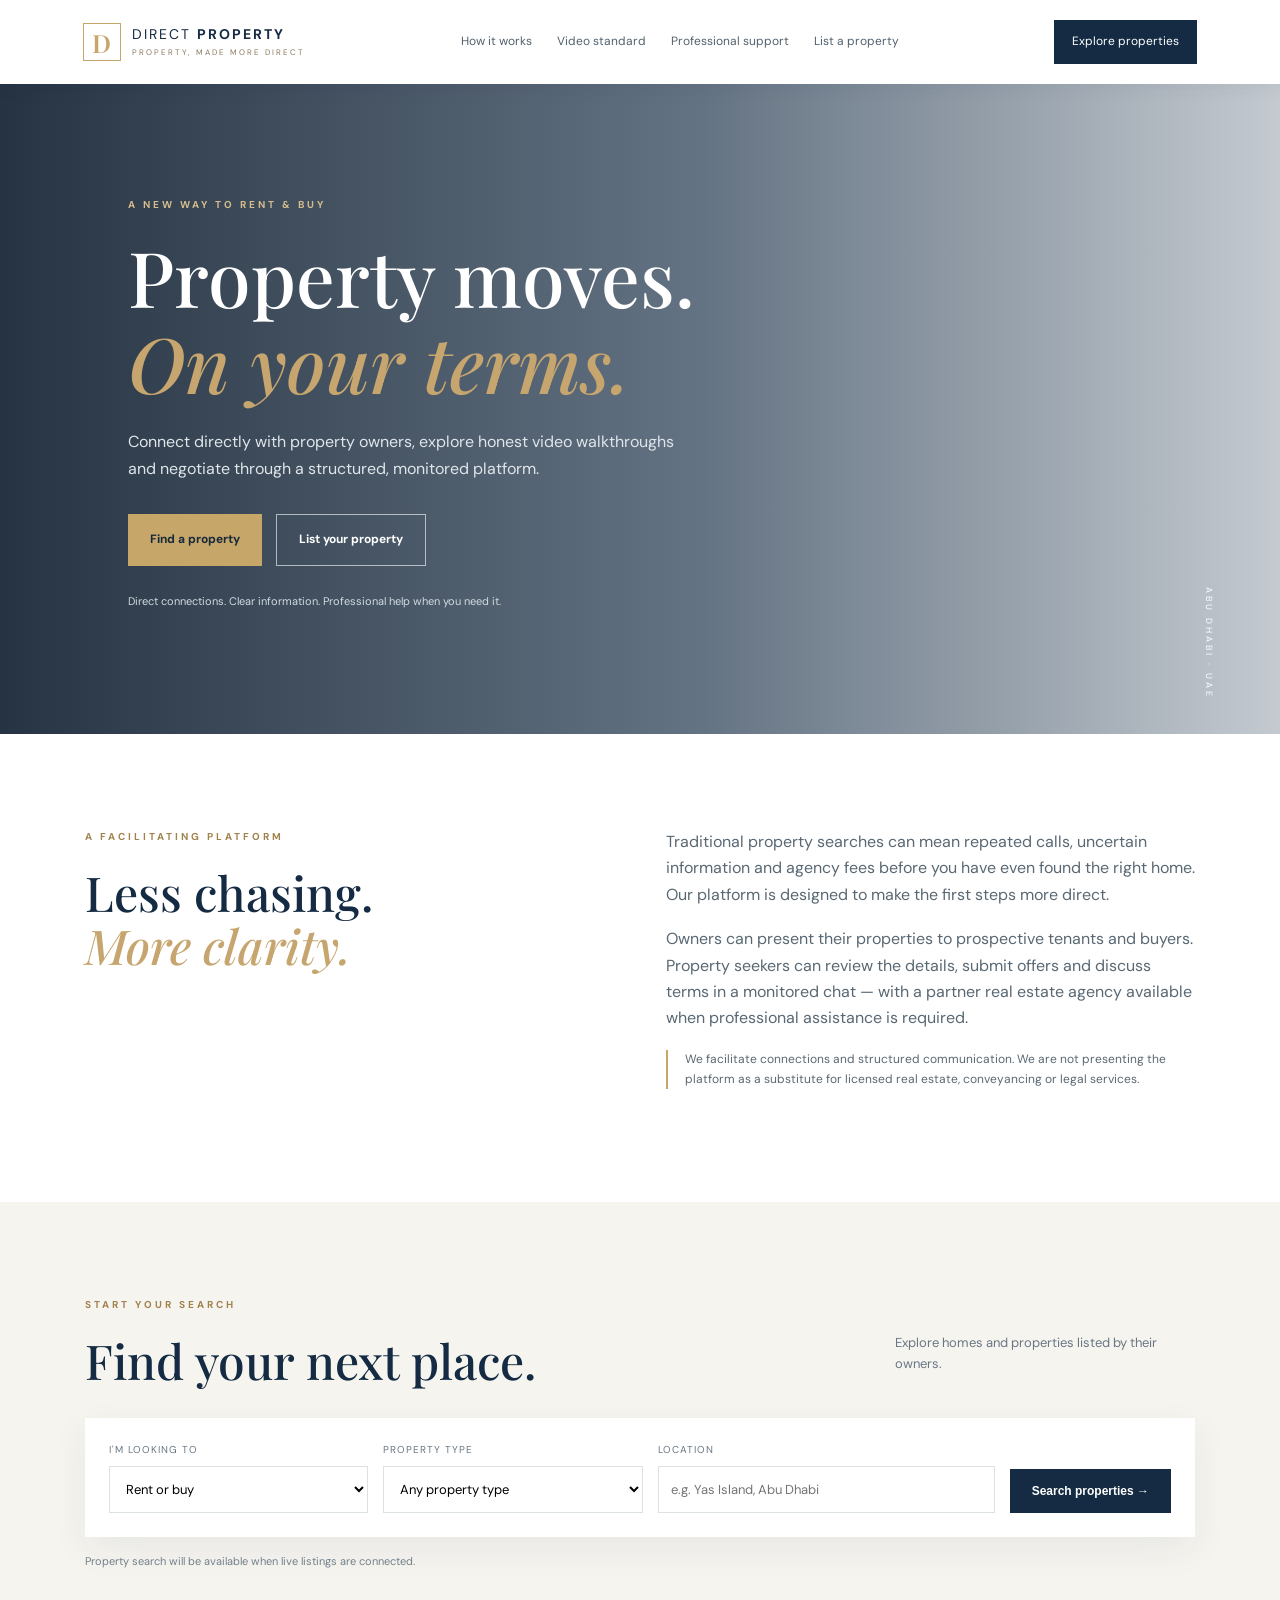
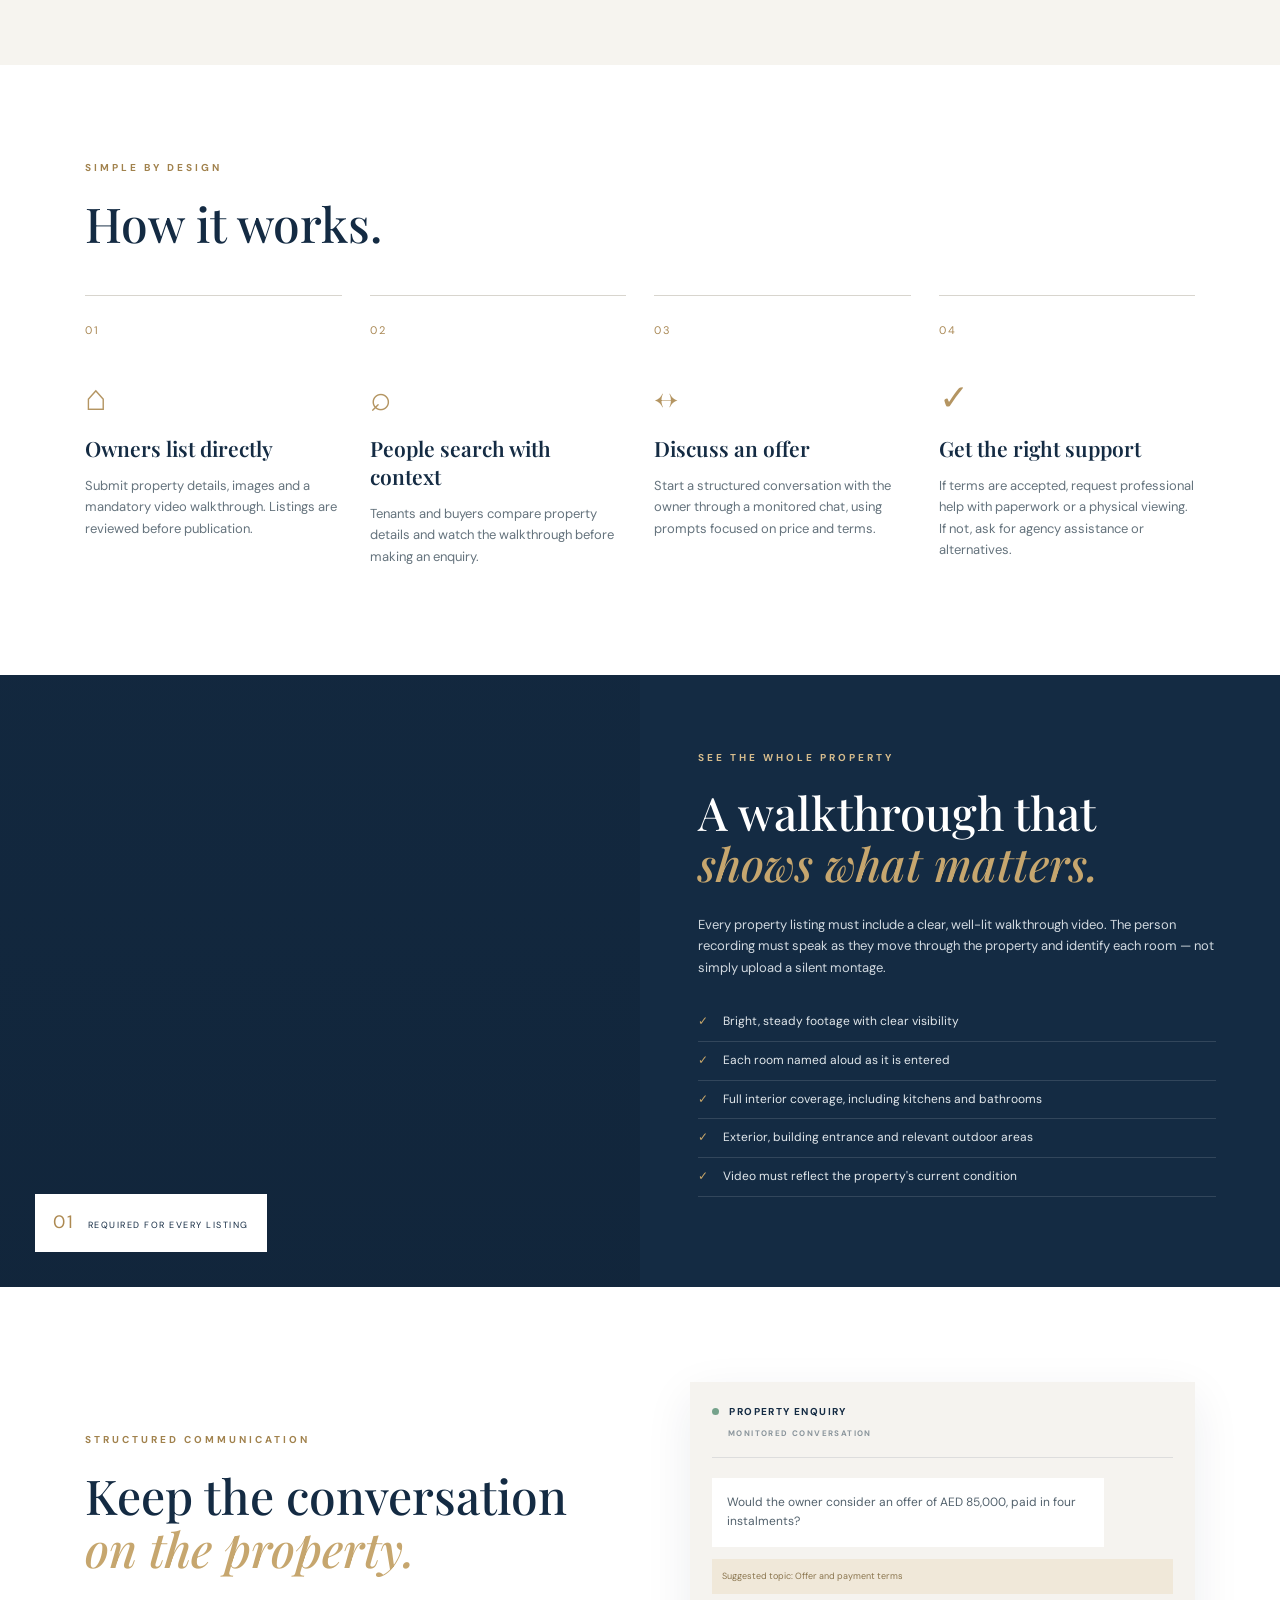
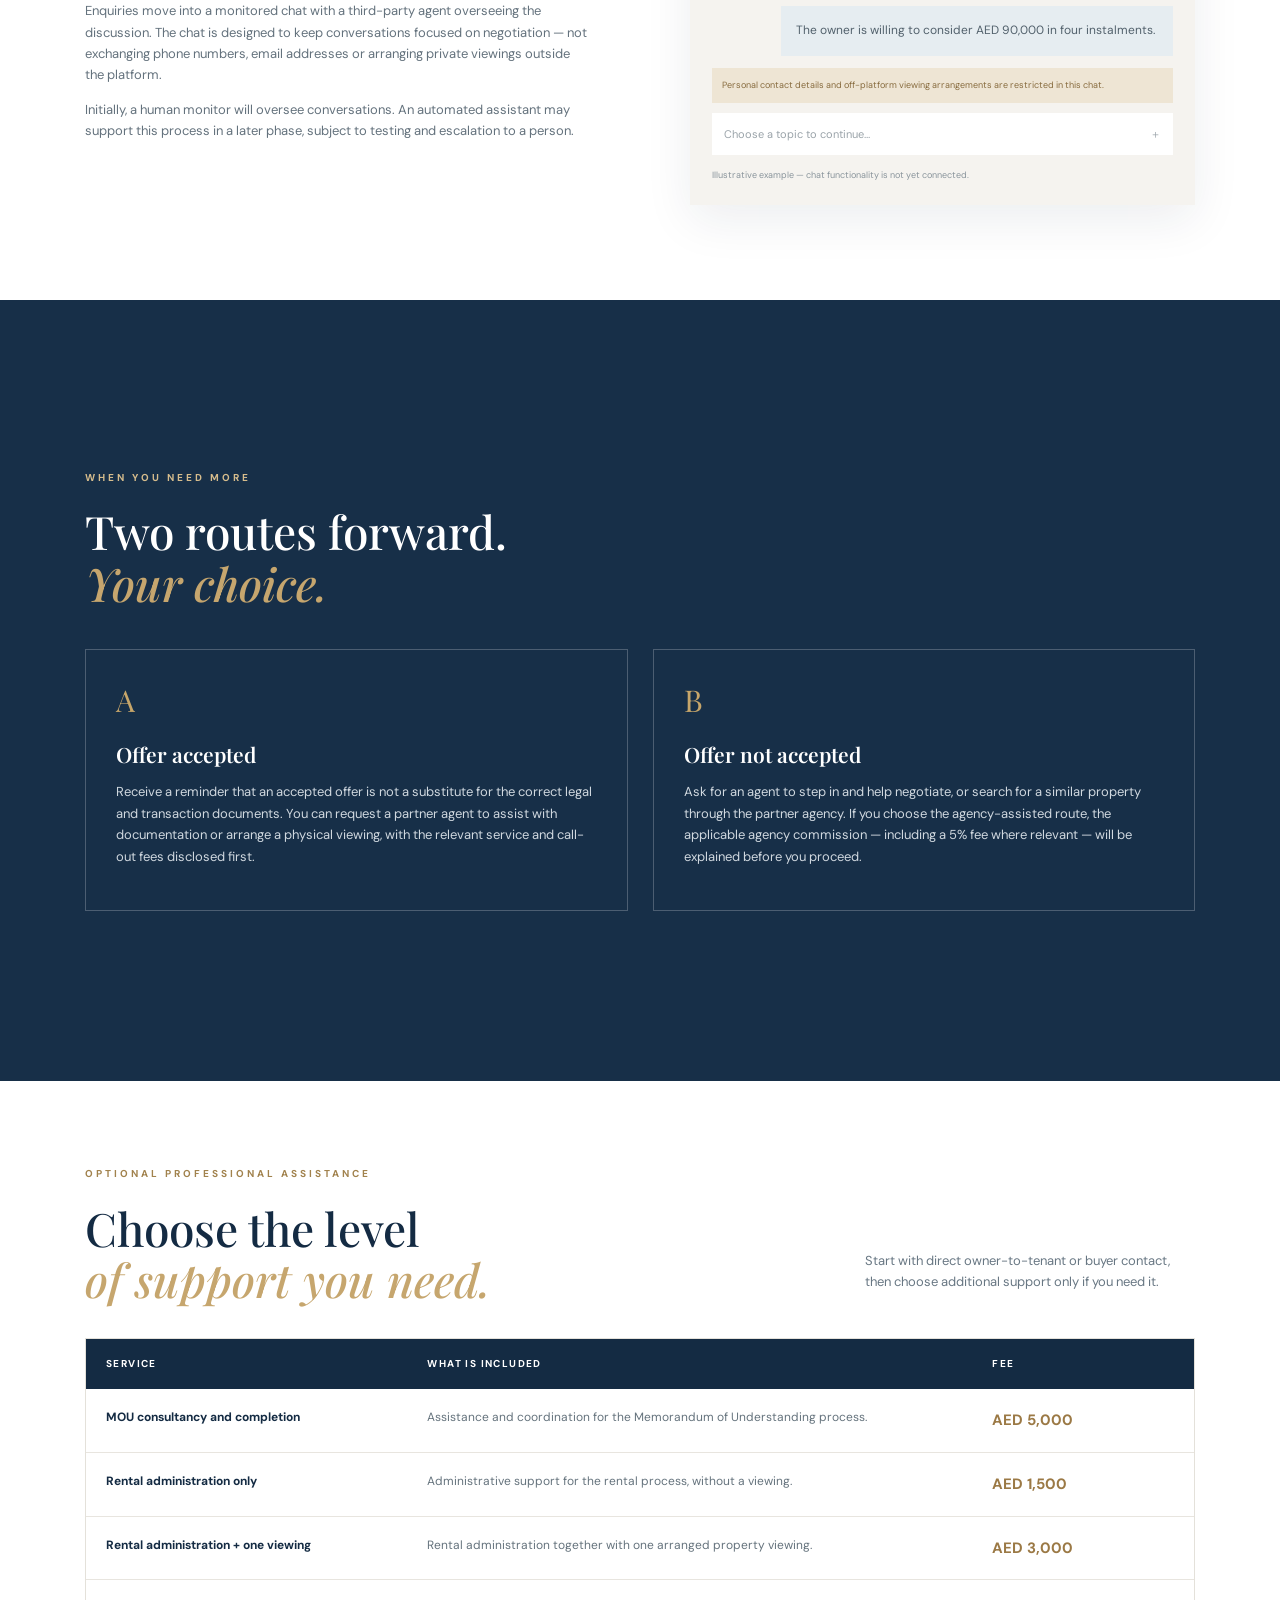
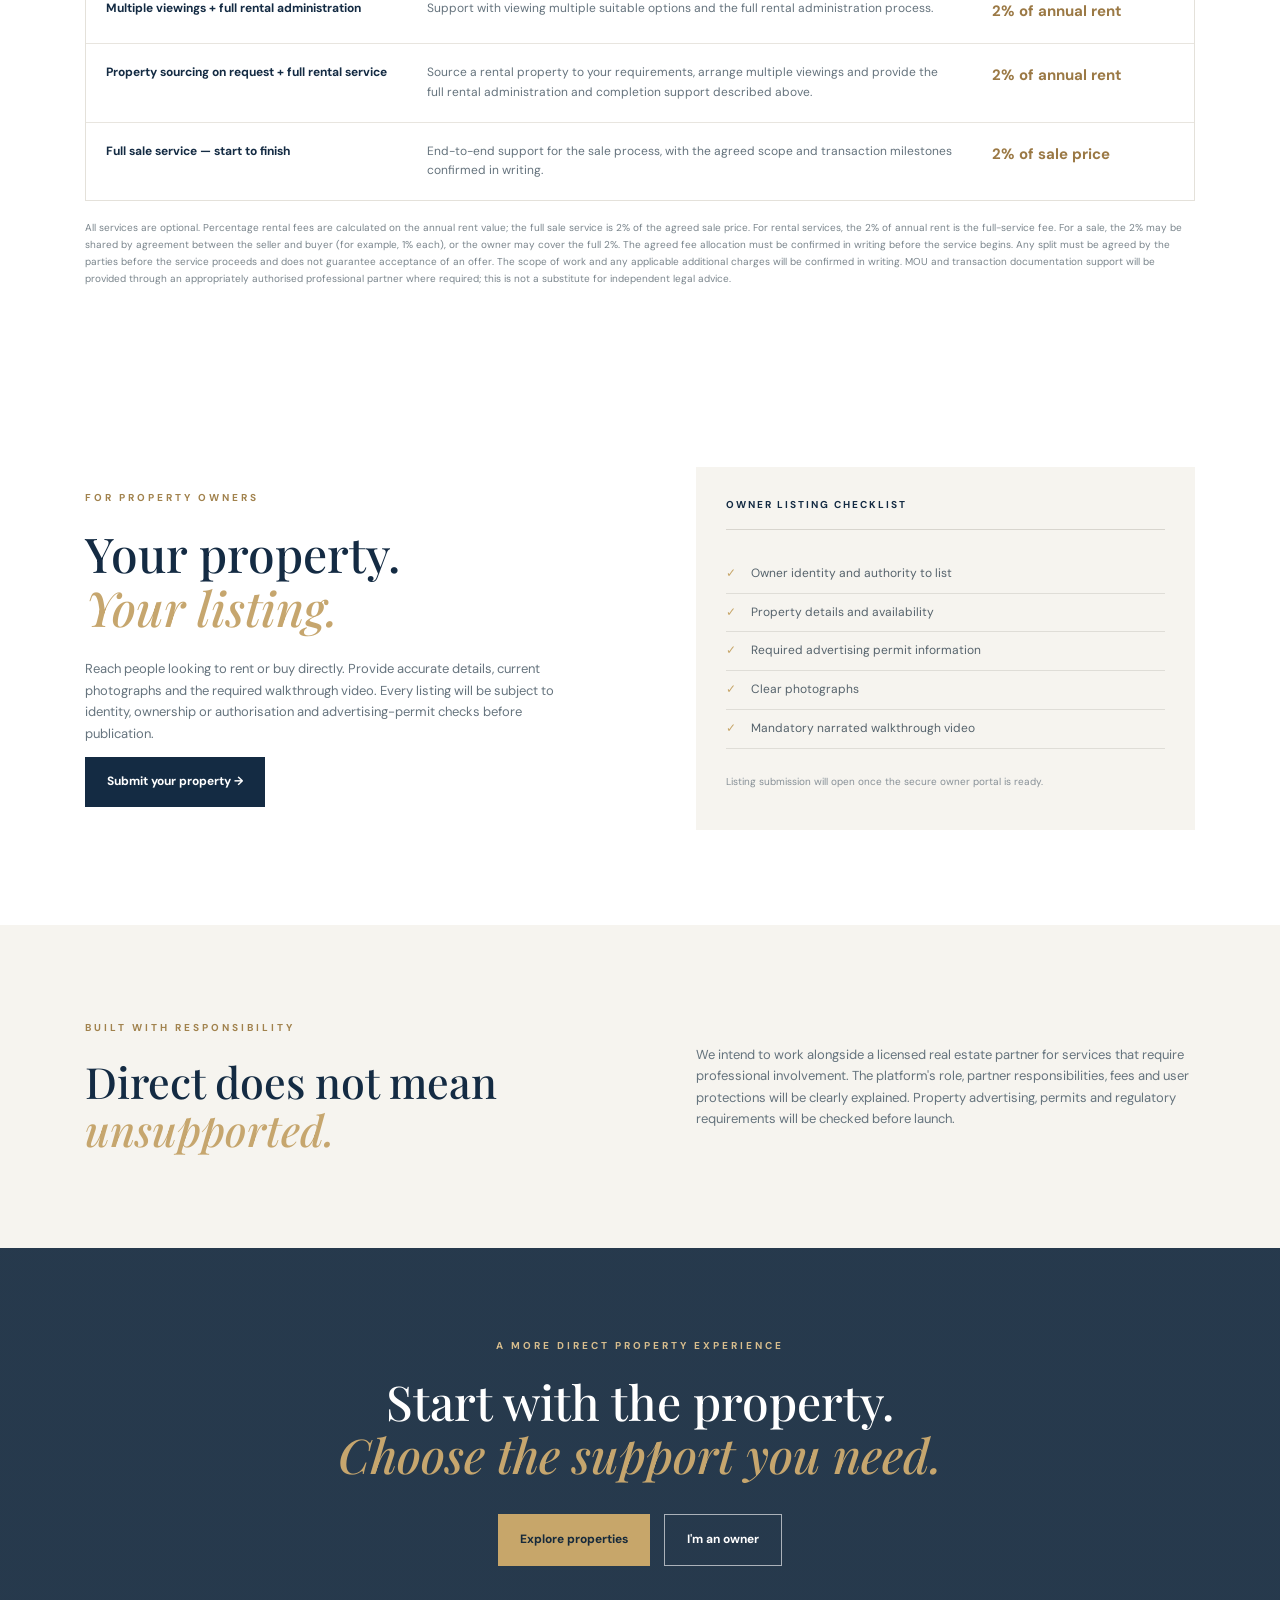
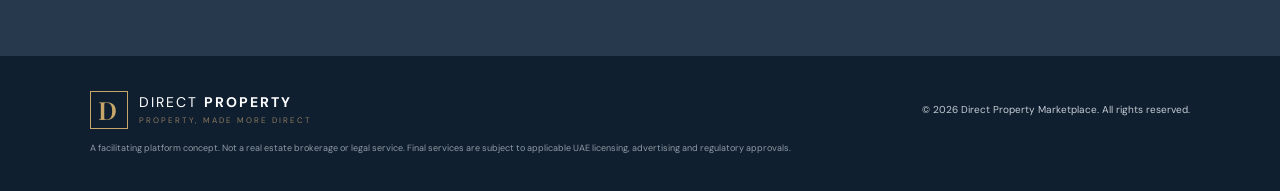
==== commit 7526c91e: "Link owner registration page from marketplace" ====
--- a/index.html
+++ b/index.html
@@ -1,6 +1,6 @@
 <!doctype html>
 <html lang="en"><head><meta charset="utf-8"><meta name="viewport" content="width=device-width, initial-scale=1"><meta name="description" content="A direct property marketplace for owners, tenants, sellers and buyers."><title>Direct Property | A more direct way to move</title><link rel="preconnect" href="https://fonts.googleapis.com"><link href="https://fonts.googleapis.com/css2?family=DM+Sans:wght@400;500;600;700&family=Playfair+Display:wght@500;600;700&display=swap" rel="stylesheet"><link rel="stylesheet" href="styles.css"></head>
-<body><header class="site-header"><a class="brand" href="#home"><span class="brand-mark">D</span><span>DIRECT <b>PROPERTY</b><small>PROPERTY, MADE MORE DIRECT</small></span></a><button class="menu-toggle" aria-label="Open menu" aria-expanded="false">☰</button><nav class="main-nav"><a href="#how-it-works">How it works</a><a href="#video-standard">Video standard</a><a href="#support">Professional support</a><a href="#list-property">List a property</a></nav><a class="header-cta" href="#search">Explore properties</a></header>
+<body><header class="site-header"><a class="brand" href="#home"><span class="brand-mark">D</span><span>DIRECT <b>PROPERTY</b><small>PROPERTY, MADE MORE DIRECT</small></span></a><button class="menu-toggle" aria-label="Open menu" aria-expanded="false">☰</button><nav class="main-nav"><a href="#how-it-works">How it works</a><a href="#video-standard">Video standard</a><a href="#support">Professional support</a><a href="list-property.html">List a property</a></nav><a class="header-cta" href="#search">Explore properties</a></header>
 <main><section class="hero" id="home"><div class="hero-content"><p class="eyebrow light">A NEW WAY TO RENT & BUY</p><h1>Property moves.<br><em>On your terms.</em></h1><p class="hero-copy">Connect directly with property owners, explore honest video walkthroughs and negotiate through a structured, monitored platform.</p><div class="hero-actions"><a class="button button-gold" href="#search">Find a property</a><a class="button button-outline" href="#list-property">List your property</a></div><p class="hero-note">Direct connections. Clear information. Professional help when you need it.</p></div><div class="hero-side-note">ABU DHABI · UAE</div></section>
 <section class="intro section-wrap"><div><p class="eyebrow">A FACILITATING PLATFORM</p><h2>Less chasing.<br><em>More clarity.</em></h2></div><div class="intro-text"><p>Traditional property searches can mean repeated calls, uncertain information and agency fees before you have even found the right home. Our platform is designed to make the first steps more direct.</p><p>Owners can present their properties to prospective tenants and buyers. Property seekers can review the details, submit offers and discuss terms in a monitored chat — with a partner real estate agency available when professional assistance is required.</p><p class="small-note">We facilitate connections and structured communication. We are not presenting the platform as a substitute for licensed real estate, conveyancing or legal services.</p></div></section>
 <section class="search-section" id="search"><div class="section-wrap"><div class="section-heading"><div><p class="eyebrow">START YOUR SEARCH</p><h2>Find your next place.</h2></div><p>Explore homes and properties listed by their owners.</p></div><form class="search-panel" id="search-form"><label>I'm looking to<select id="purpose"><option value="all">Rent or buy</option><option value="rent">Rent</option><option value="sale">Buy</option></select></label><label>Property type<select id="property-type"><option value="all">Any property type</option><option>Apartment</option><option>Villa</option><option>Townhouse</option><option>Duplex</option><option>Penthouse</option><option>Land</option><option>Commercial</option></select></label><label>Location<input id="location" placeholder="e.g. Yas Island, Abu Dhabi"></label><button class="button button-dark" type="submit">Search properties →</button></form><div class="search-result" id="search-result" aria-live="polite">Property search will be available when live listings are connected.</div></div></section>
@@ -9,7 +9,7 @@
 <section class="chat-section section-wrap"><div class="chat-copy"><p class="eyebrow">STRUCTURED COMMUNICATION</p><h2>Keep the conversation<br><em>on the property.</em></h2><p>Enquiries move into a monitored chat with a third-party agent overseeing the discussion. The chat is designed to keep conversations focused on negotiation — not exchanging phone numbers, email addresses or arranging private viewings outside the platform.</p><p>Initially, a human monitor will oversee conversations. An automated assistant may support this process in a later phase, subject to testing and escalation to a person.</p></div><div class="chat-demo"><div class="chat-top"><span class="online-dot"></span> PROPERTY ENQUIRY <small>MONITORED CONVERSATION</small></div><div class="chat-bubble">Would the owner consider an offer of AED 85,000, paid in four instalments?</div><div class="chat-system">Suggested topic: Offer and payment terms</div><div class="chat-bubble owner">The owner is willing to consider AED 90,000 in four instalments.</div><div class="chat-system warning">Personal contact details and off-platform viewing arrangements are restricted in this chat.</div><div class="chat-input">Choose a topic to continue… <span>＋</span></div><p class="demo-caption">Illustrative example — chat functionality is not yet connected.</p></div></section>
 <section class="outcome-section" id="support"><div class="section-wrap"><p class="eyebrow light">WHEN YOU NEED MORE</p><h2>Two routes forward.<br><em>Your choice.</em></h2><div class="outcome-grid"><article><div class="outcome-number">A</div><h3>Offer accepted</h3><p>Receive a reminder that an accepted offer is not a substitute for the correct legal and transaction documents. You can request a partner agent to assist with documentation or arrange a physical viewing, with the relevant service and call-out fees disclosed first.</p></article><article><div class="outcome-number">B</div><h3>Offer not accepted</h3><p>Ask for an agent to step in and help negotiate, or search for a similar property through the partner agency. If you choose the agency-assisted route, the applicable agency commission — including a 5% fee where relevant — will be explained before you proceed.</p></article></div></div></section>
 <section class="fees-section section-wrap" id="service-fees"><div class="fees-heading"><div><p class="eyebrow">OPTIONAL PROFESSIONAL ASSISTANCE</p><h2>Choose the level<br><em>of support you need.</em></h2></div><p>Start with direct owner-to-tenant or buyer contact, then choose additional support only if you need it.</p></div><div class="fees-table-wrap"><table class="fees-table"><thead><tr><th>Service</th><th>What is included</th><th>Fee</th></tr></thead><tbody><tr><td><strong>MOU consultancy and completion</strong></td><td>Assistance and coordination for the Memorandum of Understanding process.</td><td class="fee-amount">AED 5,000</td></tr><tr><td><strong>Rental administration only</strong></td><td>Administrative support for the rental process, without a viewing.</td><td class="fee-amount">AED 1,500</td></tr><tr><td><strong>Rental administration + one viewing</strong></td><td>Rental administration together with one arranged property viewing.</td><td class="fee-amount">AED 3,000</td></tr><tr><td><strong>Multiple viewings + full rental administration</strong></td><td>Support with viewing multiple suitable options and the full rental administration process.</td><td class="fee-amount">2% of annual rent</td></tr><tr><td><strong>Property sourcing on request + full rental service</strong></td><td>Source a rental property to your requirements, arrange multiple viewings and provide the full rental administration and completion support described above.</td><td class="fee-amount">2% of annual rent</td></tr><tr><td><strong>Full sale service — start to finish</strong></td><td>End-to-end support for the sale process, with the agreed scope and transaction milestones confirmed in writing.</td><td class="fee-amount">2% of sale price</td></tr></tbody></table></div><p class="fees-note">All services are optional. Percentage rental fees are calculated on the annual rent value; the full sale service is 2% of the agreed sale price. For rental services, the 2% of annual rent is the full-service fee. For a sale, the 2% may be shared by agreement between the seller and buyer (for example, 1% each), or the owner may cover the full 2%. The agreed fee allocation must be confirmed in writing before the service begins. Any split must be agreed by the parties before the service proceeds and does not guarantee acceptance of an offer. The scope of work and any applicable additional charges will be confirmed in writing. MOU and transaction documentation support will be provided through an appropriately authorised professional partner where required; this is not a substitute for independent legal advice.</p></section>
-<section class="list-section section-wrap" id="list-property"><div><p class="eyebrow">FOR PROPERTY OWNERS</p><h2>Your property.<br><em>Your listing.</em></h2><p>Reach people looking to rent or buy directly. Provide accurate details, current photographs and the required walkthrough video. Every listing will be subject to identity, ownership or authorisation and advertising-permit checks before publication.</p><a class="button button-dark" href="#list-property">Owner registration opening soon →</a></div><div class="owner-panel"><div class="owner-panel-top">OWNER LISTING CHECKLIST</div><ul class="check-list dark-check"><li>Owner identity and authority to list</li><li>Property details and availability</li><li>Required advertising permit information</li><li>Clear photographs</li><li>Mandatory narrated walkthrough video</li></ul><p>Listing submission will open once the secure owner portal is ready.</p></div></section>
+<section class="list-section section-wrap" id="list-property"><div><p class="eyebrow">FOR PROPERTY OWNERS</p><h2>Your property.<br><em>Your listing.</em></h2><p>Reach people looking to rent or buy directly. Provide accurate details, current photographs and the required walkthrough video. Every listing will be subject to identity, ownership or authorisation and advertising-permit checks before publication.</p><a class="button button-dark" href="list-property.html">Submit your property →</a></div><div class="owner-panel"><div class="owner-panel-top">OWNER LISTING CHECKLIST</div><ul class="check-list dark-check"><li>Owner identity and authority to list</li><li>Property details and availability</li><li>Required advertising permit information</li><li>Clear photographs</li><li>Mandatory narrated walkthrough video</li></ul><p>Listing submission will open once the secure owner portal is ready.</p></div></section>
 <section class="trust-section"><div class="section-wrap trust-inner"><div><p class="eyebrow">BUILT WITH RESPONSIBILITY</p><h2>Direct does not mean<br><em>unsupported.</em></h2></div><p>We intend to work alongside a licensed real estate partner for services that require professional involvement. The platform's role, partner responsibilities, fees and user protections will be clearly explained. Property advertising, permits and regulatory requirements will be checked before launch.</p></div></section>
 <section class="final-cta"><p class="eyebrow light">A MORE DIRECT PROPERTY EXPERIENCE</p><h2>Start with the property.<br><em>Choose the support you need.</em></h2><div class="hero-actions"><a class="button button-gold" href="#search">Explore properties</a><a class="button button-outline" href="#list-property">I'm an owner</a></div></section></main>
 <footer><a class="brand footer-brand" href="#home"><span class="brand-mark">D</span><span>DIRECT <b>PROPERTY</b><small>PROPERTY, MADE MORE DIRECT</small></span></a><p>© <span id="year"></span> Direct Property Marketplace. All rights reserved.</p><p class="footer-disclaimer">A facilitating platform concept. Not a real estate brokerage or legal service. Final services are subject to applicable UAE licensing, advertising and regulatory approvals.</p></footer><script src="script.js"></script></body></html>
